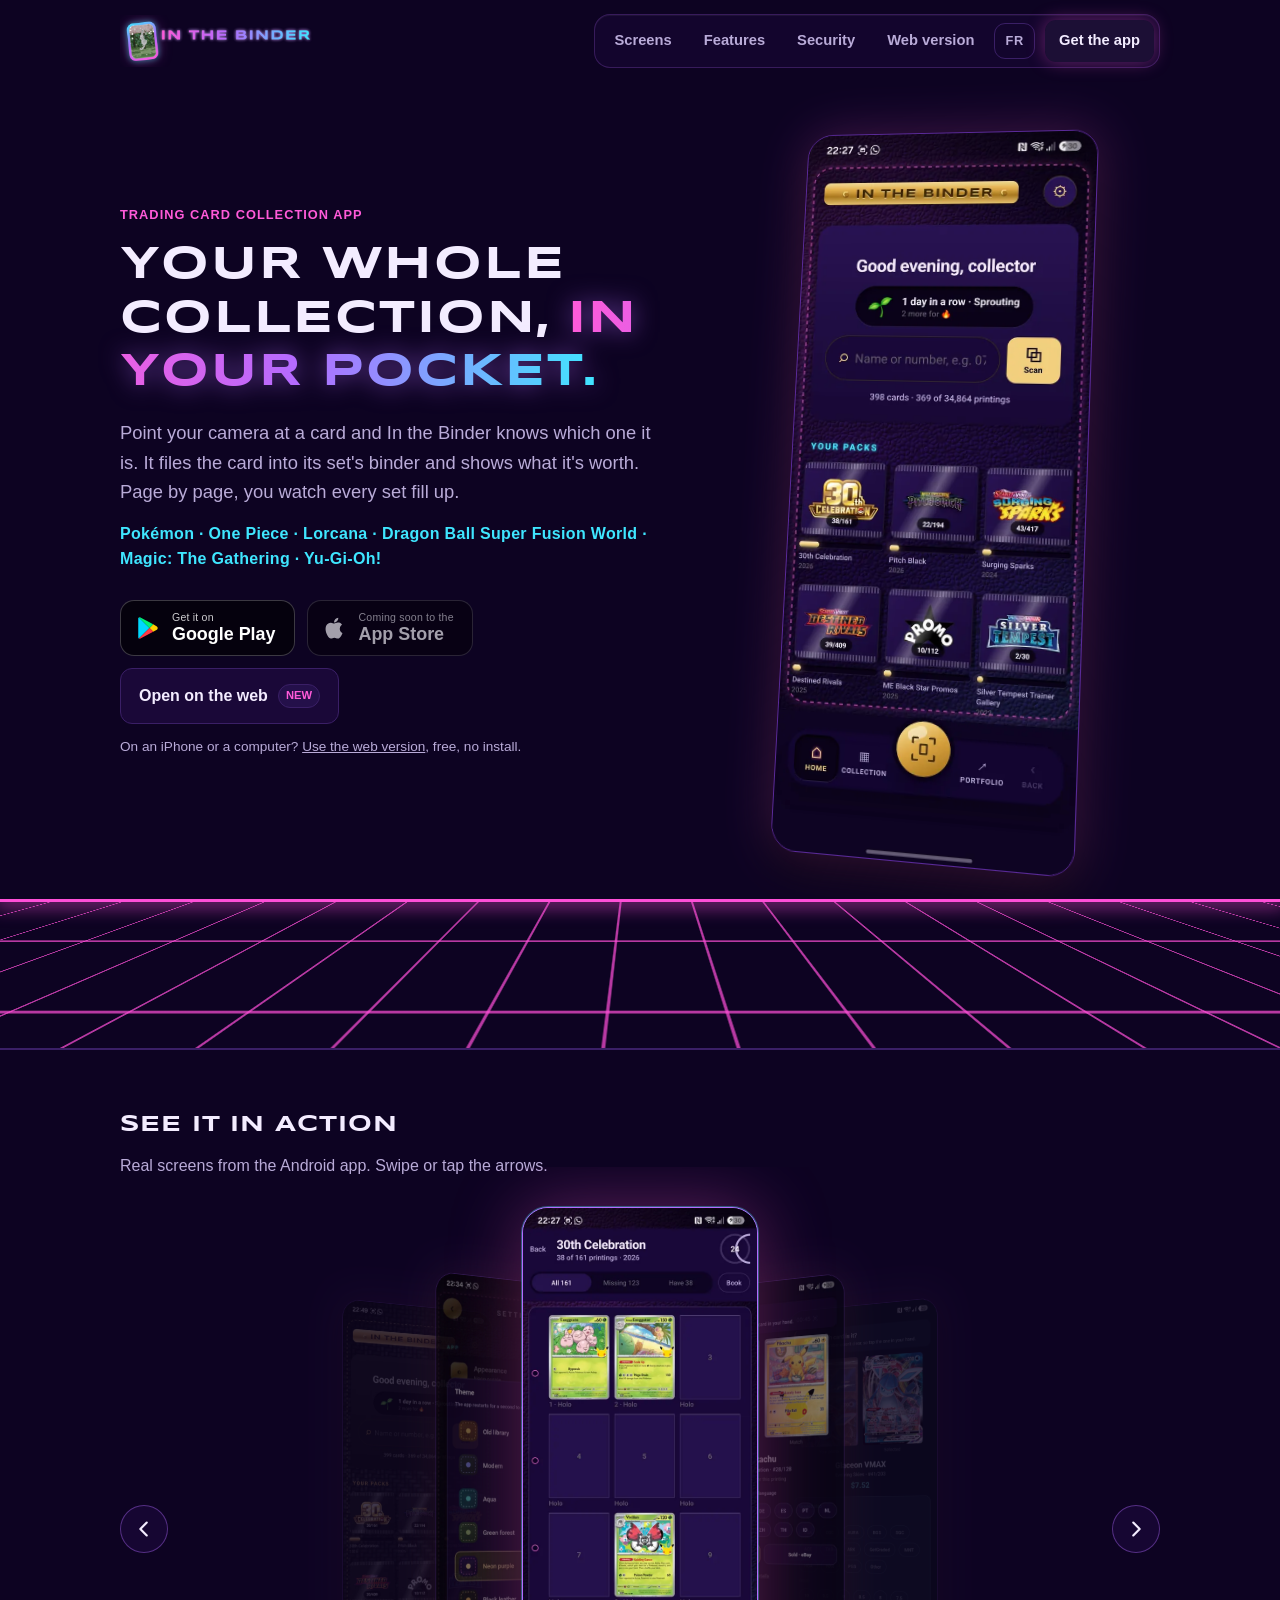
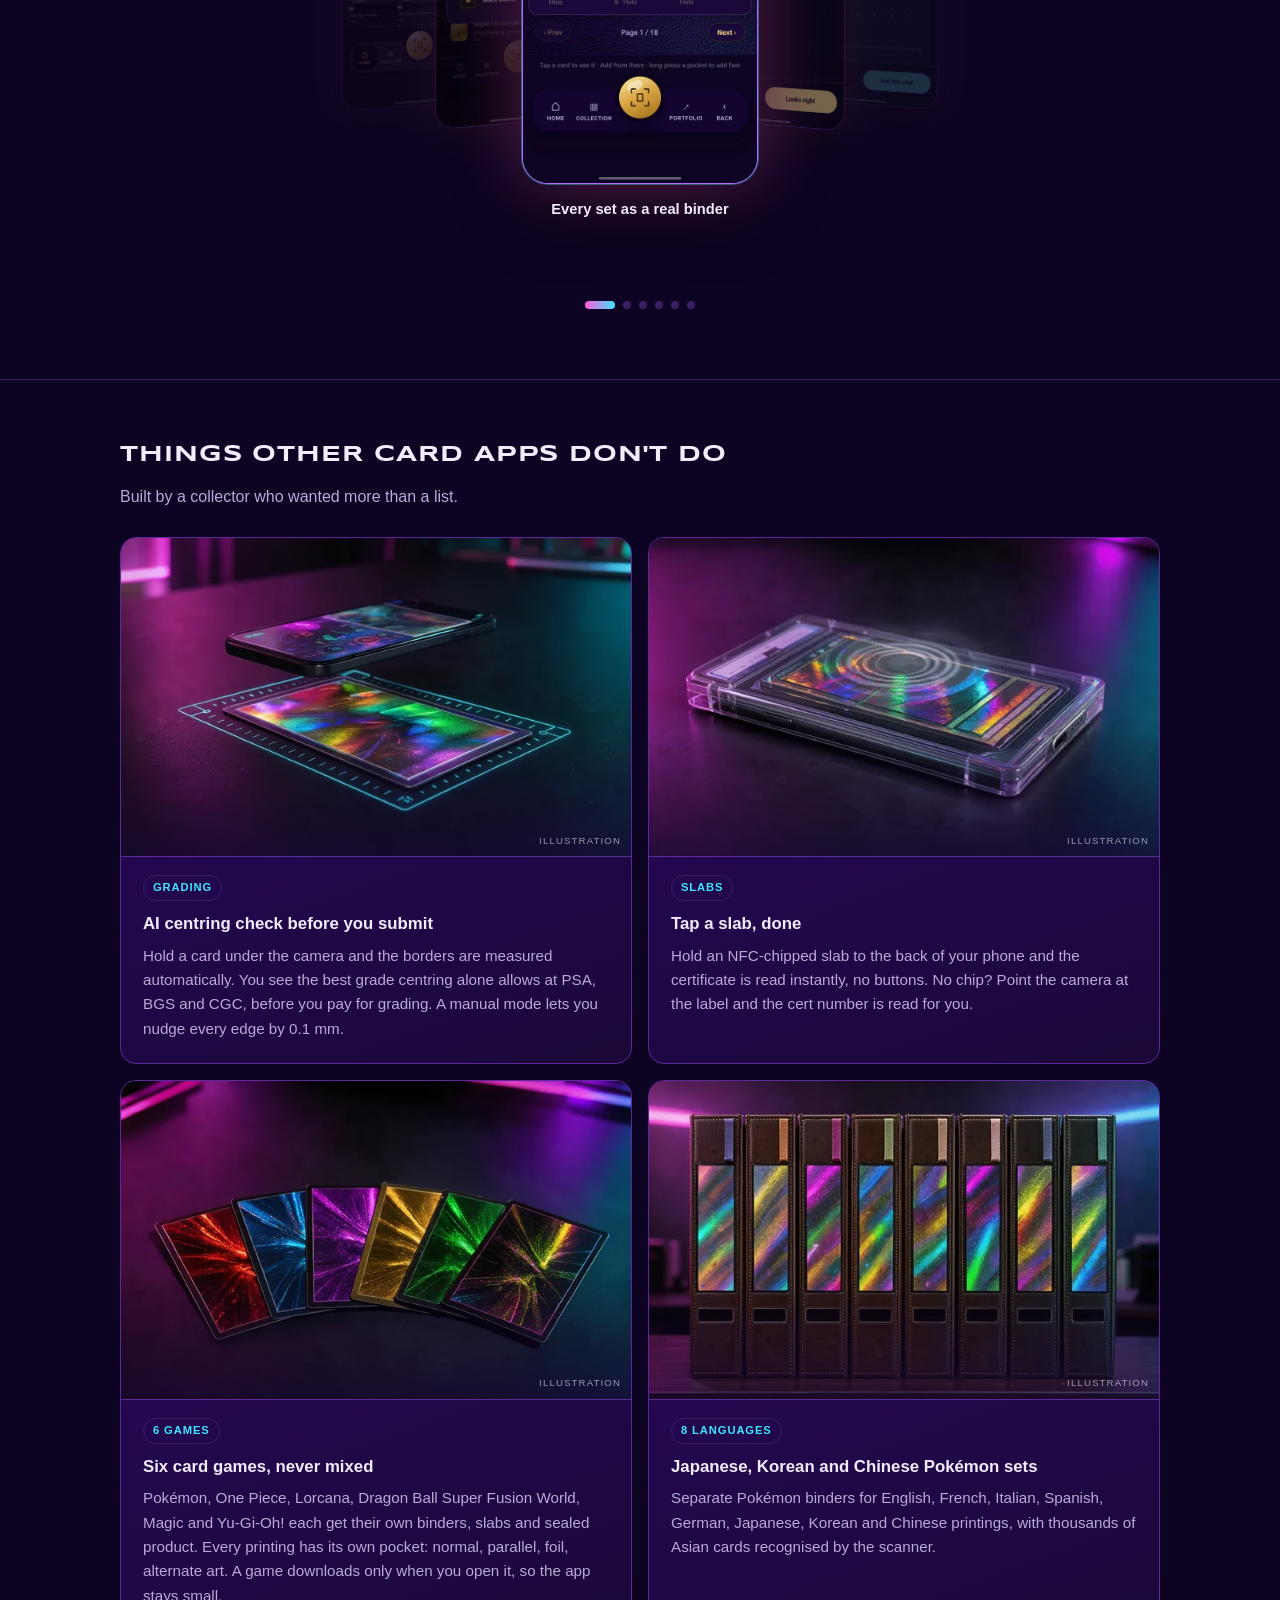
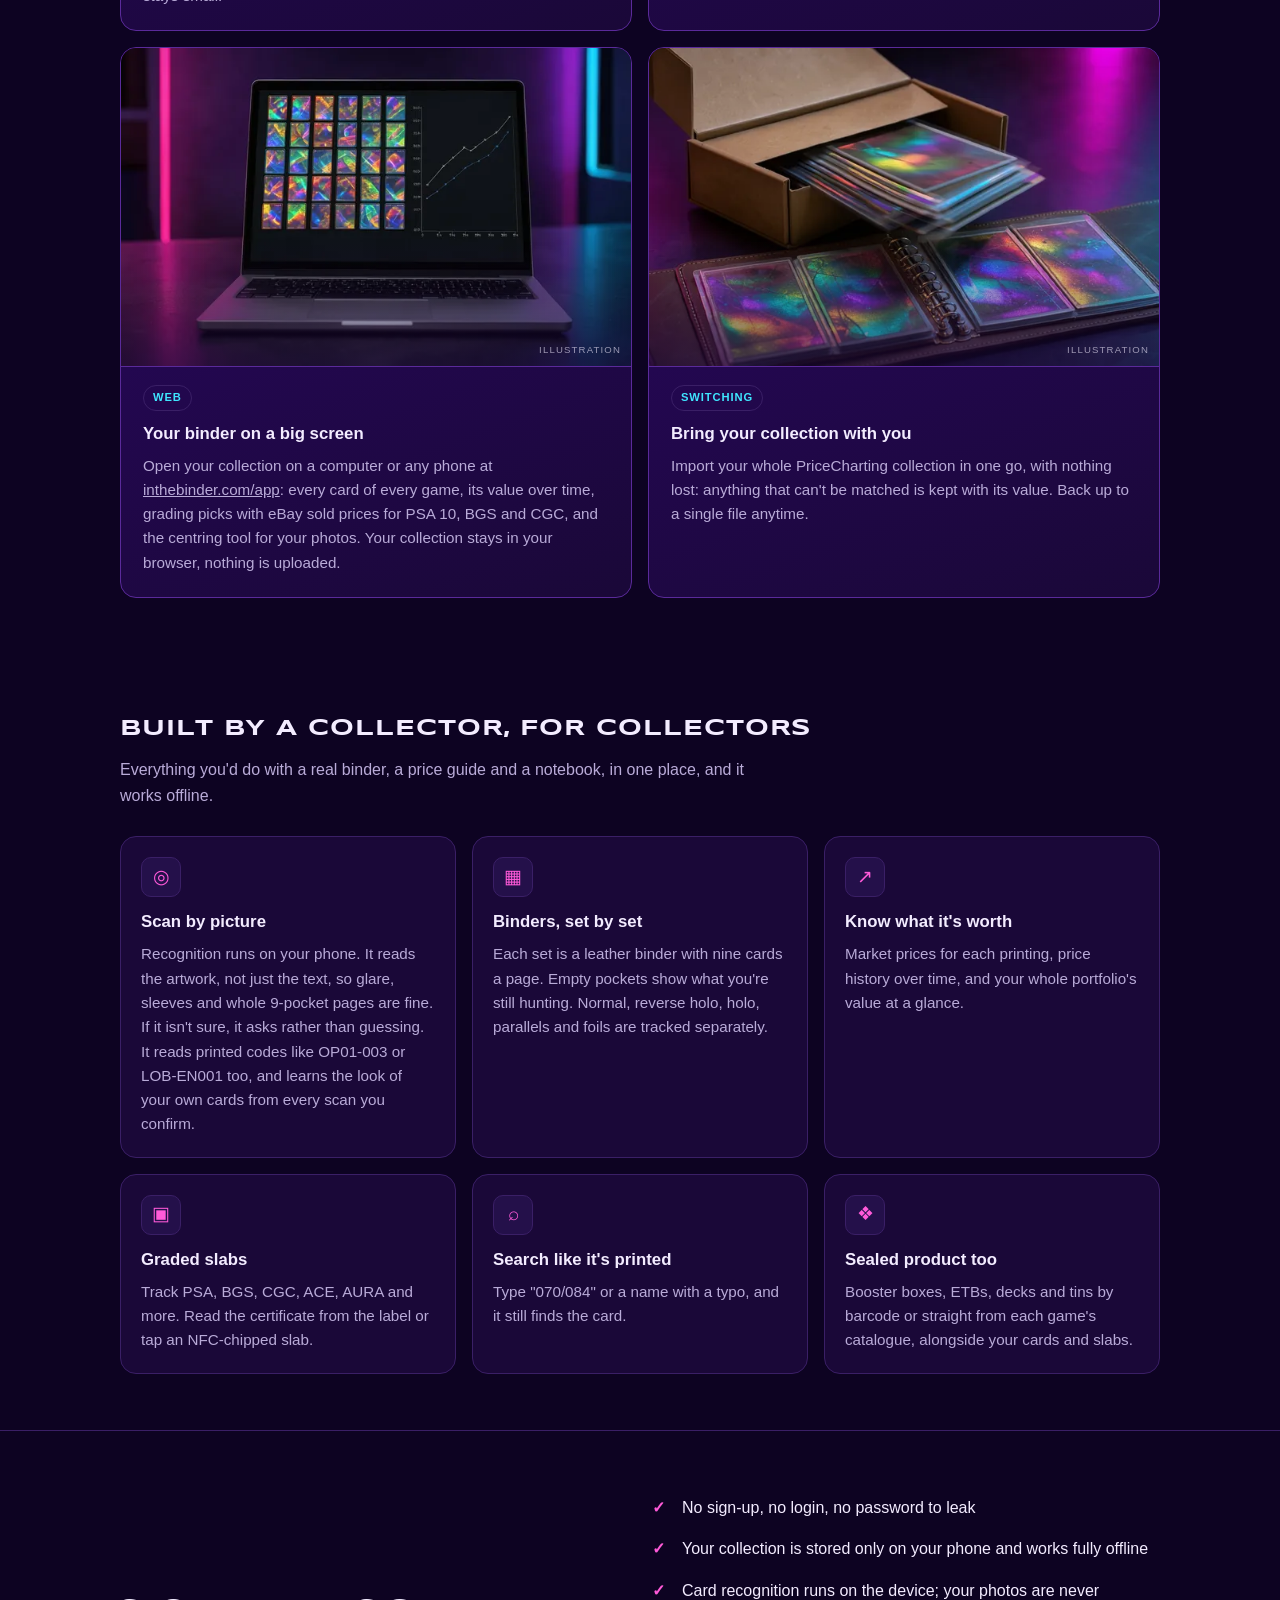
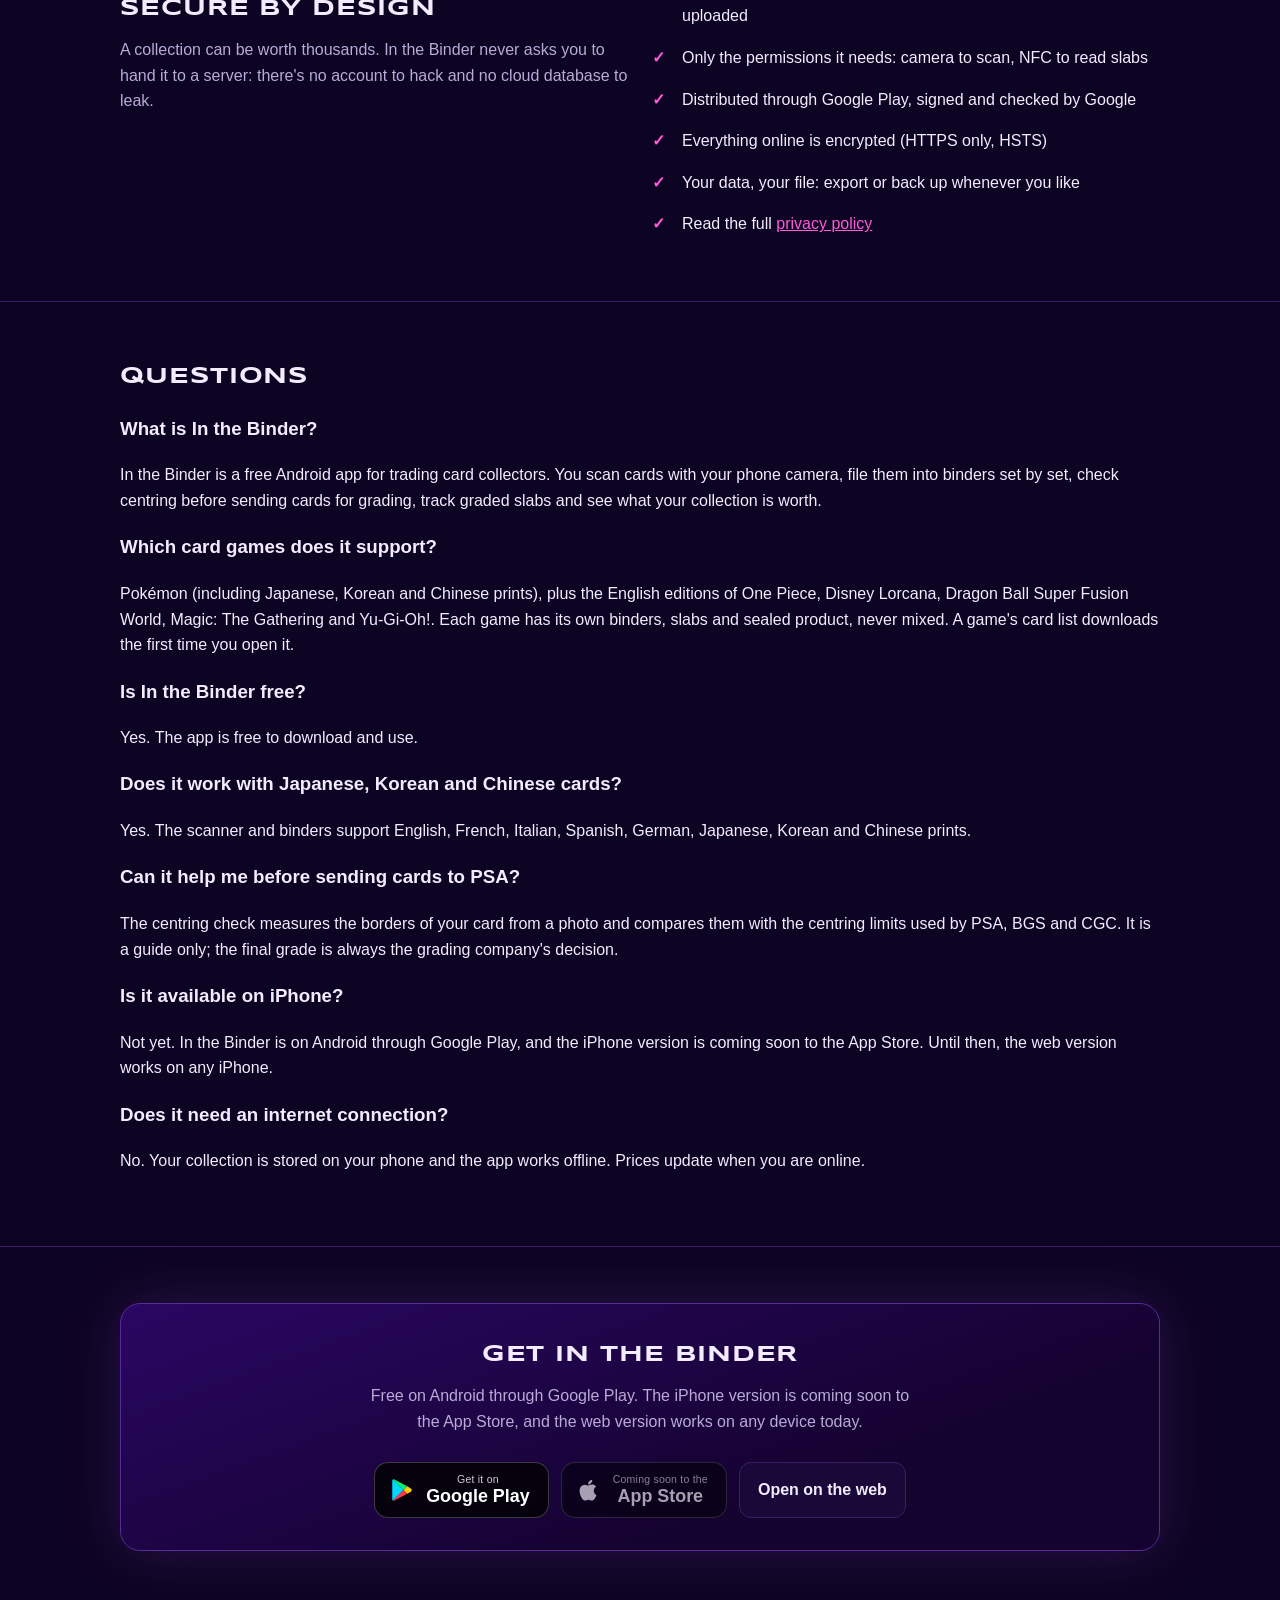
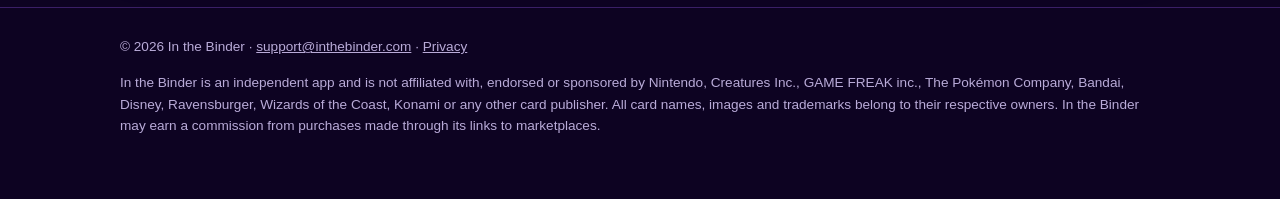
==== index.html @ f721a2a9 "Pictures for each 'things other apps don't do' feature; crisp new tab icon Co-Authored-By: Claude Op" ====
<!doctype html>
<html lang="en">
<head>
<meta charset="utf-8">
<meta name='impact-site-verification' value='985993dc-538a-496c-a4ff-d3935fa00ed9'>
<meta name="viewport" content="width=device-width, initial-scale=1">
<title>In the Binder app: card scanner and collection tracker for Pokémon, One Piece, Lorcana and more</title>
<link rel="alternate" hreflang="en" href="https://inthebinder.com/">
<link rel="alternate" hreflang="fr" href="https://inthebinder.com/fr/">
<link rel="alternate" hreflang="x-default" href="https://inthebinder.com/">
<meta name="description" content="In the Binder is a free trading card collection app for Android: Pokémon, One Piece, Disney Lorcana, Dragon Ball Super Fusion World, Magic: The Gathering and Yu-Gi-Oh!. Scan cards with your camera, including Japanese, Korean and Chinese Pokémon prints, file them into binders by set, check centring for PSA grading, track slabs and see what your collection is worth. Works offline.">
<meta property="og:title" content="In the Binder: your card collection, in your pocket">
<meta property="og:description" content="Scan cards, fill your binders set by set, and see what your collection is worth. Free on Android, App Store coming soon.">
<meta property="og:type" content="website">
<meta property="og:site_name" content="In the Binder">
<meta property="og:locale" content="en_GB">
<meta property="og:url" content="https://inthebinder.com/">
<meta property="og:image" content="https://inthebinder.com/og-image.png">
<meta property="og:image:width" content="1200">
<meta property="og:image:height" content="630">
<meta name="twitter:card" content="summary_large_image">
<meta name="theme-color" content="#14022f">
<link rel="canonical" href="https://inthebinder.com/">
<link rel="apple-touch-icon" href="/apple-touch-icon.png">
<script type="application/ld+json">
{"@context":"https://schema.org","@graph":[{"@type":"Organization","@id":"https://inthebinder.com/#org","name":"In the Binder","url":"https://inthebinder.com/","logo":"https://inthebinder.com/press/icon-512.png","email":"support@inthebinder.com"},{"@type":"WebSite","@id":"https://inthebinder.com/#site","name":"In the Binder","alternateName":["In the Binder app","InTheBinder"],"url":"https://inthebinder.com/","publisher":{"@id":"https://inthebinder.com/#org"},"inLanguage":"en-GB"},{"@type":"FAQPage","mainEntity":[{"@type":"Question","name":"What is In the Binder?","acceptedAnswer":{"@type":"Answer","text":"In the Binder is a free Android app for trading card collectors. You scan cards with your phone camera, file them into binders set by set, check centring before sending cards for grading, track graded slabs and see what your collection is worth."}},{"@type":"Question","name":"Which card games does it support?","acceptedAnswer":{"@type":"Answer","text":"Pokémon (including Japanese, Korean and Chinese prints), plus the English editions of One Piece, Disney Lorcana, Dragon Ball Super Fusion World, Magic: The Gathering and Yu-Gi-Oh!. Each game has its own binders, slabs and sealed product, never mixed. A game's card list downloads the first time you open it."}},{"@type":"Question","name":"Is In the Binder free?","acceptedAnswer":{"@type":"Answer","text":"Yes. The app is free to download and use."}},{"@type":"Question","name":"Does it work with Japanese, Korean and Chinese cards?","acceptedAnswer":{"@type":"Answer","text":"Yes. The scanner and binders support English, French, Italian, Spanish, German, Japanese, Korean and Chinese prints."}},{"@type":"Question","name":"Can it help me before sending cards to PSA?","acceptedAnswer":{"@type":"Answer","text":"The centring check measures the borders of your card from a photo and compares them with the centring limits used by PSA, BGS and CGC. It is a guide only; the final grade is always the grading company's decision."}},{"@type":"Question","name":"Is it available on iPhone?","acceptedAnswer":{"@type":"Answer","text":"Not yet. In the Binder is on Android through Google Play, and the iPhone version is coming soon to the App Store. Until then, the web version works on any iPhone."}},{"@type":"Question","name":"Does it need an internet connection?","acceptedAnswer":{"@type":"Answer","text":"No. Your collection is stored on your phone and the app works offline. Prices update when you are online."}}]},{"@type":"SoftwareApplication","publisher":{"@id":"https://inthebinder.com/#org"},"name":"In the Binder","operatingSystem":"Android","applicationCategory":"UtilitiesApplication","description":"Scan trading cards with your camera (Pokémon, One Piece, Disney Lorcana, Dragon Ball Super Fusion World, Magic: The Gathering and Yu-Gi-Oh!), file them into binders by set, track graded slabs and see what your collection is worth. Works offline.","featureList":["Camera card scanner","Pokémon, One Piece, Disney Lorcana, Dragon Ball Super Fusion World, Magic: The Gathering and Yu-Gi-Oh!","English, French, Italian, Spanish, German, Japanese, Korean and Chinese cards","Binders by set with missing-card tracking","Centring check for PSA, BGS and CGC grading","Graded slab and NFC tag reading","Collection value and price tracking","PriceCharting import and CSV backup"],"keywords":"pokemon card scanner, one piece card scanner, lorcana collection tracker, mtg collection app, yugioh card scanner, TCG collection tracker, PSA grading centering, card binder app, Japanese pokemon cards","inLanguage":"en-GB","offers":{"@type":"Offer","price":"0","priceCurrency":"GBP"},"url":"https://inthebinder.com/","author":{"@id":"https://inthebinder.com/#org"}}]}
</script>
<link rel="icon" type="image/svg+xml" href="/favicon.svg">
<link rel="icon" type="image/png" href="/favicon.png">
<style>
  :root {
    --bg:#0d0322; --panel:#1a0838; --panel2:#24104a; --line:#3a1f66;
    --text:#f3ecff; --dim:#b9abd8; --gold:#ff5ad9; --gold2:#3fe6ff;
    --leather:#3a2417; --leather2:#24160e;
  }
  @font-face{font-family:"Syncopate";font-weight:700;font-display:swap;src:url(/fonts/Syncopate-Bold.woff2) format("woff2")}
  @font-face{font-family:"Syncopate";font-weight:400;font-display:swap;src:url(/fonts/Syncopate-Regular.woff2) format("woff2")}
  h1, h2 { font-family:"Syncopate", "Segoe UI", sans-serif; font-weight:700; text-transform:uppercase; letter-spacing:.04em; }
  * { box-sizing:border-box; }
  html, body { margin:0; background:var(--bg); color:var(--text);
    font:16px/1.6 -apple-system, "Segoe UI", Roboto, Helvetica, Arial, sans-serif; }
  a { color:var(--gold); }
  .wrap { max-width:1080px; margin:0 auto; padding:0 20px; }
  .games { color:var(--gold2); font-weight:700; letter-spacing:.02em; margin:-4px 0 18px; }

  header { display:flex; align-items:center; justify-content:space-between; padding:20px 0; }
  .brand { display:flex; align-items:center; gap:10px; font-weight:800; font-size:1.25rem; letter-spacing:-0.02em; text-decoration:none; color:var(--text); }
  .mark { width:34px; height:34px; border-radius:9px; background:var(--panel); border:1px solid var(--line); display:grid; place-items:center; }

  .hero { display:grid; grid-template-columns:1.1fr .9fr; gap:40px; align-items:center; padding:40px 0 64px; }
  .eyebrow { color:var(--gold); font-weight:700; letter-spacing:.08em; text-transform:uppercase; font-size:.8rem; }
  h1 { font-size:clamp(1.7rem, 4.2vw, 2.9rem); line-height:1.15; margin:.3em 0 .4em; }
  h1 .holo { filter:drop-shadow(0 0 12px rgba(180,107,255,.55)); background:linear-gradient(90deg,#ff5ad9,#b46bff 45%,#3fe6ff); -webkit-background-clip:text; background-clip:text; color:transparent; }
  .lead { color:var(--dim); font-size:1.15rem; max-width:34em; }
  .cta { display:flex; flex-wrap:wrap; gap:12px; margin-top:28px; }
  .btn { display:inline-flex; align-items:center; gap:10px; padding:12px 18px; border-radius:12px; font-weight:700; text-decoration:none; border:1px solid var(--line); background:var(--panel); color:var(--text); }
  .btn.primary { background:linear-gradient(90deg,#ff5ad9,#b46bff 45%,#3fe6ff); color:#10031f; border-color:transparent; box-shadow:0 0 24px rgba(255,90,217,.35); }
  .btn small { display:block; font-weight:500; font-size:.72rem; opacity:.75; line-height:1.1; }
  .btn .soon { font-size:.7rem; font-weight:800; padding:2px 7px; border-radius:99px; background:var(--panel2); color:var(--gold); border:1px solid var(--line); }
  .note { color:var(--dim); font-size:.85rem; margin-top:12px; }

  /* Phone mock: a binder page of abstract holo cards (no real card art) */
  .phone { justify-self:center; width:min(300px, 80vw); aspect-ratio:9/18.5; border-radius:38px; padding:12px; background:#1a1a1c; border:1px solid #333; box-shadow:0 30px 80px rgba(0,0,0,.6), inset 0 0 0 2px #0f0f10; }
  .screen { height:100%; border-radius:28px; overflow:hidden; background:var(--bg); display:flex; flex-direction:column; }
  .bar { padding:14px 14px 8px; display:flex; justify-content:space-between; align-items:center; font-size:.8rem; }
  .bar b { font-size:.95rem; }
  .book { margin:6px 10px; flex:1; display:flex; border-radius:12px; padding:7px 9px 7px 4px; background:linear-gradient(135deg,#3a2417,#24160e); border:1px solid #4a3020; box-shadow:inset 0 0 0 1px rgba(217,164,65,.35), 0 8px 20px rgba(0,0,0,.5); border-right:5px solid #c99a36; }
  .pager { display:flex; justify-content:space-between; padding:6px 22px 2px; color:var(--dim); font-size:.68rem; }
  .pager span:first-child, .pager span:last-child { color:var(--gold); font-weight:700; }
  .page { flex:1; border-radius:14px; background:var(--panel); border:1px solid var(--line); display:grid; grid-template-columns:repeat(3, minmax(0, 1fr)); align-content:center; gap:7px; padding:10px 10px 10px 18px; position:relative; }
  .card { min-width:0; }
  .page::before { content:""; position:absolute; left:6px; top:18%; bottom:18%; width:5px; background:radial-gradient(circle, var(--gold) 2.5px, transparent 3px) 0 0/5px 33%; opacity:.7; }
  .card { aspect-ratio:63/88; border-radius:5px; background:var(--panel2); border:1px solid var(--line); }
  .card.own { background:linear-gradient(135deg, #3b2a55, #1f4b6b 45%, #6b5a1f 80%); position:relative; overflow:hidden; border-color:#4a4a50; }
  .card.own::after { content:""; position:absolute; inset:0; background:linear-gradient(115deg, transparent 30%, rgba(255,255,255,.35) 45%, transparent 60%); animation:shine 3.5s ease-in-out infinite; }
  .card.own:nth-child(3n)::after { animation-delay:1.2s; }
  .card.own:nth-child(4n)::after { animation-delay:2.1s; }
  @keyframes shine { 0%,100% { transform:translateX(-120%); } 50% { transform:translateX(120%); } }
  @media (prefers-reduced-motion: reduce) { .card.own::after { animation:none; } }
  .navbar { display:flex; justify-content:space-around; padding:10px 0 14px; color:var(--dim); font-size:.7rem; }
  .navbar .scan { width:38px; height:38px; margin-top:-16px; border-radius:50%; background:linear-gradient(90deg,#ff5ad9,#b46bff 45%,#3fe6ff); color:#111; display:grid; place-items:center; font-weight:900; font-size:1.2rem; }

  section { padding:56px 0; border-top:1px solid var(--line); }
  #features { border-top:0; }
  h2 { font-size:clamp(1.1rem, 2.2vw, 1.45rem); margin:0 0 10px; }
  .sub { color:var(--dim); max-width:40em; margin:0 0 28px; }
  .grid { display:grid; grid-template-columns:repeat(3, 1fr); gap:16px; }
  .feat { background:var(--panel); border:1px solid var(--line); border-radius:16px; padding:20px; }
  .feat .ico { width:40px; height:40px; border-radius:10px; display:grid; place-items:center; background:var(--panel2); border:1px solid var(--line); color:var(--gold); font-size:1.2rem; margin-bottom:12px; }
  .feat h3 { margin:0 0 6px; font-size:1.05rem; }
  .feat p { margin:0; color:var(--dim); font-size:.95rem; }

  .privacy { display:grid; grid-template-columns:1fr 1fr; gap:24px; align-items:center; }
  .check { list-style:none; padding:0; margin:0; }
  .check li { padding:8px 0 8px 30px; position:relative; }
  .check li::before { content:"✓"; position:absolute; left:0; color:var(--gold); font-weight:900; }

  .beta { background:linear-gradient(160deg,#2a0763,#14022f 70%); border:1px solid #5a2a9a; box-shadow:0 0 60px rgba(180,107,255,.18); border-radius:20px; padding:32px; text-align:center; }
  .beta p { color:var(--dim); max-width:34em; margin:8px auto 20px; }

  .floor { height:150px; margin-top:-20px; position:relative; overflow:hidden; border-bottom:1px solid var(--line); }
  .floor::before { content:""; position:absolute; left:0; right:0; top:0; height:3px; background:#ff4fd8; box-shadow:0 0 18px 5px rgba(255,79,216,.55); }
  .floor::after { content:""; position:absolute; left:-50%; right:-50%; top:0; height:400px; transform-origin:50% 0; transform:perspective(300px) rotateX(62deg);
    background-image:linear-gradient(rgba(255,79,216,.7) 2px,transparent 2px),linear-gradient(90deg,rgba(255,79,216,.7) 2px,transparent 2px); background-size:70px 70px; }
  footer { border-top:1px solid var(--line); padding:28px 0 48px; color:var(--dim); font-size:.85rem; }
  footer .row { display:flex; flex-wrap:wrap; gap:18px; justify-content:space-between; }
  footer a { color:var(--dim); }

  .shot { width:100%; height:auto; max-width:300px; aspect-ratio:540/1320; border-radius:26px; border:1px solid #5a2a9a; box-shadow:0 0 50px rgba(255,90,217,.22),0 20px 40px rgba(0,0,0,.6); display:block; object-fit:cover; background:var(--panel); }
  .hero .shot { margin:0 auto; transform:rotate(2deg); }
  .gallery { display:flex; gap:18px; overflow-x:auto; scroll-snap-type:x mandatory; padding:6px 2px 18px; }
  .gallery figure { margin:0; flex:0 0 220px; scroll-snap-align:start; }
  .gallery figcaption { color:var(--dim); font-size:.85rem; margin-top:10px; text-align:center; }
  .excl { display:grid; grid-template-columns:repeat(2,minmax(0,1fr)); gap:16px; }
  .excl .feat { border-color:#5a2a9a; background:linear-gradient(160deg,#2a0763,#1a0838); }
  .tag { display:inline-block; font-size:.7rem; font-weight:800; letter-spacing:.08em; padding:3px 9px; border-radius:99px; border:1px solid var(--line); color:var(--gold2); margin-bottom:10px; }
  @media (max-width: 820px) {
    .excl { grid-template-columns:1fr; }
    .hero { grid-template-columns:1fr; padding-top:16px; }
    .grid { grid-template-columns:1fr; }
    .privacy { grid-template-columns:1fr; }
  }

  /* ---------- Top menu: a glass pill with a holo underline that follows the section you're on ---------- */
  header { position:sticky; top:0; z-index:40; margin:0 -20px; padding:14px 20px; transition:background .3s, backdrop-filter .3s; }
  header.scrolled { background:rgba(13,3,34,.72); backdrop-filter:blur(14px) saturate(1.3); -webkit-backdrop-filter:blur(14px) saturate(1.3); }
  .brand img { height:52px; width:auto; }
  .topnav { display:flex; align-items:center; gap:4px; padding:5px; border-radius:16px; background:rgba(26,8,56,.55); border:1px solid rgba(180,107,255,.22); box-shadow:inset 0 1px 0 rgba(255,255,255,.05); }
  .topnav a { position:relative; color:var(--dim); text-decoration:none; font-size:.92rem; font-weight:600; padding:9px 14px; border-radius:11px; transition:color .2s, background .2s; }
  .topnav a::after { content:""; position:absolute; left:14px; right:14px; bottom:4px; height:2px; border-radius:2px; background:linear-gradient(90deg,#ff5ad9,#b46bff,#3fe6ff); transform:scaleX(0); transform-origin:left; transition:transform .35s cubic-bezier(.22,1,.36,1); }
  .topnav a:hover, .topnav a.on { color:var(--text); background:rgba(255,255,255,.04); }
  .topnav a:hover::after, .topnav a.on::after { transform:scaleX(1); }
  .topnav .lang-switch { font-size:.8rem; letter-spacing:.06em; color:var(--dim); border:1px solid var(--line); padding:7px 10px; margin:0 2px; }
  .topnav .lang-switch::after { display:none; }
  .topnav .nav-get { color:#10031f; background:linear-gradient(90deg,#ff5ad9,#b46bff 45%,#3fe6ff); background-size:200% 100%; animation:holoShift 6s linear infinite; margin-left:4px; box-shadow:0 0 18px rgba(255,90,217,.35); }
  .topnav .nav-get::after { display:none; }
  .topnav .nav-get:hover { color:#10031f; background:linear-gradient(90deg,#ff5ad9,#b46bff 45%,#3fe6ff); background-size:200% 100%; filter:brightness(1.1); }
  @keyframes holoShift { to { background-position:200% 0; } }

  /* ---------- Store buttons ---------- */
  .store { display:inline-flex; align-items:center; gap:11px; min-height:56px; padding:9px 18px 9px 14px; border-radius:14px; text-decoration:none; color:#fff; background:#05010d; border:1px solid rgba(255,255,255,.22); font-weight:700; font-size:1.12rem; line-height:1.05; transition:transform .2s, box-shadow .2s, border-color .2s; }
  .store small { display:block; font-size:.66rem; font-weight:500; letter-spacing:.02em; opacity:.8; margin-bottom:2px; }
  .store svg { width:26px; height:26px; flex:none; }
  a.store:hover { transform:translateY(-2px); border-color:rgba(63,230,255,.7); box-shadow:0 10px 28px rgba(63,230,255,.18); }
  .store-soon { opacity:.62; cursor:default; position:relative; }
  .store-soon .ico-ap { color:#fff; }
  .cta.center { justify-content:center; }
  .cta .btn { min-height:56px; }

  /* ---------- Hero phone: floats, tilts with the pointer, holo light sweeps the glass ---------- */
  .hero-phone { position:relative; justify-self:center; width:min(300px,78vw); perspective:900px; animation:float 6s ease-in-out infinite; }
  .hero-phone .shot { transform:rotateY(var(--ry,-8deg)) rotateX(var(--rx,4deg)) rotate(2deg); transition:transform .5s cubic-bezier(.22,1,.36,1); max-width:none; }
  .hero-phone .sheen { position:absolute; inset:0; border-radius:26px; overflow:hidden; pointer-events:none; transform:rotateY(var(--ry,-8deg)) rotateX(var(--rx,4deg)) rotate(2deg); transition:transform .5s cubic-bezier(.22,1,.36,1); }
  .hero-phone .sheen::before { content:""; position:absolute; top:-20%; bottom:-20%; width:45%; left:-60%; background:linear-gradient(100deg,transparent,rgba(255,255,255,.16) 40%,rgba(63,230,255,.18) 50%,rgba(255,90,217,.12) 60%,transparent); animation:sweep 5.5s ease-in-out infinite 1.2s; }
  @keyframes float { 0%,100% { transform:translateY(0); } 50% { transform:translateY(-12px); } }
  @keyframes sweep { 0% { left:-60%; } 45%,100% { left:130%; } }

  /* ---------- Screens: a 3D card-flow that turns by itself ---------- */
  html, body { overflow-x:clip; }
  .flow { --fw:clamp(190px, 22vw, 236px); position:relative; overflow:hidden; overflow:clip; overflow-clip-margin:40px; height:calc(var(--fw) * 2.444 + 140px); margin-top:8px; touch-action:pan-y; user-select:none; -webkit-user-select:none; }
  .flow-stage { position:absolute; inset:0 0 70px; perspective:1400px; }
  .flow-item { position:absolute; left:50%; top:0; width:var(--fw); margin:0 0 0 calc(var(--fw) / -2); transition:transform .8s cubic-bezier(.22,1,.36,1), opacity .6s, filter .6s; will-change:transform; cursor:pointer; }
  .flow-item .shot { max-width:none; transition:box-shadow .6s, border-color .6s; }
  .flow-item figcaption { color:var(--text); font-weight:700; font-size:.92rem; margin-top:14px; text-align:center; opacity:0; transform:translateY(6px); transition:opacity .5s .15s, transform .5s .15s; }
  .flow-item.is-on { cursor:default; }
  .flow-item.is-on .shot { border-color:#b46bff; box-shadow:0 0 0 1px rgba(63,230,255,.35), 0 0 70px rgba(255,90,217,.35), 0 30px 60px rgba(0,0,0,.7); }
  .flow-item.is-on figcaption { opacity:1; transform:none; }
  .flow-arrow { position:absolute; top:calc(50% - 60px); z-index:30; width:48px; height:48px; border-radius:50%; display:grid; place-items:center; cursor:pointer; color:var(--text); background:rgba(26,8,56,.75); border:1px solid rgba(180,107,255,.4); backdrop-filter:blur(8px); transition:transform .2s, border-color .2s; }
  .flow-arrow:hover { transform:scale(1.08); border-color:#3fe6ff; }
  .flow-arrow svg { width:22px; height:22px; fill:none; stroke:currentColor; stroke-width:2.4; stroke-linecap:round; stroke-linejoin:round; }
  .flow-arrow.prev { left:0; } .flow-arrow.next { right:0; }
  .flow-dots { position:absolute; left:0; right:0; bottom:14px; display:flex; justify-content:center; gap:8px; }
  .flow-dots i { width:8px; height:8px; border-radius:99px; background:var(--line); transition:width .4s, background .4s; }
  .flow-dots i.on { width:30px; background:linear-gradient(90deg,#ff5ad9,#3fe6ff); }
  .flow-dots i.on::after { content:none; }

  /* ---------- Neon floor now glides towards you ---------- */
  .floor::after { animation:floorRun 3.2s linear infinite; }
  @keyframes floorRun { to { background-position:0 70px, 0 0; } }

  /* ---------- Phone dock (mobile menu), shaped like the app's own tab bar ---------- */
  .dock { display:none; }
  @media (max-width: 820px) {
    header { padding:10px 16px; margin:0 -20px; }
    .brand img { height:44px; }
    .topnav { background:none; border:0; box-shadow:none; padding:0; }
    .topnav a:not(.lang-switch) { display:none; }
    .hero { gap:28px; }
    .hero-phone { width:min(270px,72vw); }
    .cta { gap:10px; }
    .cta > * { flex:1 1 100%; justify-content:center; }
    .store { justify-content:center; }
    .flow-arrow { display:none; }
    .flow { --fw:min(56vw, 236px); }
    .dock { display:flex; position:fixed; z-index:50; left:12px; right:12px; bottom:max(12px, env(safe-area-inset-bottom)); align-items:flex-end; justify-content:space-around; padding:8px 6px 7px; border-radius:22px; background:rgba(20,6,44,.82); border:1px solid rgba(180,107,255,.3); backdrop-filter:blur(16px) saturate(1.4); -webkit-backdrop-filter:blur(16px) saturate(1.4); box-shadow:0 14px 40px rgba(0,0,0,.55); transform:translateY(140%); transition:transform .45s cubic-bezier(.22,1,.36,1); }
    .dock.show { transform:none; }
    .dock a { flex:1; display:flex; flex-direction:column; align-items:center; gap:3px; color:var(--dim); text-decoration:none; font-size:.66rem; font-weight:600; padding:4px 0; border-radius:12px; }
    .dock a svg { width:22px; height:22px; fill:none; stroke:currentColor; stroke-width:1.8; stroke-linecap:round; stroke-linejoin:round; }
    .dock a.on { color:var(--text); }
    .dock a.on svg { stroke:#3fe6ff; filter:drop-shadow(0 0 6px rgba(63,230,255,.6)); }
    .dock .dock-get { flex:0 0 58px; height:58px; margin-top:-26px; border-radius:50%; justify-content:center; color:#10031f; background:linear-gradient(135deg,#ff5ad9,#b46bff 50%,#3fe6ff); box-shadow:0 0 0 5px rgba(13,3,34,.9), 0 8px 26px rgba(255,90,217,.5); }
    .dock .dock-get svg { width:26px; height:26px; stroke-width:2.2; }
    footer { padding-bottom:120px; }
  }
  @media (prefers-reduced-motion: reduce) {
    .hero-phone, .hero-phone .sheen::before, .floor::after, .topnav .nav-get { animation:none; }
    .flow-item, .dock { transition:none; }
  }

  /* feature pictures in "Things other card apps don't do" */
  .excl .feat.has-pic { padding:0 0 22px; overflow:hidden; }
  .excl .feat.has-pic > :not(.feat-pic) { margin-left:22px; margin-right:22px; }
  .feat-pic { position:relative; margin:0 0 16px; aspect-ratio:16/10; overflow:hidden; border-bottom:1px solid #5a2a9a; background:#120430; }
  .feat-pic img { display:block; width:100%; height:100%; object-fit:cover; transition:transform .9s cubic-bezier(.22,1,.36,1); }
  .feat.has-pic:hover .feat-pic img { transform:scale(1.05); }
  .feat-pic::after { content:""; position:absolute; inset:0; background:linear-gradient(to bottom, transparent 60%, rgba(26,8,56,.65)); pointer-events:none; }
  .pic-tag { position:absolute; z-index:1; right:10px; bottom:8px; font-size:.6rem; letter-spacing:.12em; text-transform:uppercase; color:rgba(243,236,255,.6); }
</style>
<script>(function(){try{var K='h7k_lang',p=location.pathname,onFr=/^\/fr(\/|$)/.test(p),s=null;try{s=localStorage.getItem(K)}catch(e){}document.addEventListener('click',function(e){var a=e.target.closest&&e.target.closest('[data-lang]');if(a){try{localStorage.setItem(K,a.getAttribute('data-lang'))}catch(e){}}});if(onFr||s)return;var L=(navigator.languages||[navigator.language||'']).join(',').toLowerCase();if(/(^|,)fr(-[a-z]+)?(,|$)/.test(L)){location.replace((p==='/'?'/fr/':'/fr'+p)+location.search+location.hash)}}catch(e){}})();</script>
</head>
<body>
<div class="wrap">
  <header>
    <a class="brand" href="/"><img src="/logo.png" alt="In the Binder" height="64" style="display:block"></a>
    <nav class="topnav" aria-label="Main">
      <a href="#screens">Screens</a>
      <a href="#features">Features</a>
      <a href="#security">Security</a>
      <a href="/app/">Web version</a><a href="/fr/" class="lang-switch" data-lang="fr" aria-label="Version française">FR</a>
      <a class="nav-get" href="#get">Get the app</a>
    </nav>
  </header>

  <div class="hero">
    <div>
      <div class="eyebrow">Trading card collection app</div>
      <h1>Your whole collection, <span class="holo">in your pocket.</span></h1>
      <p class="lead">Point your camera at a card and In the Binder knows which one it is. It files the card into its set's binder and shows what it's worth. Page by page, you watch every set fill up.</p>
      <p class="games">Pokémon · One Piece · Lorcana · Dragon Ball Super Fusion World · Magic: The Gathering · Yu-Gi-Oh!</p>
      <div class="cta">
        <a class="store" href="https://play.google.com/store/apps/details?id=com.inthebinder.app" rel="noopener"><svg class="ico-gp" viewBox="0 0 24 24" aria-hidden="true"><path fill="#00d7fe" d="M3.6 2.2 13.4 12l-9.8 9.8c-.4-.2-.6-.6-.6-1.1V3.3c0-.5.2-.9.6-1.1z"/><path fill="#ffce00" d="m16.8 8.6 3.4 1.9c1 .6 1 2.4 0 3l-3.4 1.9L13.4 12z"/><path fill="#ff3a44" d="M16.8 15.4 13.4 12l-9.8 9.8c.4.2.9.2 1.4-.1z"/><path fill="#00f076" d="M5 2.3c-.5-.3-1-.3-1.4-.1L13.4 12l3.4-3.4z"/></svg><span><small>Get it on</small>Google Play</span></a>
        <span class="store store-soon" aria-disabled="true"><svg class="ico-ap" viewBox="0 0 24 24" aria-hidden="true"><path fill="currentColor" d="M16.4 12.6c0-2.4 2-3.6 2.1-3.7-1.1-1.7-2.9-1.9-3.5-1.9-1.5-.2-2.9.9-3.7.9-.8 0-1.9-.9-3.2-.8-1.6 0-3.1 1-4 2.4-1.7 3-.4 7.4 1.2 9.8.8 1.2 1.8 2.5 3 2.4 1.2 0 1.7-.8 3.1-.8 1.5 0 1.9.8 3.2.8 1.3 0 2.2-1.2 3-2.4.9-1.4 1.3-2.7 1.3-2.8-.1 0-2.5-1-2.5-3.9zM14 5.5c.7-.8 1.1-1.9 1-3-1 0-2.1.7-2.8 1.5-.6.7-1.2 1.8-1 2.9 1 .1 2.1-.6 2.8-1.4z"/></svg><span><small>Coming soon to the</small>App Store</span></span>
        <a class="btn" href="/app/">Open on the web <span class="soon">NEW</span></a>
      </div>
      <p class="note">On an iPhone or a computer? <a href="/app/" style="color:inherit;text-decoration:underline">Use the web version</a>, free, no install.</p>
    </div>

    <div class="hero-phone" id="heroPhone"><img class="shot" src="/shots/home.webp" width="540" height="1320" alt="In the Binder home screen showing the collector's sets with progress" fetchpriority="high"><i class="sheen" aria-hidden="true"></i></div>
  </div>
</div>
<div class="floor" aria-hidden="true"></div>

<section id="screens">
  <div class="wrap">
    <h2>See it in action</h2>
    <p class="sub">Real screens from the Android app. Swipe or tap the arrows.</p>
    <div class="flow" id="flow" aria-roledescription="carousel" aria-label="App screens">
     <div class="flow-stage">
      <figure class="flow-item"><img class="shot" src="/shots/binder.webp" width="540" height="1320" loading="lazy" alt="A set shown as binder pages, nine pockets a page"><figcaption>Every set as a real binder</figcaption></figure>
      <figure class="flow-item"><img class="shot" src="/shots/scan-match.webp" width="540" height="1320" loading="lazy" alt="Scanner matching a photographed card to its printing"><figcaption>Scan: your photo next to the match</figcaption></figure>
      <figure class="flow-item"><img class="shot" src="/shots/scan-slab.webp" width="540" height="1320" loading="lazy" alt="A PSA graded slab recognised with grader and grade"><figcaption>Graded slabs, PSA to CGC</figcaption></figure>
      <figure class="flow-item"><img class="shot" src="/shots/collection.webp" width="540" height="1320" loading="lazy" alt="Collection shelf of binders with language tabs"><figcaption>Binders per language</figcaption></figure>
      <figure class="flow-item"><img class="shot" src="/shots/carbon.webp" width="540" height="1320" loading="lazy" alt="Home screen in the carbon fibre theme"><figcaption>Themes: carbon, underwater, forest…</figcaption></figure>
      <figure class="flow-item"><img class="shot" src="/shots/settings.webp" width="540" height="1320" loading="lazy" alt="Theme picker in settings"><figcaption>Make it yours</figcaption></figure>
     </div>
     <button class="flow-arrow prev" type="button" aria-label="Previous screen"><svg viewBox="0 0 24 24" aria-hidden="true"><path d="M15 5l-7 7 7 7"/></svg></button>
     <button class="flow-arrow next" type="button" aria-label="Next screen"><svg viewBox="0 0 24 24" aria-hidden="true"><path d="M9 5l7 7-7 7"/></svg></button>
     <div class="flow-dots" aria-hidden="true"></div>
    </div>
  </div>
</section>

<section id="exclusive">
  <div class="wrap">
    <h2>Things other card apps don't do</h2>
    <p class="sub">Built by a collector who wanted more than a list.</p>
    <div class="excl">
      <div class="feat has-pic"><figure class="feat-pic"><img src="/shots/feat/itb-grading-640.webp" srcset="/shots/feat/itb-grading-640.webp 640w, /shots/feat/itb-grading-1024.webp 1024w" sizes="(max-width: 820px) 92vw, 520px" width="1280" height="800" loading="lazy" decoding="async" alt="A card framed by measurement guides along its four borders"><span class="pic-tag">Illustration</span></figure><span class="tag">GRADING</span><h3>AI centring check before you submit</h3><p>Hold a card under the camera and the borders are measured automatically. You see the best grade centring alone allows at PSA, BGS and CGC, before you pay for grading. A manual mode lets you nudge every edge by 0.1 mm.</p></div>
      <div class="feat has-pic"><figure class="feat-pic"><img src="/shots/feat/itb-slabs-640.webp" srcset="/shots/feat/itb-slabs-640.webp 640w, /shots/feat/itb-slabs-1024.webp 1024w" sizes="(max-width: 820px) 92vw, 520px" width="1280" height="800" loading="lazy" decoding="async" alt="A graded slab tapped against the back of a phone"><span class="pic-tag">Illustration</span></figure><span class="tag">SLABS</span><h3>Tap a slab, done</h3><p>Hold an NFC-chipped slab to the back of your phone and the certificate is read instantly, no buttons. No chip? Point the camera at the label and the cert number is read for you.</p></div>
      <div class="feat has-pic"><figure class="feat-pic"><img src="/shots/feat/itb-games-640.webp" srcset="/shots/feat/itb-games-640.webp 640w, /shots/feat/itb-games-1024.webp 1024w" sizes="(max-width: 820px) 92vw, 520px" width="1280" height="800" loading="lazy" decoding="async" alt="Six trading cards fanned out, one per game"><span class="pic-tag">Illustration</span></figure><span class="tag">6 GAMES</span><h3>Six card games, never mixed</h3><p>Pokémon, One Piece, Lorcana, Dragon Ball Super Fusion World, Magic and Yu-Gi-Oh! each get their own binders, slabs and sealed product. Every printing has its own pocket: normal, parallel, foil, alternate art. A game downloads only when you open it, so the app stays small.</p></div>
      <div class="feat has-pic"><figure class="feat-pic"><img src="/shots/feat/itb-languages-640.webp" srcset="/shots/feat/itb-languages-640.webp 640w, /shots/feat/itb-languages-1024.webp 1024w" sizes="(max-width: 820px) 92vw, 520px" width="1280" height="800" loading="lazy" decoding="async" alt="A shelf of binders with a coloured tab for each language"><span class="pic-tag">Illustration</span></figure><span class="tag">8 LANGUAGES</span><h3>Japanese, Korean and Chinese Pokémon sets</h3><p>Separate Pokémon binders for English, French, Italian, Spanish, German, Japanese, Korean and Chinese printings, with thousands of Asian cards recognised by the scanner.</p></div>
      <div class="feat has-pic"><figure class="feat-pic"><img src="/shots/feat/itb-web-640.webp" srcset="/shots/feat/itb-web-640.webp 640w, /shots/feat/itb-web-1024.webp 1024w" sizes="(max-width: 820px) 92vw, 520px" width="1280" height="800" loading="lazy" decoding="async" alt="A laptop showing a grid of cards and a price chart"><span class="pic-tag">Illustration</span></figure><span class="tag">WEB</span><h3>Your binder on a big screen</h3><p>Open your collection on a computer or any phone at <a href="/app/" style="color:inherit;text-decoration:underline">inthebinder.com/app</a>: every card of every game, its value over time, grading picks with eBay sold prices for PSA 10, BGS and CGC, and the centring tool for your photos. Your collection stays in your browser, nothing is uploaded.</p></div>
      <div class="feat has-pic"><figure class="feat-pic"><img src="/shots/feat/itb-switching-640.webp" srcset="/shots/feat/itb-switching-640.webp 640w, /shots/feat/itb-switching-1024.webp 1024w" sizes="(max-width: 820px) 92vw, 520px" width="1280" height="800" loading="lazy" decoding="async" alt="Cards moving from a storage box into a binder"><span class="pic-tag">Illustration</span></figure><span class="tag">SWITCHING</span><h3>Bring your collection with you</h3><p>Import your whole PriceCharting collection in one go, with nothing lost: anything that can't be matched is kept with its value. Back up to a single file anytime.</p></div>
    </div>
  </div>
</section>

<section id="features">
  <div class="wrap">
    <h2>Built by a collector, for collectors</h2>
    <p class="sub">Everything you'd do with a real binder, a price guide and a notebook, in one place, and it works offline.</p>
    <div class="grid">
      <div class="feat"><div class="ico">◎</div><h3>Scan by picture</h3><p>Recognition runs on your phone. It reads the artwork, not just the text, so glare, sleeves and whole 9-pocket pages are fine. If it isn't sure, it asks rather than guessing. It reads printed codes like OP01-003 or LOB-EN001 too, and learns the look of your own cards from every scan you confirm.</p></div>
      <div class="feat"><div class="ico">▦</div><h3>Binders, set by set</h3><p>Each set is a leather binder with nine cards a page. Empty pockets show what you're still hunting. Normal, reverse holo, holo, parallels and foils are tracked separately.</p></div>
      <div class="feat"><div class="ico">↗</div><h3>Know what it's worth</h3><p>Market prices for each printing, price history over time, and your whole portfolio's value at a glance.</p></div>
      <div class="feat"><div class="ico">▣</div><h3>Graded slabs</h3><p>Track PSA, BGS, CGC, ACE, AURA and more. Read the certificate from the label or tap an NFC-chipped slab.</p></div>
      <div class="feat"><div class="ico">⌕</div><h3>Search like it's printed</h3><p>Type "070/084" or a name with a typo, and it still finds the card.</p></div>
      <div class="feat"><div class="ico">❖</div><h3>Sealed product too</h3><p>Booster boxes, ETBs, decks and tins by barcode or straight from each game's catalogue, alongside your cards and slabs.</p></div>
    </div>
  </div>
</section>

<section id="security">
  <div class="wrap privacy">
    <div>
      <h2>Secure by design</h2>
      <p class="sub">A collection can be worth thousands. In the Binder never asks you to hand it to a server: there's no account to hack and no cloud database to leak.</p>
    </div>
    <ul class="check">
      <li>No sign-up, no login, no password to leak</li>
      <li>Your collection is stored only on your phone and works fully offline</li>
      <li>Card recognition runs on the device; your photos are never uploaded</li>
      <li>Only the permissions it needs: camera to scan, NFC to read slabs</li>
      <li>Distributed through Google Play, signed and checked by Google</li>
      <li>Everything online is encrypted (HTTPS only, HSTS)</li>
      <li>Your data, your file: export or back up whenever you like</li>
      <li>Read the full <a href="/privacy.html">privacy policy</a></li>
    </ul>
  </div>
</section>

<section id="faq">
  <div class="wrap">
    <h2>Questions</h2>
    <h3>What is In the Binder?</h3>
    <p>In the Binder is a free Android app for trading card collectors. You scan cards with your phone camera, file them into binders set by set, check centring before sending cards for grading, track graded slabs and see what your collection is worth.</p>
    <h3>Which card games does it support?</h3>
    <p>Pokémon (including Japanese, Korean and Chinese prints), plus the English editions of One Piece, Disney Lorcana, Dragon Ball Super Fusion World, Magic: The Gathering and Yu-Gi-Oh!. Each game has its own binders, slabs and sealed product, never mixed. A game's card list downloads the first time you open it.</p>
    <h3>Is In the Binder free?</h3>
    <p>Yes. The app is free to download and use.</p>
    <h3>Does it work with Japanese, Korean and Chinese cards?</h3>
    <p>Yes. The scanner and binders support English, French, Italian, Spanish, German, Japanese, Korean and Chinese prints.</p>
    <h3>Can it help me before sending cards to PSA?</h3>
    <p>The centring check measures the borders of your card from a photo and compares them with the centring limits used by PSA, BGS and CGC. It is a guide only; the final grade is always the grading company's decision.</p>
    <h3>Is it available on iPhone?</h3>
    <p>Not yet. In the Binder is on Android through Google Play, and the iPhone version is coming soon to the App Store. Until then, the web version works on any iPhone.</p>
    <h3>Does it need an internet connection?</h3>
    <p>No. Your collection is stored on your phone and the app works offline. Prices update when you are online.</p>
  </div>
</section>

<section id="get">
  <div class="wrap">
    <div class="beta getband">
      <h2>Get In the Binder</h2>
      <p>Free on Android through Google Play. The iPhone version is coming soon to the App Store, and the web version works on any device today.</p>
      <div class="cta center">
        <a class="store" href="https://play.google.com/store/apps/details?id=com.inthebinder.app" rel="noopener"><svg class="ico-gp" viewBox="0 0 24 24" aria-hidden="true"><path fill="#00d7fe" d="M3.6 2.2 13.4 12l-9.8 9.8c-.4-.2-.6-.6-.6-1.1V3.3c0-.5.2-.9.6-1.1z"/><path fill="#ffce00" d="m16.8 8.6 3.4 1.9c1 .6 1 2.4 0 3l-3.4 1.9L13.4 12z"/><path fill="#ff3a44" d="M16.8 15.4 13.4 12l-9.8 9.8c.4.2.9.2 1.4-.1z"/><path fill="#00f076" d="M5 2.3c-.5-.3-1-.3-1.4-.1L13.4 12l3.4-3.4z"/></svg><span><small>Get it on</small>Google Play</span></a>
        <span class="store store-soon" aria-disabled="true"><svg class="ico-ap" viewBox="0 0 24 24" aria-hidden="true"><path fill="currentColor" d="M16.4 12.6c0-2.4 2-3.6 2.1-3.7-1.1-1.7-2.9-1.9-3.5-1.9-1.5-.2-2.9.9-3.7.9-.8 0-1.9-.9-3.2-.8-1.6 0-3.1 1-4 2.4-1.7 3-.4 7.4 1.2 9.8.8 1.2 1.8 2.5 3 2.4 1.2 0 1.7-.8 3.1-.8 1.5 0 1.9.8 3.2.8 1.3 0 2.2-1.2 3-2.4.9-1.4 1.3-2.7 1.3-2.8-.1 0-2.5-1-2.5-3.9zM14 5.5c.7-.8 1.1-1.9 1-3-1 0-2.1.7-2.8 1.5-.6.7-1.2 1.8-1 2.9 1 .1 2.1-.6 2.8-1.4z"/></svg><span><small>Coming soon to the</small>App Store</span></span>
        <a class="btn" href="/app/">Open on the web</a>
      </div>
    </div>
  </div>
</section>

<nav class="dock" aria-label="Quick links">
  <a href="#screens"><svg viewBox="0 0 24 24" aria-hidden="true"><rect x="7" y="2.5" width="10" height="19" rx="2.5"/><path d="M11 18.5h2"/></svg><span>Screens</span></a>
  <a href="#features"><svg viewBox="0 0 24 24" aria-hidden="true"><rect x="3" y="3" width="7.5" height="7.5" rx="1.5"/><rect x="13.5" y="3" width="7.5" height="7.5" rx="1.5"/><rect x="3" y="13.5" width="7.5" height="7.5" rx="1.5"/><rect x="13.5" y="13.5" width="7.5" height="7.5" rx="1.5"/></svg><span>Features</span></a>
  <a class="dock-get" href="#get" aria-label="Get the app"><svg viewBox="0 0 24 24" aria-hidden="true"><path d="M4 8V5.5A1.5 1.5 0 0 1 5.5 4H8M16 4h2.5A1.5 1.5 0 0 1 20 5.5V8M20 16v2.5a1.5 1.5 0 0 1-1.5 1.5H16M8 20H5.5A1.5 1.5 0 0 1 4 18.5V16"/><rect x="9" y="8" width="6" height="8" rx="1"/></svg></a>
  <a href="#security"><svg viewBox="0 0 24 24" aria-hidden="true"><path d="M12 3l7.5 3v5.5c0 4.6-3.2 8.3-7.5 9.5-4.3-1.2-7.5-4.9-7.5-9.5V6z"/><path d="M8.8 12l2.2 2.2 4.2-4.4"/></svg><span>Security</span></a>
  <a href="/app/"><svg viewBox="0 0 24 24" aria-hidden="true"><circle cx="12" cy="12" r="9"/><path d="M3 12h18M12 3c2.6 2.6 3.8 5.6 3.8 9s-1.2 6.4-3.8 9c-2.6-2.6-3.8-5.6-3.8-9S9.4 5.6 12 3z"/></svg><span>Web app</span></a>
</nav>
<footer>
  <div class="wrap">
    <div class="row">
      <span>© 2026 In the Binder · <a href="mailto:support@inthebinder.com">support@inthebinder.com</a> · <a href="/privacy.html">Privacy</a></span>
    </div>
    <p style="margin-top:14px">In the Binder is an independent app and is not affiliated with, endorsed or sponsored by Nintendo, Creatures Inc., GAME FREAK inc., The Pokémon Company, Bandai, Disney, Ravensburger, Wizards of the Coast, Konami or any other card publisher. All card names, images and trademarks belong to their respective owners. In the Binder may earn a commission from purchases made through its links to marketplaces.</p>
  </div>
</footer>
<script>
(function(){
  var reduce = window.matchMedia && matchMedia('(prefers-reduced-motion: reduce)').matches;
  /* sticky header shade + mobile dock appears once you scroll */
  var head=document.querySelector('header'), dock=document.querySelector('.dock');
  function onScroll(){ var y=window.scrollY; if(head) head.classList.toggle('scrolled', y>10); if(dock) dock.classList.toggle('show', y>240); }
  addEventListener('scroll', onScroll, {passive:true}); onScroll();
  /* highlight the menu item for the section on screen */
  var links=[].slice.call(document.querySelectorAll('.topnav a[href^="#"], .dock a[href^="#"]'));
  if('IntersectionObserver' in window){
    var io=new IntersectionObserver(function(es){ es.forEach(function(e){ if(e.isIntersecting){ links.forEach(function(a){ a.classList.toggle('on', a.getAttribute('href')==='#'+e.target.id); }); } }); }, {rootMargin:'-45% 0px -50% 0px'});
    ['screens','exclusive','features','security','faq','get'].forEach(function(id){ var s=document.getElementById(id); if(s) io.observe(s); });
  }
  /* hero phone follows the pointer a little */
  var hp=document.getElementById('heroPhone');
  if(hp && !reduce && matchMedia('(pointer:fine)').matches){
    addEventListener('pointermove', function(e){ var x=e.clientX/innerWidth-.5, y=e.clientY/innerHeight-.5; hp.style.setProperty('--ry', (-8+x*16)+'deg'); hp.style.setProperty('--rx', (4-y*10)+'deg'); }, {passive:true});
  }
  /* screens card-flow */
  var flow=document.getElementById('flow'); if(!flow) return;
  var items=[].slice.call(flow.querySelectorAll('.flow-item')), n=items.length, cur=0, timer=null;
  var dots=flow.querySelector('.flow-dots'); items.forEach(function(){ dots.appendChild(document.createElement('i')); });
  var dl=[].slice.call(dots.children);
  function layout(){
    var narrow = innerWidth < 820, gap = narrow ? 46 : 58;
    items.forEach(function(it,i){
      var d=i-cur; if(d>n/2) d-=n; if(d<-n/2) d+=n;
      var a=Math.abs(d);
      it.style.transform='translateX('+(d*gap)+'%) translateZ('+(-a*170)+'px) rotateY('+(d===0?0:(d>0?-34:34))+'deg) scale('+(a===0?1:.86)+')';
      it.style.opacity = a>2 ? 0 : (a===2 ? .35 : (a===1 ? .8 : 1));
      it.style.filter = a===0 ? 'none' : 'brightness(.6) saturate(.85)';
      it.style.zIndex = 20-a; it.style.pointerEvents = a>1 ? 'none' : 'auto';
      it.classList.toggle('is-on', a===0); it.setAttribute('aria-hidden', a===0 ? 'false' : 'true');
    });
    dl.forEach(function(d,i){ d.classList.toggle('on', i===cur); });
  }
  function go(i){ cur=(i+n)%n; layout(); }
  function play(){ if(reduce) return; stop(); timer=setInterval(function(){ if(!document.hidden) go(cur+1); }, 3800); }
  function stop(){ if(timer) clearInterval(timer); timer=null; }
  items.forEach(function(it,i){ it.addEventListener('click', function(){ if(i!==cur){ go(i); play(); } }); });
  flow.querySelector('.prev').addEventListener('click', function(){ go(cur-1); play(); });
  flow.querySelector('.next').addEventListener('click', function(){ go(cur+1); play(); });
  var sx=null, sy=null;
  flow.addEventListener('pointerdown', function(e){ sx=e.clientX; sy=e.clientY; }, {passive:true});
  flow.addEventListener('pointerup', function(e){ if(sx===null) return; var dx=e.clientX-sx, dy=e.clientY-sy; sx=null; if(Math.abs(dx)>40 && Math.abs(dx)>Math.abs(dy)){ go(cur+(dx<0?1:-1)); play(); } }, {passive:true});
  flow.addEventListener('mouseenter', stop); flow.addEventListener('mouseleave', play);
  flow.addEventListener('focusin', stop);
  addEventListener('resize', layout);
  if('IntersectionObserver' in window){ new IntersectionObserver(function(es){ es[0].isIntersecting ? play() : stop(); }).observe(flow); } else play();
  layout();
})();
</script>
</body>
</html>
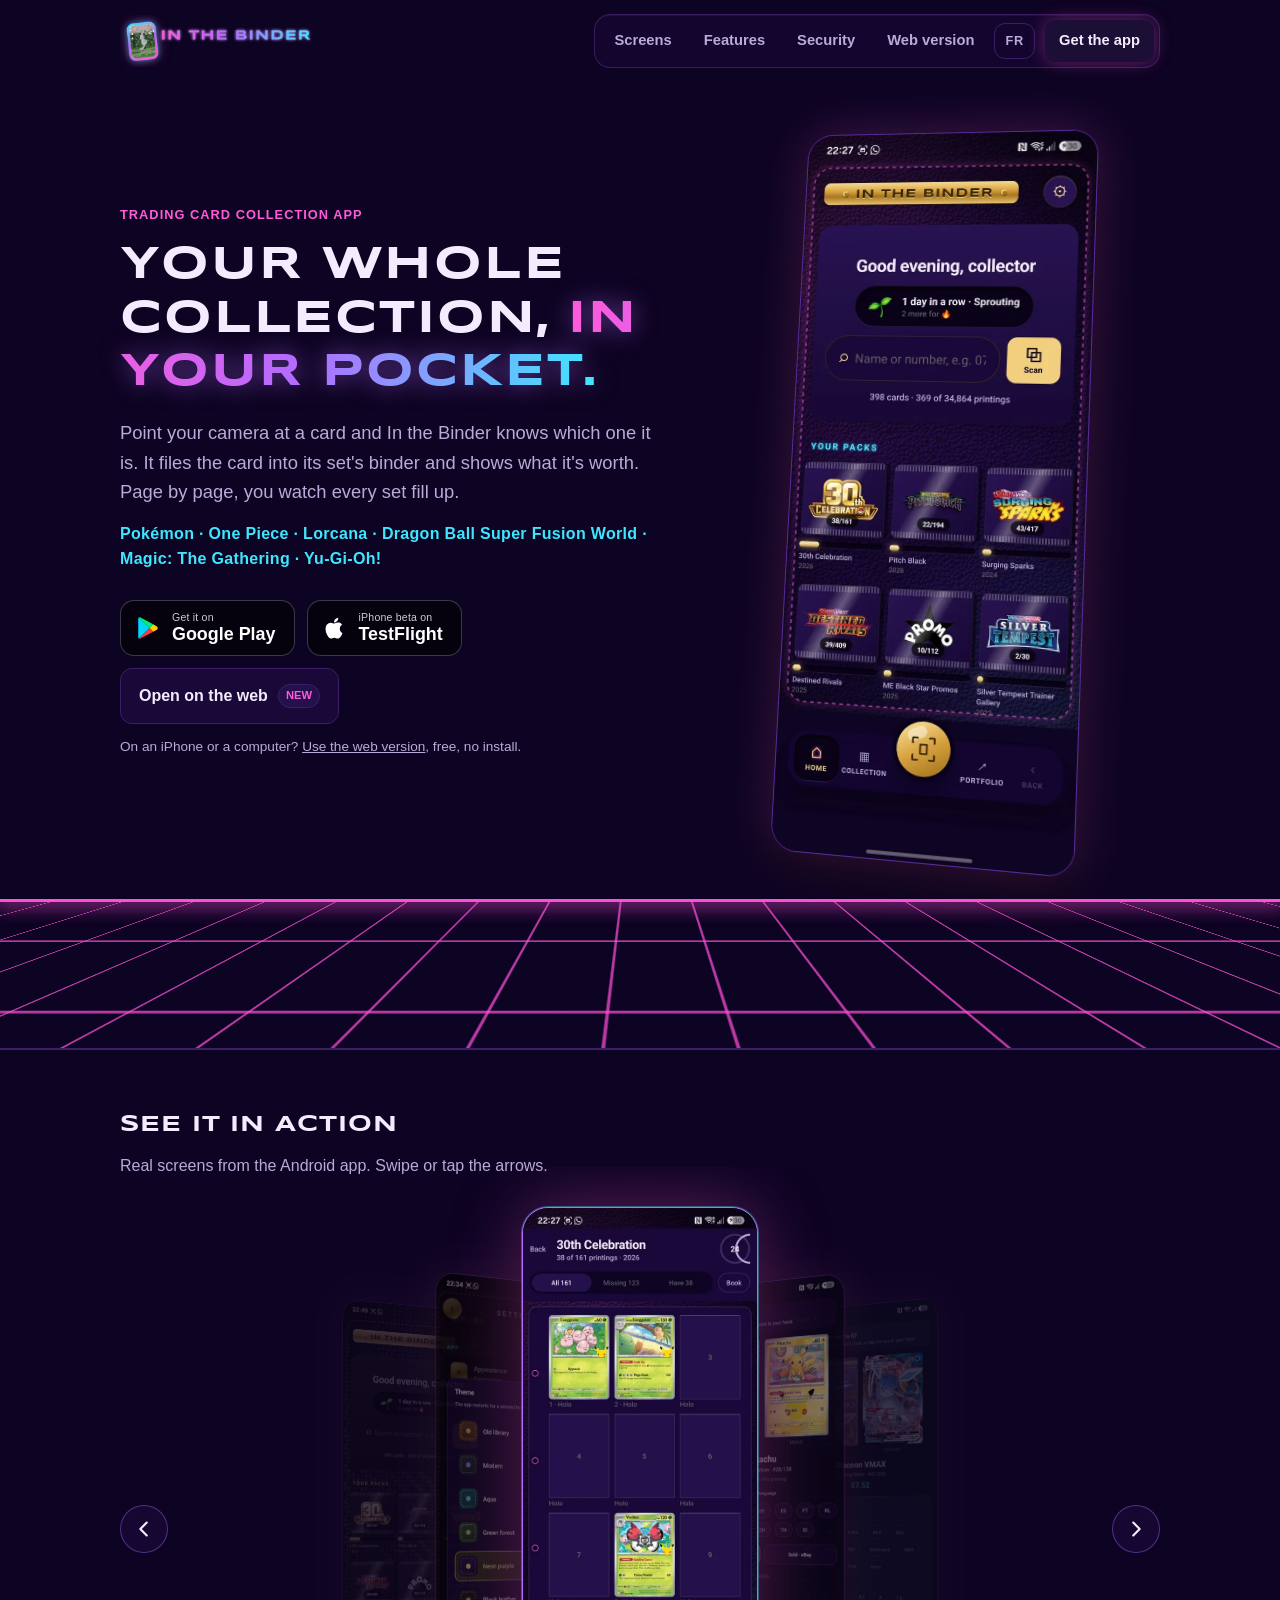
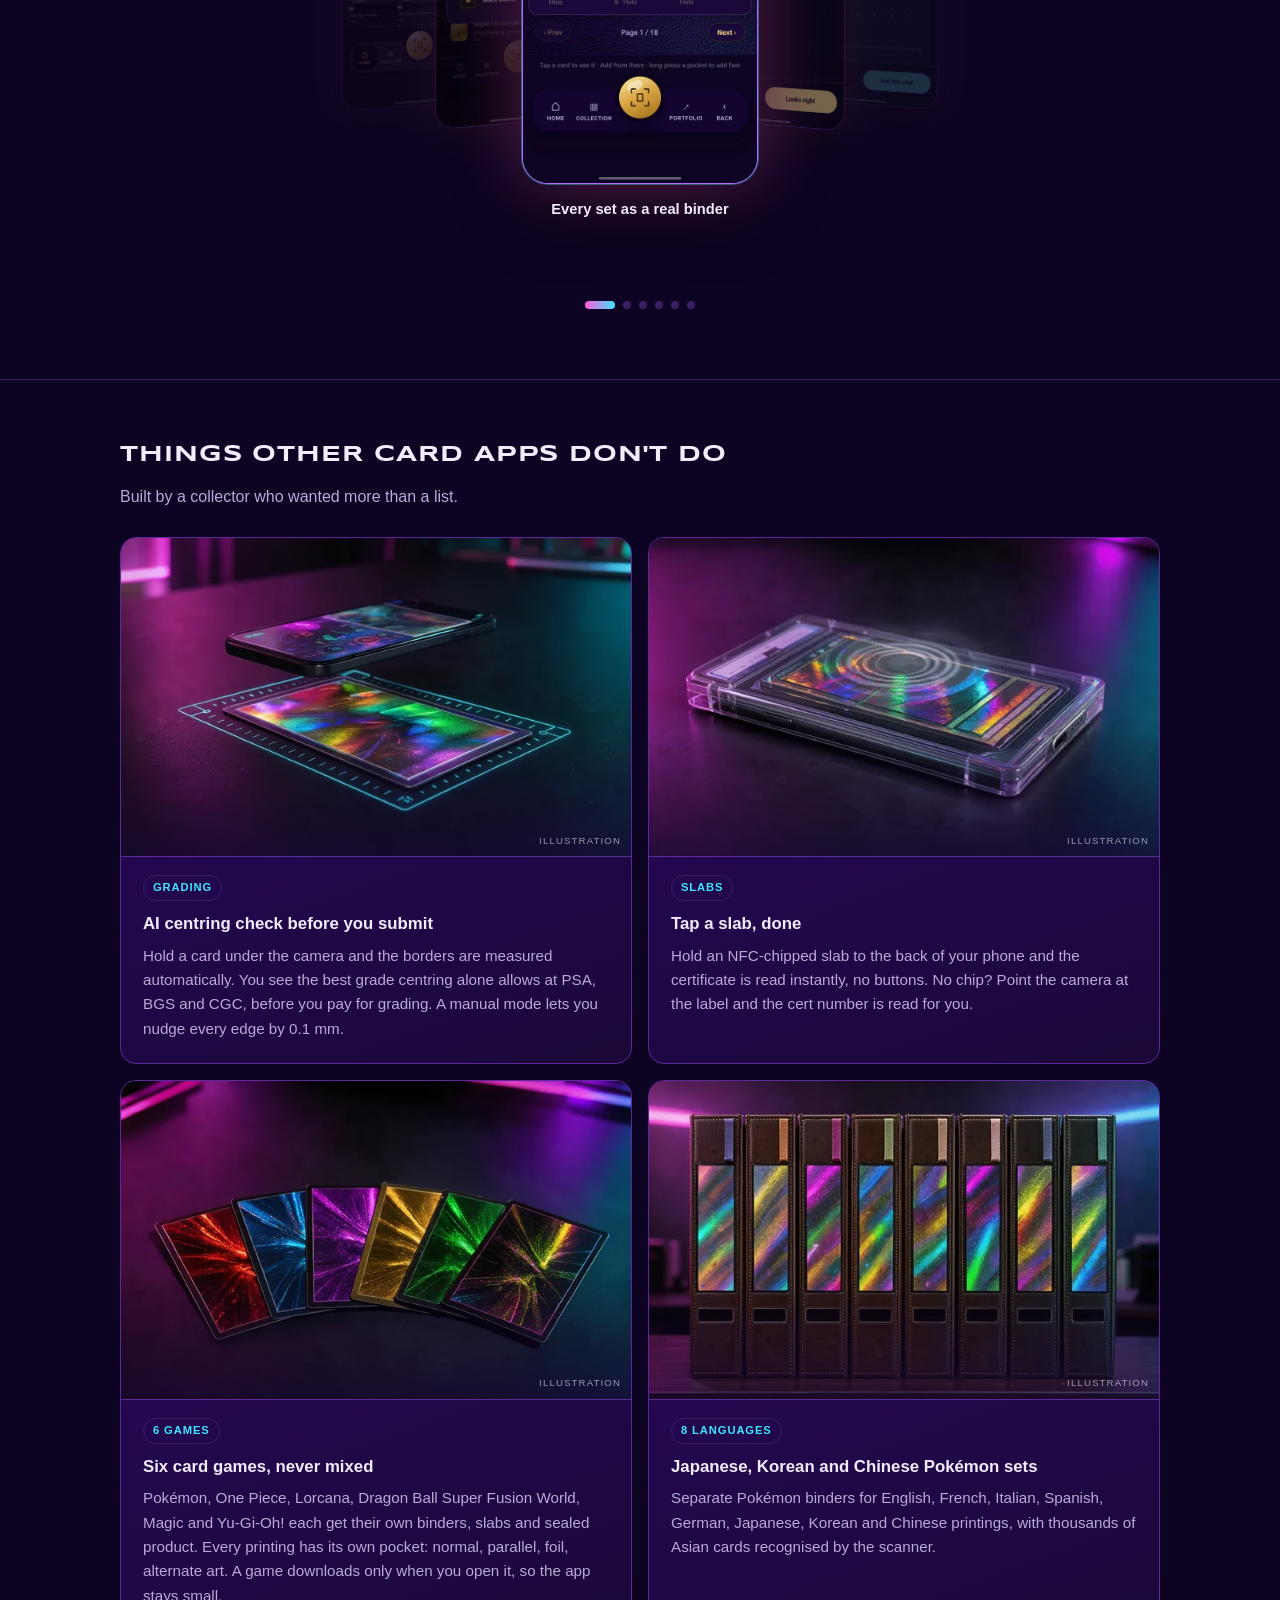
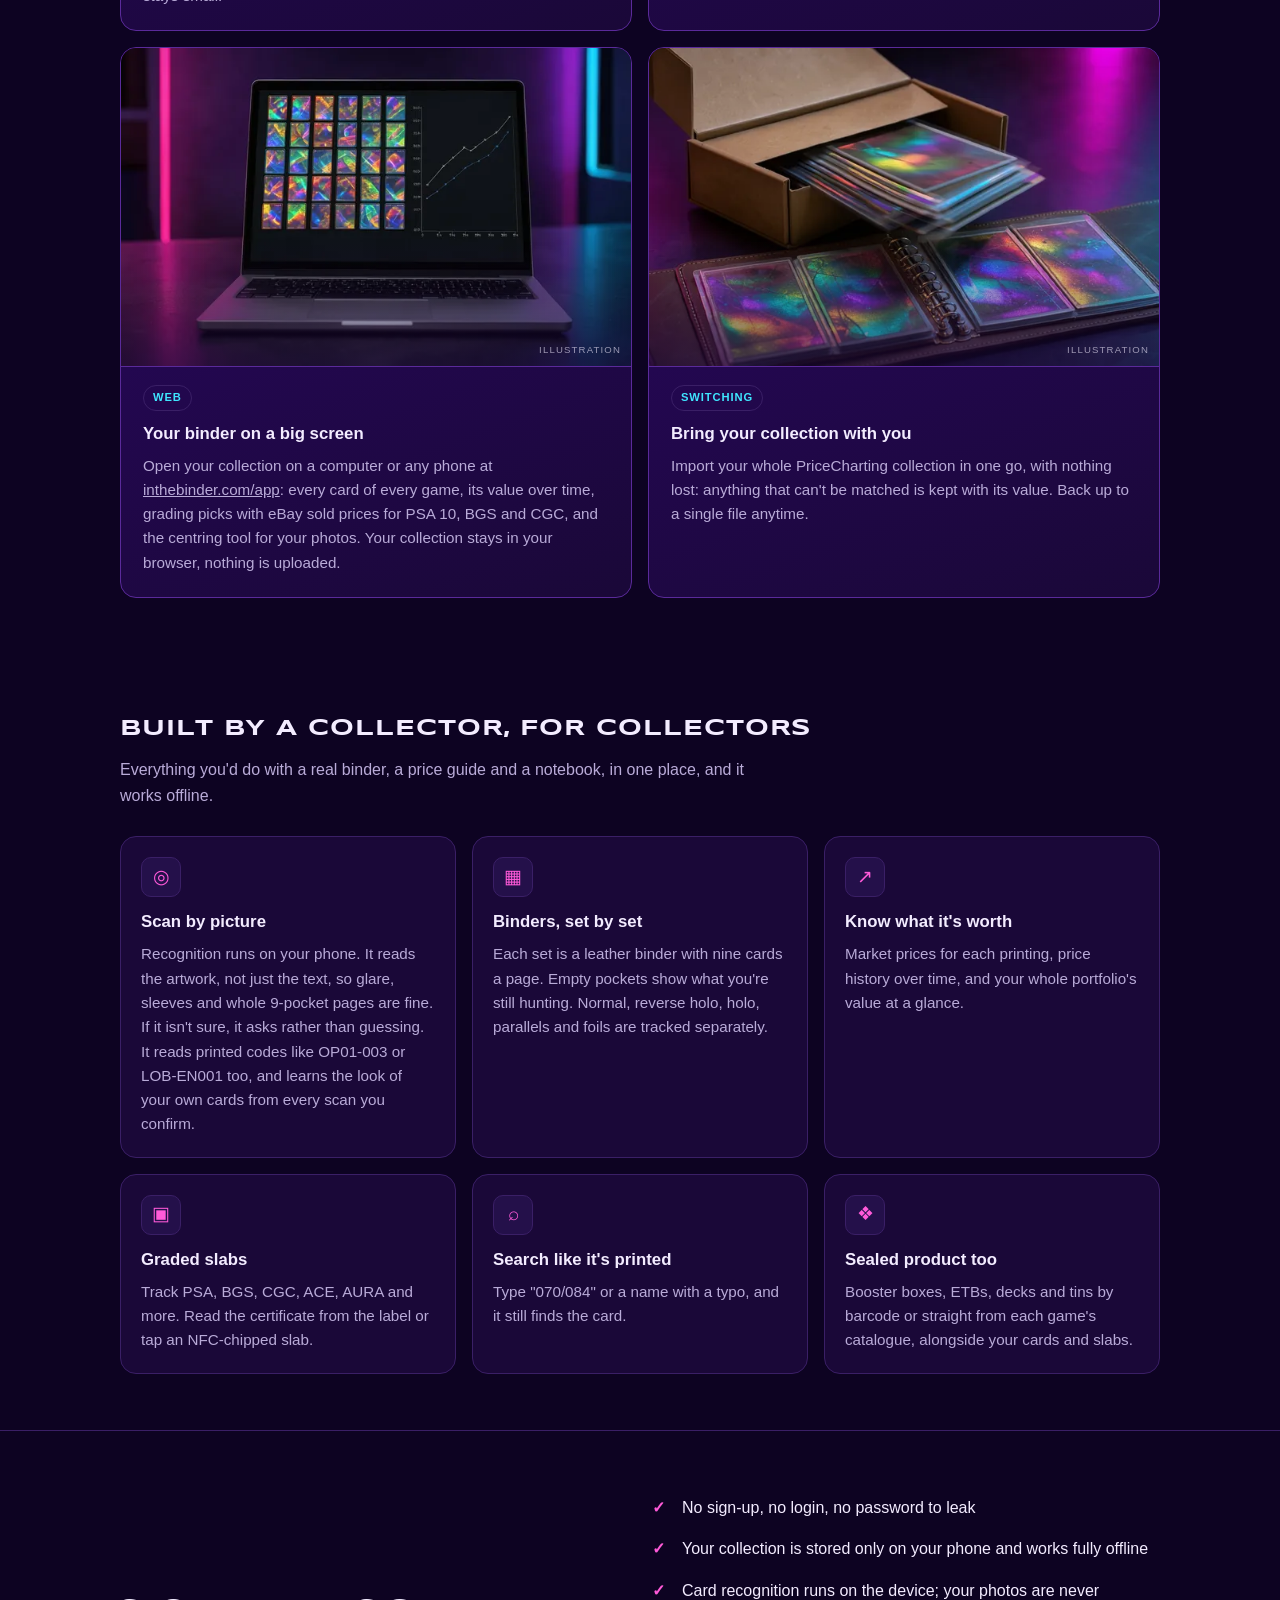
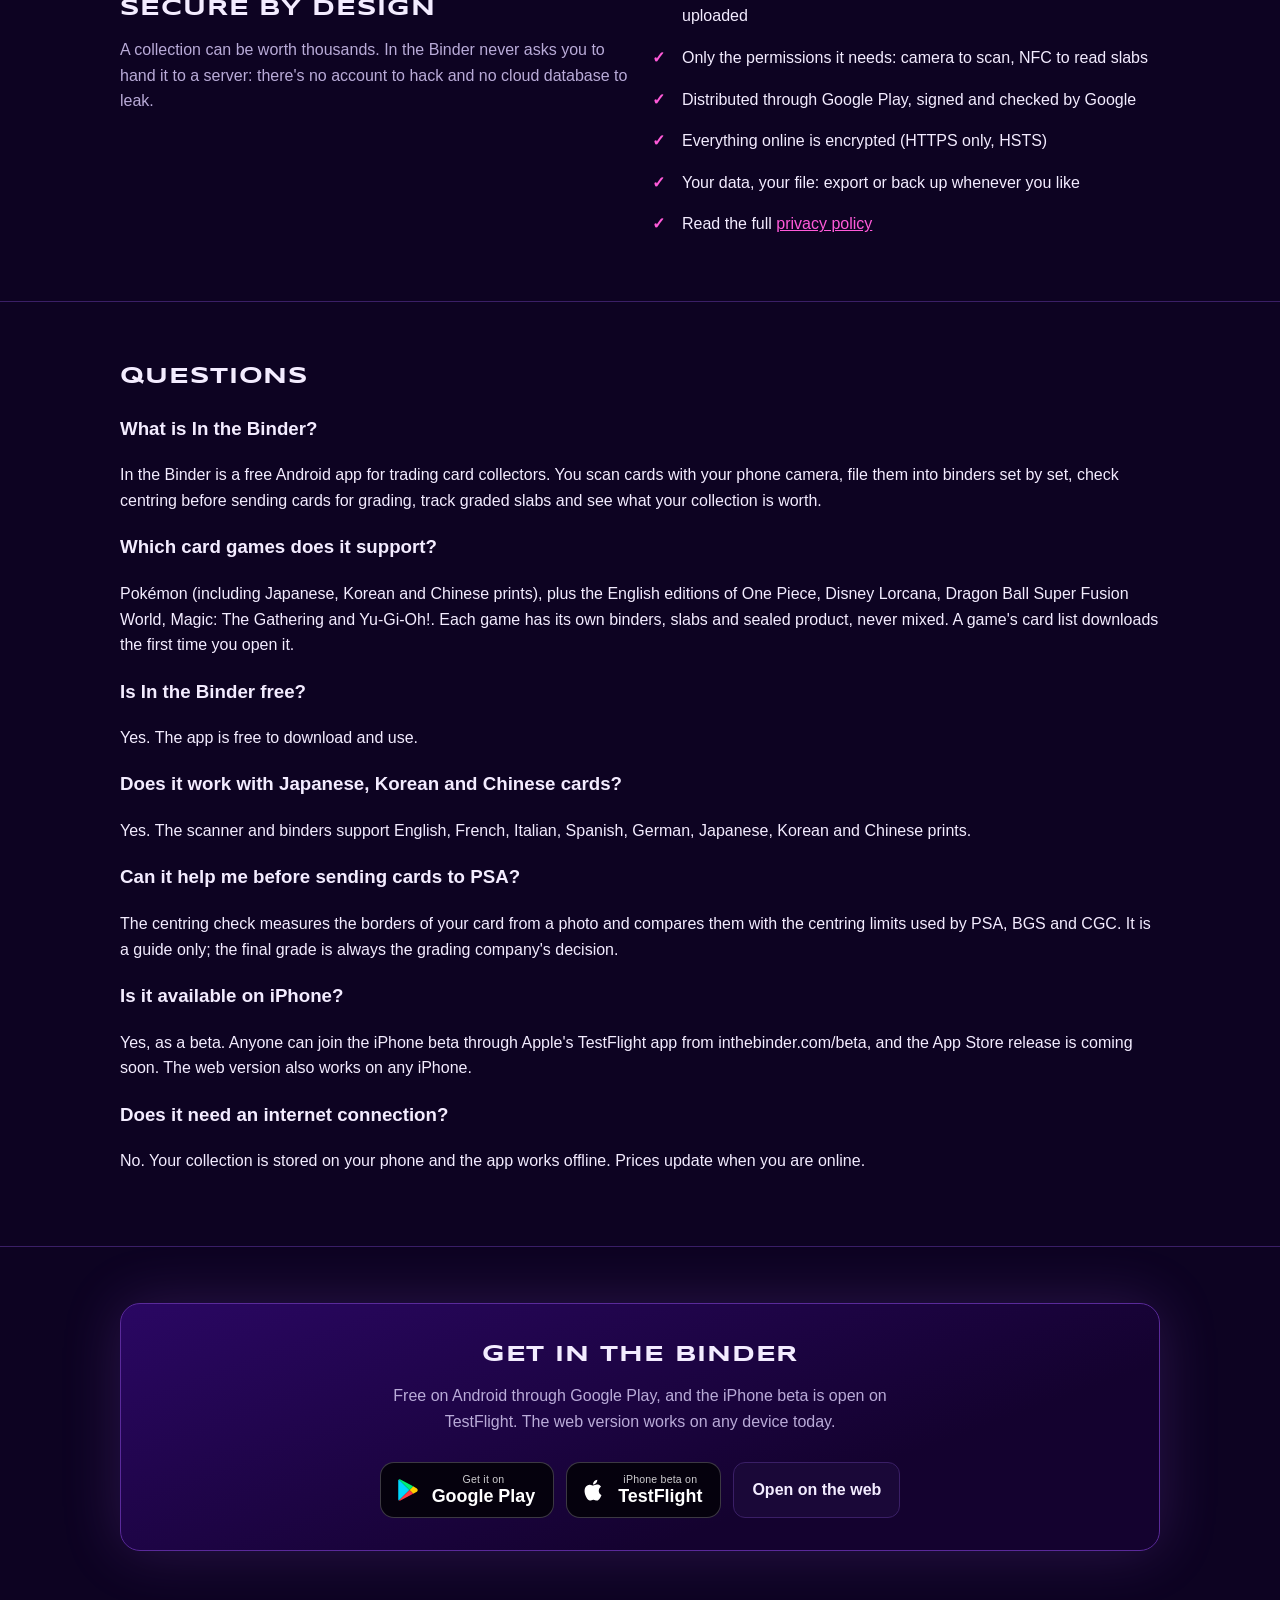
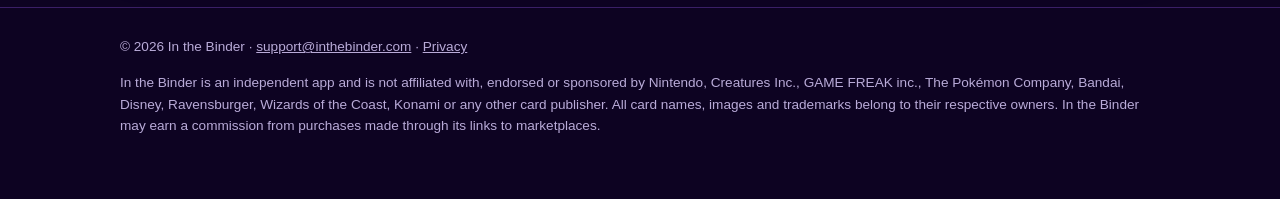
==== commit c7334f7d: "iPhone beta on TestFlight: home buttons, FAQ and /beta iPhone section (EN+FR) Public link placeholde" ====
--- a/index.html
+++ b/index.html
@@ -10,7 +10,7 @@
 <link rel="alternate" hreflang="x-default" href="https://inthebinder.com/">
 <meta name="description" content="In the Binder is a free trading card collection app for Android: Pokémon, One Piece, Disney Lorcana, Dragon Ball Super Fusion World, Magic: The Gathering and Yu-Gi-Oh!. Scan cards with your camera, including Japanese, Korean and Chinese Pokémon prints, file them into binders by set, check centring for PSA grading, track slabs and see what your collection is worth. Works offline.">
 <meta property="og:title" content="In the Binder: your card collection, in your pocket">
-<meta property="og:description" content="Scan cards, fill your binders set by set, and see what your collection is worth. Free on Android, App Store coming soon.">
+<meta property="og:description" content="Scan cards, fill your binders set by set, and see what your collection is worth. Free on Android, iPhone beta on TestFlight.">
 <meta property="og:type" content="website">
 <meta property="og:site_name" content="In the Binder">
 <meta property="og:locale" content="en_GB">
@@ -23,7 +23,7 @@
 <link rel="canonical" href="https://inthebinder.com/">
 <link rel="apple-touch-icon" href="/apple-touch-icon.png">
 <script type="application/ld+json">
-{"@context":"https://schema.org","@graph":[{"@type":"Organization","@id":"https://inthebinder.com/#org","name":"In the Binder","url":"https://inthebinder.com/","logo":"https://inthebinder.com/press/icon-512.png","email":"support@inthebinder.com"},{"@type":"WebSite","@id":"https://inthebinder.com/#site","name":"In the Binder","alternateName":["In the Binder app","InTheBinder"],"url":"https://inthebinder.com/","publisher":{"@id":"https://inthebinder.com/#org"},"inLanguage":"en-GB"},{"@type":"FAQPage","mainEntity":[{"@type":"Question","name":"What is In the Binder?","acceptedAnswer":{"@type":"Answer","text":"In the Binder is a free Android app for trading card collectors. You scan cards with your phone camera, file them into binders set by set, check centring before sending cards for grading, track graded slabs and see what your collection is worth."}},{"@type":"Question","name":"Which card games does it support?","acceptedAnswer":{"@type":"Answer","text":"Pokémon (including Japanese, Korean and Chinese prints), plus the English editions of One Piece, Disney Lorcana, Dragon Ball Super Fusion World, Magic: The Gathering and Yu-Gi-Oh!. Each game has its own binders, slabs and sealed product, never mixed. A game's card list downloads the first time you open it."}},{"@type":"Question","name":"Is In the Binder free?","acceptedAnswer":{"@type":"Answer","text":"Yes. The app is free to download and use."}},{"@type":"Question","name":"Does it work with Japanese, Korean and Chinese cards?","acceptedAnswer":{"@type":"Answer","text":"Yes. The scanner and binders support English, French, Italian, Spanish, German, Japanese, Korean and Chinese prints."}},{"@type":"Question","name":"Can it help me before sending cards to PSA?","acceptedAnswer":{"@type":"Answer","text":"The centring check measures the borders of your card from a photo and compares them with the centring limits used by PSA, BGS and CGC. It is a guide only; the final grade is always the grading company's decision."}},{"@type":"Question","name":"Is it available on iPhone?","acceptedAnswer":{"@type":"Answer","text":"Not yet. In the Binder is on Android through Google Play, and the iPhone version is coming soon to the App Store. Until then, the web version works on any iPhone."}},{"@type":"Question","name":"Does it need an internet connection?","acceptedAnswer":{"@type":"Answer","text":"No. Your collection is stored on your phone and the app works offline. Prices update when you are online."}}]},{"@type":"SoftwareApplication","publisher":{"@id":"https://inthebinder.com/#org"},"name":"In the Binder","operatingSystem":"Android","applicationCategory":"UtilitiesApplication","description":"Scan trading cards with your camera (Pokémon, One Piece, Disney Lorcana, Dragon Ball Super Fusion World, Magic: The Gathering and Yu-Gi-Oh!), file them into binders by set, track graded slabs and see what your collection is worth. Works offline.","featureList":["Camera card scanner","Pokémon, One Piece, Disney Lorcana, Dragon Ball Super Fusion World, Magic: The Gathering and Yu-Gi-Oh!","English, French, Italian, Spanish, German, Japanese, Korean and Chinese cards","Binders by set with missing-card tracking","Centring check for PSA, BGS and CGC grading","Graded slab and NFC tag reading","Collection value and price tracking","PriceCharting import and CSV backup"],"keywords":"pokemon card scanner, one piece card scanner, lorcana collection tracker, mtg collection app, yugioh card scanner, TCG collection tracker, PSA grading centering, card binder app, Japanese pokemon cards","inLanguage":"en-GB","offers":{"@type":"Offer","price":"0","priceCurrency":"GBP"},"url":"https://inthebinder.com/","author":{"@id":"https://inthebinder.com/#org"}}]}
+{"@context":"https://schema.org","@graph":[{"@type":"Organization","@id":"https://inthebinder.com/#org","name":"In the Binder","url":"https://inthebinder.com/","logo":"https://inthebinder.com/press/icon-512.png","email":"support@inthebinder.com"},{"@type":"WebSite","@id":"https://inthebinder.com/#site","name":"In the Binder","alternateName":["In the Binder app","InTheBinder"],"url":"https://inthebinder.com/","publisher":{"@id":"https://inthebinder.com/#org"},"inLanguage":"en-GB"},{"@type":"FAQPage","mainEntity":[{"@type":"Question","name":"What is In the Binder?","acceptedAnswer":{"@type":"Answer","text":"In the Binder is a free Android app for trading card collectors. You scan cards with your phone camera, file them into binders set by set, check centring before sending cards for grading, track graded slabs and see what your collection is worth."}},{"@type":"Question","name":"Which card games does it support?","acceptedAnswer":{"@type":"Answer","text":"Pokémon (including Japanese, Korean and Chinese prints), plus the English editions of One Piece, Disney Lorcana, Dragon Ball Super Fusion World, Magic: The Gathering and Yu-Gi-Oh!. Each game has its own binders, slabs and sealed product, never mixed. A game's card list downloads the first time you open it."}},{"@type":"Question","name":"Is In the Binder free?","acceptedAnswer":{"@type":"Answer","text":"Yes. The app is free to download and use."}},{"@type":"Question","name":"Does it work with Japanese, Korean and Chinese cards?","acceptedAnswer":{"@type":"Answer","text":"Yes. The scanner and binders support English, French, Italian, Spanish, German, Japanese, Korean and Chinese prints."}},{"@type":"Question","name":"Can it help me before sending cards to PSA?","acceptedAnswer":{"@type":"Answer","text":"The centring check measures the borders of your card from a photo and compares them with the centring limits used by PSA, BGS and CGC. It is a guide only; the final grade is always the grading company's decision."}},{"@type":"Question","name":"Is it available on iPhone?","acceptedAnswer":{"@type":"Answer","text":"Yes, as a beta. Anyone can join the iPhone beta through Apple's TestFlight app from inthebinder.com/beta, and the App Store release is coming soon. The web version also works on any iPhone."}},{"@type":"Question","name":"Does it need an internet connection?","acceptedAnswer":{"@type":"Answer","text":"No. Your collection is stored on your phone and the app works offline. Prices update when you are online."}}]},{"@type":"SoftwareApplication","publisher":{"@id":"https://inthebinder.com/#org"},"name":"In the Binder","operatingSystem":"Android","applicationCategory":"UtilitiesApplication","description":"Scan trading cards with your camera (Pokémon, One Piece, Disney Lorcana, Dragon Ball Super Fusion World, Magic: The Gathering and Yu-Gi-Oh!), file them into binders by set, track graded slabs and see what your collection is worth. Works offline.","featureList":["Camera card scanner","Pokémon, One Piece, Disney Lorcana, Dragon Ball Super Fusion World, Magic: The Gathering and Yu-Gi-Oh!","English, French, Italian, Spanish, German, Japanese, Korean and Chinese cards","Binders by set with missing-card tracking","Centring check for PSA, BGS and CGC grading","Graded slab and NFC tag reading","Collection value and price tracking","PriceCharting import and CSV backup"],"keywords":"pokemon card scanner, one piece card scanner, lorcana collection tracker, mtg collection app, yugioh card scanner, TCG collection tracker, PSA grading centering, card binder app, Japanese pokemon cards","inLanguage":"en-GB","offers":{"@type":"Offer","price":"0","priceCurrency":"GBP"},"url":"https://inthebinder.com/","author":{"@id":"https://inthebinder.com/#org"}}]}
 </script>
 <link rel="icon" type="image/svg+xml" href="/favicon.svg">
 <link rel="icon" type="image/png" href="/favicon.png">
@@ -143,7 +143,7 @@
   .store svg { width:26px; height:26px; flex:none; }
   a.store:hover { transform:translateY(-2px); border-color:rgba(63,230,255,.7); box-shadow:0 10px 28px rgba(63,230,255,.18); }
   .store-soon { opacity:.62; cursor:default; position:relative; }
-  .store-soon .ico-ap { color:#fff; }
+  .store-soon .ico-ap, .store-ios .ico-ap { color:#fff; }
   .cta.center { justify-content:center; }
   .cta .btn { min-height:56px; }
 
@@ -239,7 +239,7 @@
       <p class="games">Pokémon · One Piece · Lorcana · Dragon Ball Super Fusion World · Magic: The Gathering · Yu-Gi-Oh!</p>
       <div class="cta">
         <a class="store" href="https://play.google.com/store/apps/details?id=com.inthebinder.app" rel="noopener"><svg class="ico-gp" viewBox="0 0 24 24" aria-hidden="true"><path fill="#00d7fe" d="M3.6 2.2 13.4 12l-9.8 9.8c-.4-.2-.6-.6-.6-1.1V3.3c0-.5.2-.9.6-1.1z"/><path fill="#ffce00" d="m16.8 8.6 3.4 1.9c1 .6 1 2.4 0 3l-3.4 1.9L13.4 12z"/><path fill="#ff3a44" d="M16.8 15.4 13.4 12l-9.8 9.8c.4.2.9.2 1.4-.1z"/><path fill="#00f076" d="M5 2.3c-.5-.3-1-.3-1.4-.1L13.4 12l3.4-3.4z"/></svg><span><small>Get it on</small>Google Play</span></a>
-        <span class="store store-soon" aria-disabled="true"><svg class="ico-ap" viewBox="0 0 24 24" aria-hidden="true"><path fill="currentColor" d="M16.4 12.6c0-2.4 2-3.6 2.1-3.7-1.1-1.7-2.9-1.9-3.5-1.9-1.5-.2-2.9.9-3.7.9-.8 0-1.9-.9-3.2-.8-1.6 0-3.1 1-4 2.4-1.7 3-.4 7.4 1.2 9.8.8 1.2 1.8 2.5 3 2.4 1.2 0 1.7-.8 3.1-.8 1.5 0 1.9.8 3.2.8 1.3 0 2.2-1.2 3-2.4.9-1.4 1.3-2.7 1.3-2.8-.1 0-2.5-1-2.5-3.9zM14 5.5c.7-.8 1.1-1.9 1-3-1 0-2.1.7-2.8 1.5-.6.7-1.2 1.8-1 2.9 1 .1 2.1-.6 2.8-1.4z"/></svg><span><small>Coming soon to the</small>App Store</span></span>
+        <a class="store store-ios" href="/beta/#iphone"><svg class="ico-ap" viewBox="0 0 24 24" aria-hidden="true"><path fill="currentColor" d="M16.4 12.6c0-2.4 2-3.6 2.1-3.7-1.1-1.7-2.9-1.9-3.5-1.9-1.5-.2-2.9.9-3.7.9-.8 0-1.9-.9-3.2-.8-1.6 0-3.1 1-4 2.4-1.7 3-.4 7.4 1.2 9.8.8 1.2 1.8 2.5 3 2.4 1.2 0 1.7-.8 3.1-.8 1.5 0 1.9.8 3.2.8 1.3 0 2.2-1.2 3-2.4.9-1.4 1.3-2.7 1.3-2.8-.1 0-2.5-1-2.5-3.9zM14 5.5c.7-.8 1.1-1.9 1-3-1 0-2.1.7-2.8 1.5-.6.7-1.2 1.8-1 2.9 1 .1 2.1-.6 2.8-1.4z"/></svg><span><small>iPhone beta on</small>TestFlight</span></a>
         <a class="btn" href="/app/">Open on the web <span class="soon">NEW</span></a>
       </div>
       <p class="note">On an iPhone or a computer? <a href="/app/" style="color:inherit;text-decoration:underline">Use the web version</a>, free, no install.</p>
@@ -333,7 +333,7 @@
     <h3>Can it help me before sending cards to PSA?</h3>
     <p>The centring check measures the borders of your card from a photo and compares them with the centring limits used by PSA, BGS and CGC. It is a guide only; the final grade is always the grading company's decision.</p>
     <h3>Is it available on iPhone?</h3>
-    <p>Not yet. In the Binder is on Android through Google Play, and the iPhone version is coming soon to the App Store. Until then, the web version works on any iPhone.</p>
+    <p>Yes, as a beta. Anyone can join the iPhone beta through Apple's TestFlight app from inthebinder.com/beta, and the App Store release is coming soon. The web version also works on any iPhone.</p>
     <h3>Does it need an internet connection?</h3>
     <p>No. Your collection is stored on your phone and the app works offline. Prices update when you are online.</p>
   </div>
@@ -343,10 +343,10 @@
   <div class="wrap">
     <div class="beta getband">
       <h2>Get In the Binder</h2>
-      <p>Free on Android through Google Play. The iPhone version is coming soon to the App Store, and the web version works on any device today.</p>
+      <p>Free on Android through Google Play, and the iPhone beta is open on TestFlight. The web version works on any device today.</p>
       <div class="cta center">
         <a class="store" href="https://play.google.com/store/apps/details?id=com.inthebinder.app" rel="noopener"><svg class="ico-gp" viewBox="0 0 24 24" aria-hidden="true"><path fill="#00d7fe" d="M3.6 2.2 13.4 12l-9.8 9.8c-.4-.2-.6-.6-.6-1.1V3.3c0-.5.2-.9.6-1.1z"/><path fill="#ffce00" d="m16.8 8.6 3.4 1.9c1 .6 1 2.4 0 3l-3.4 1.9L13.4 12z"/><path fill="#ff3a44" d="M16.8 15.4 13.4 12l-9.8 9.8c.4.2.9.2 1.4-.1z"/><path fill="#00f076" d="M5 2.3c-.5-.3-1-.3-1.4-.1L13.4 12l3.4-3.4z"/></svg><span><small>Get it on</small>Google Play</span></a>
-        <span class="store store-soon" aria-disabled="true"><svg class="ico-ap" viewBox="0 0 24 24" aria-hidden="true"><path fill="currentColor" d="M16.4 12.6c0-2.4 2-3.6 2.1-3.7-1.1-1.7-2.9-1.9-3.5-1.9-1.5-.2-2.9.9-3.7.9-.8 0-1.9-.9-3.2-.8-1.6 0-3.1 1-4 2.4-1.7 3-.4 7.4 1.2 9.8.8 1.2 1.8 2.5 3 2.4 1.2 0 1.7-.8 3.1-.8 1.5 0 1.9.8 3.2.8 1.3 0 2.2-1.2 3-2.4.9-1.4 1.3-2.7 1.3-2.8-.1 0-2.5-1-2.5-3.9zM14 5.5c.7-.8 1.1-1.9 1-3-1 0-2.1.7-2.8 1.5-.6.7-1.2 1.8-1 2.9 1 .1 2.1-.6 2.8-1.4z"/></svg><span><small>Coming soon to the</small>App Store</span></span>
+        <a class="store store-ios" href="/beta/#iphone"><svg class="ico-ap" viewBox="0 0 24 24" aria-hidden="true"><path fill="currentColor" d="M16.4 12.6c0-2.4 2-3.6 2.1-3.7-1.1-1.7-2.9-1.9-3.5-1.9-1.5-.2-2.9.9-3.7.9-.8 0-1.9-.9-3.2-.8-1.6 0-3.1 1-4 2.4-1.7 3-.4 7.4 1.2 9.8.8 1.2 1.8 2.5 3 2.4 1.2 0 1.7-.8 3.1-.8 1.5 0 1.9.8 3.2.8 1.3 0 2.2-1.2 3-2.4.9-1.4 1.3-2.7 1.3-2.8-.1 0-2.5-1-2.5-3.9zM14 5.5c.7-.8 1.1-1.9 1-3-1 0-2.1.7-2.8 1.5-.6.7-1.2 1.8-1 2.9 1 .1 2.1-.6 2.8-1.4z"/></svg><span><small>iPhone beta on</small>TestFlight</span></a>
         <a class="btn" href="/app/">Open on the web</a>
       </div>
     </div>
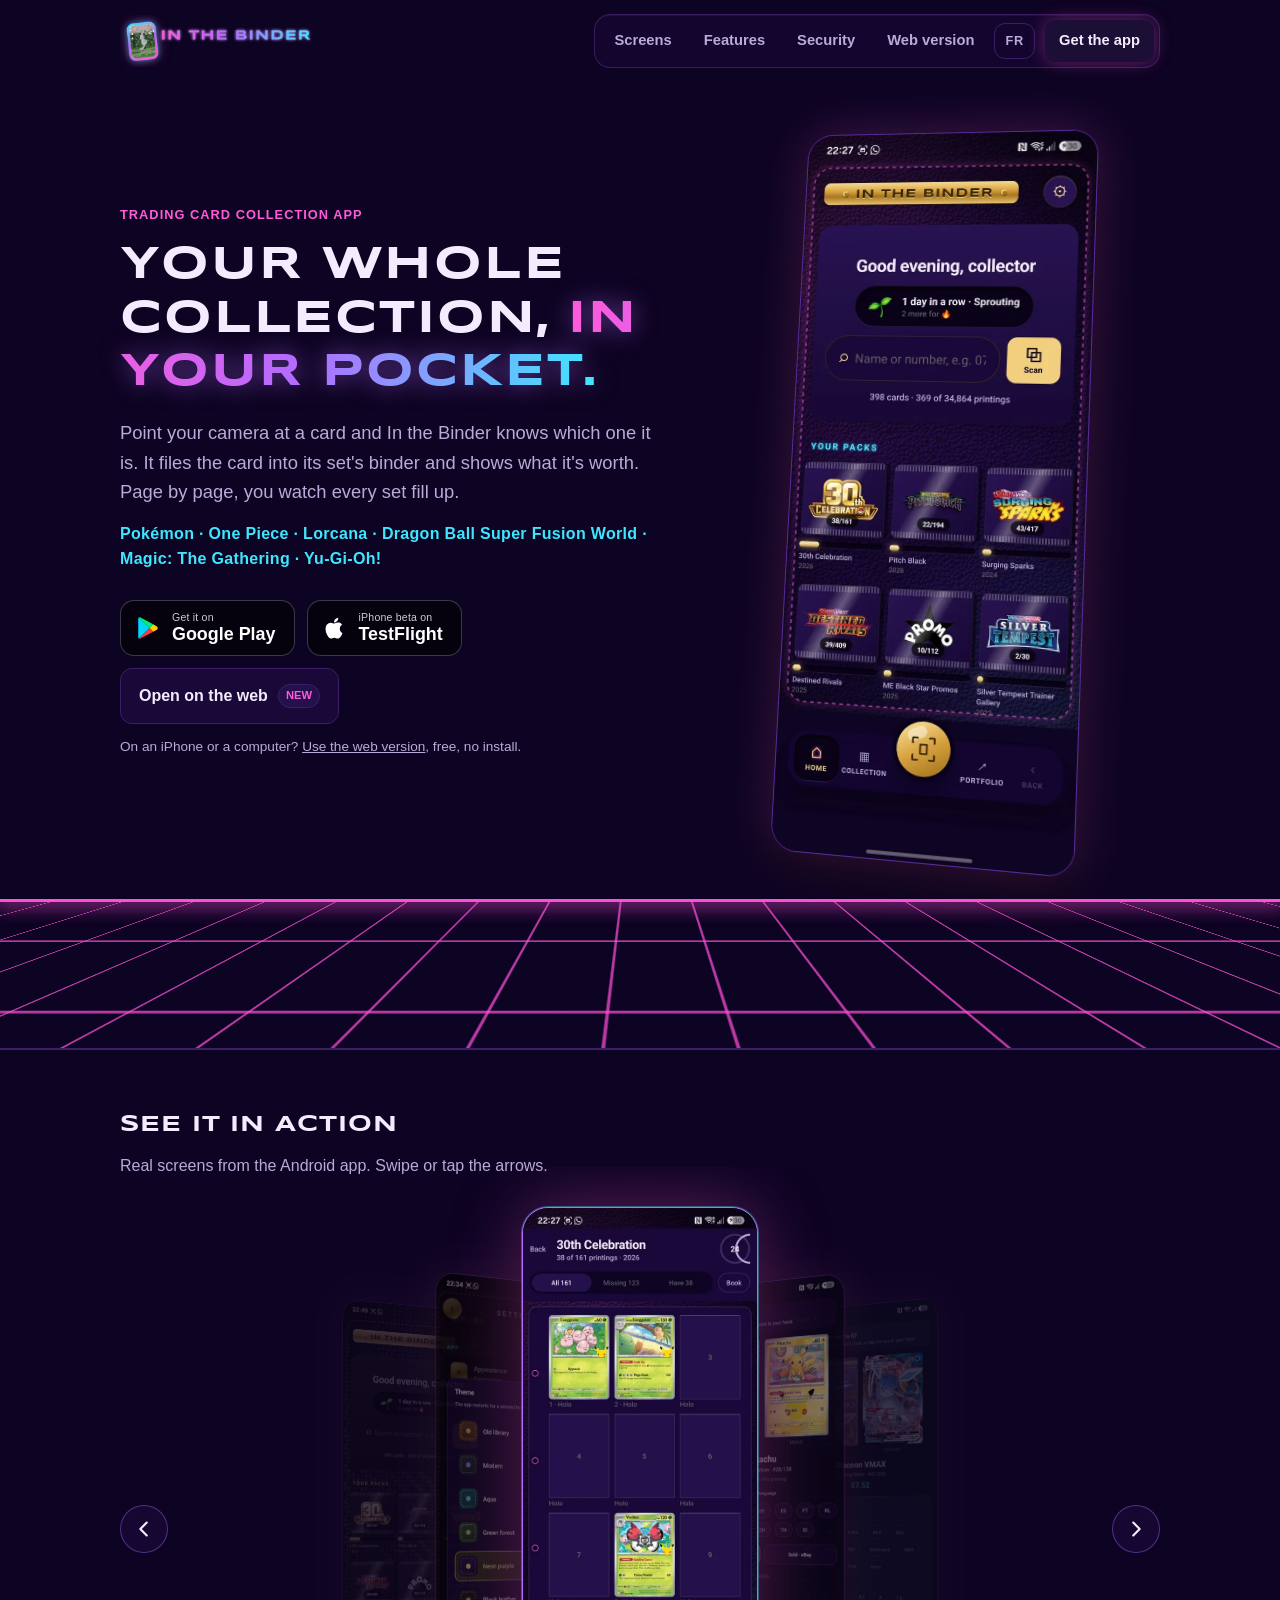
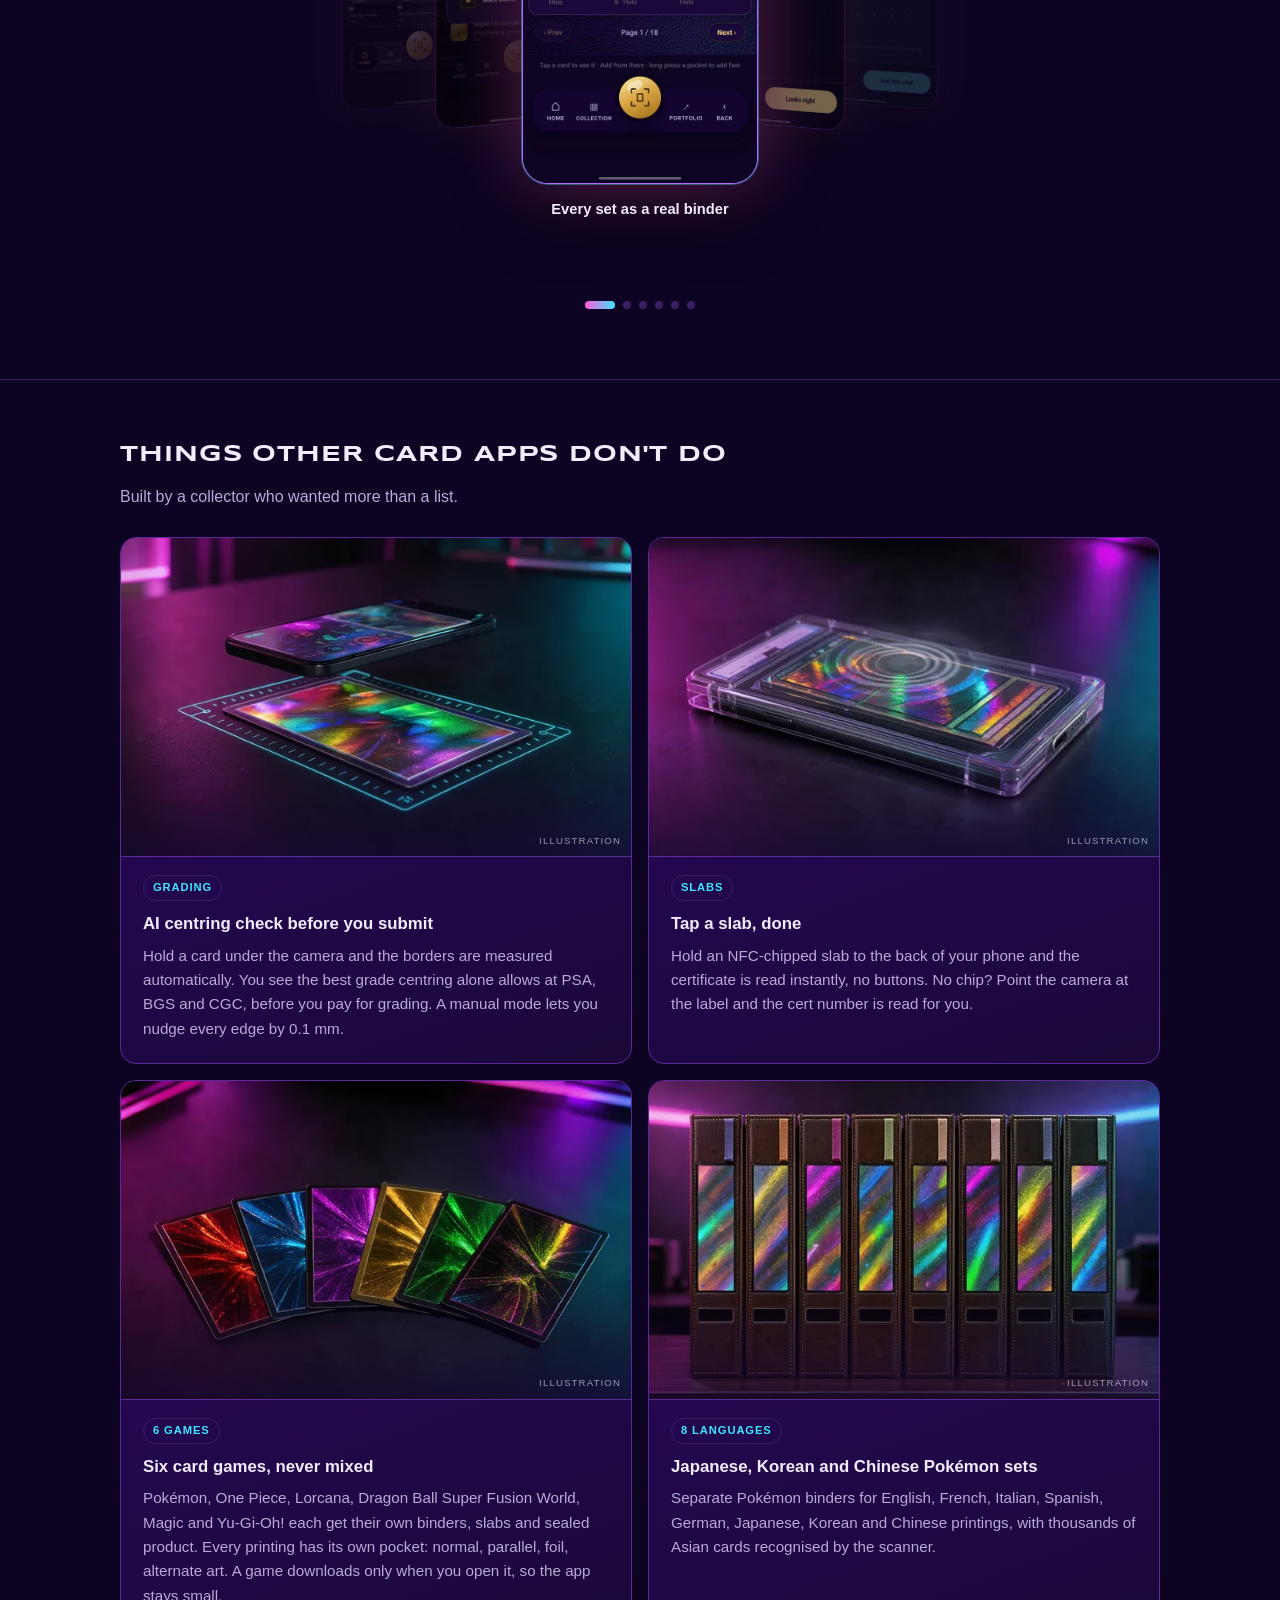
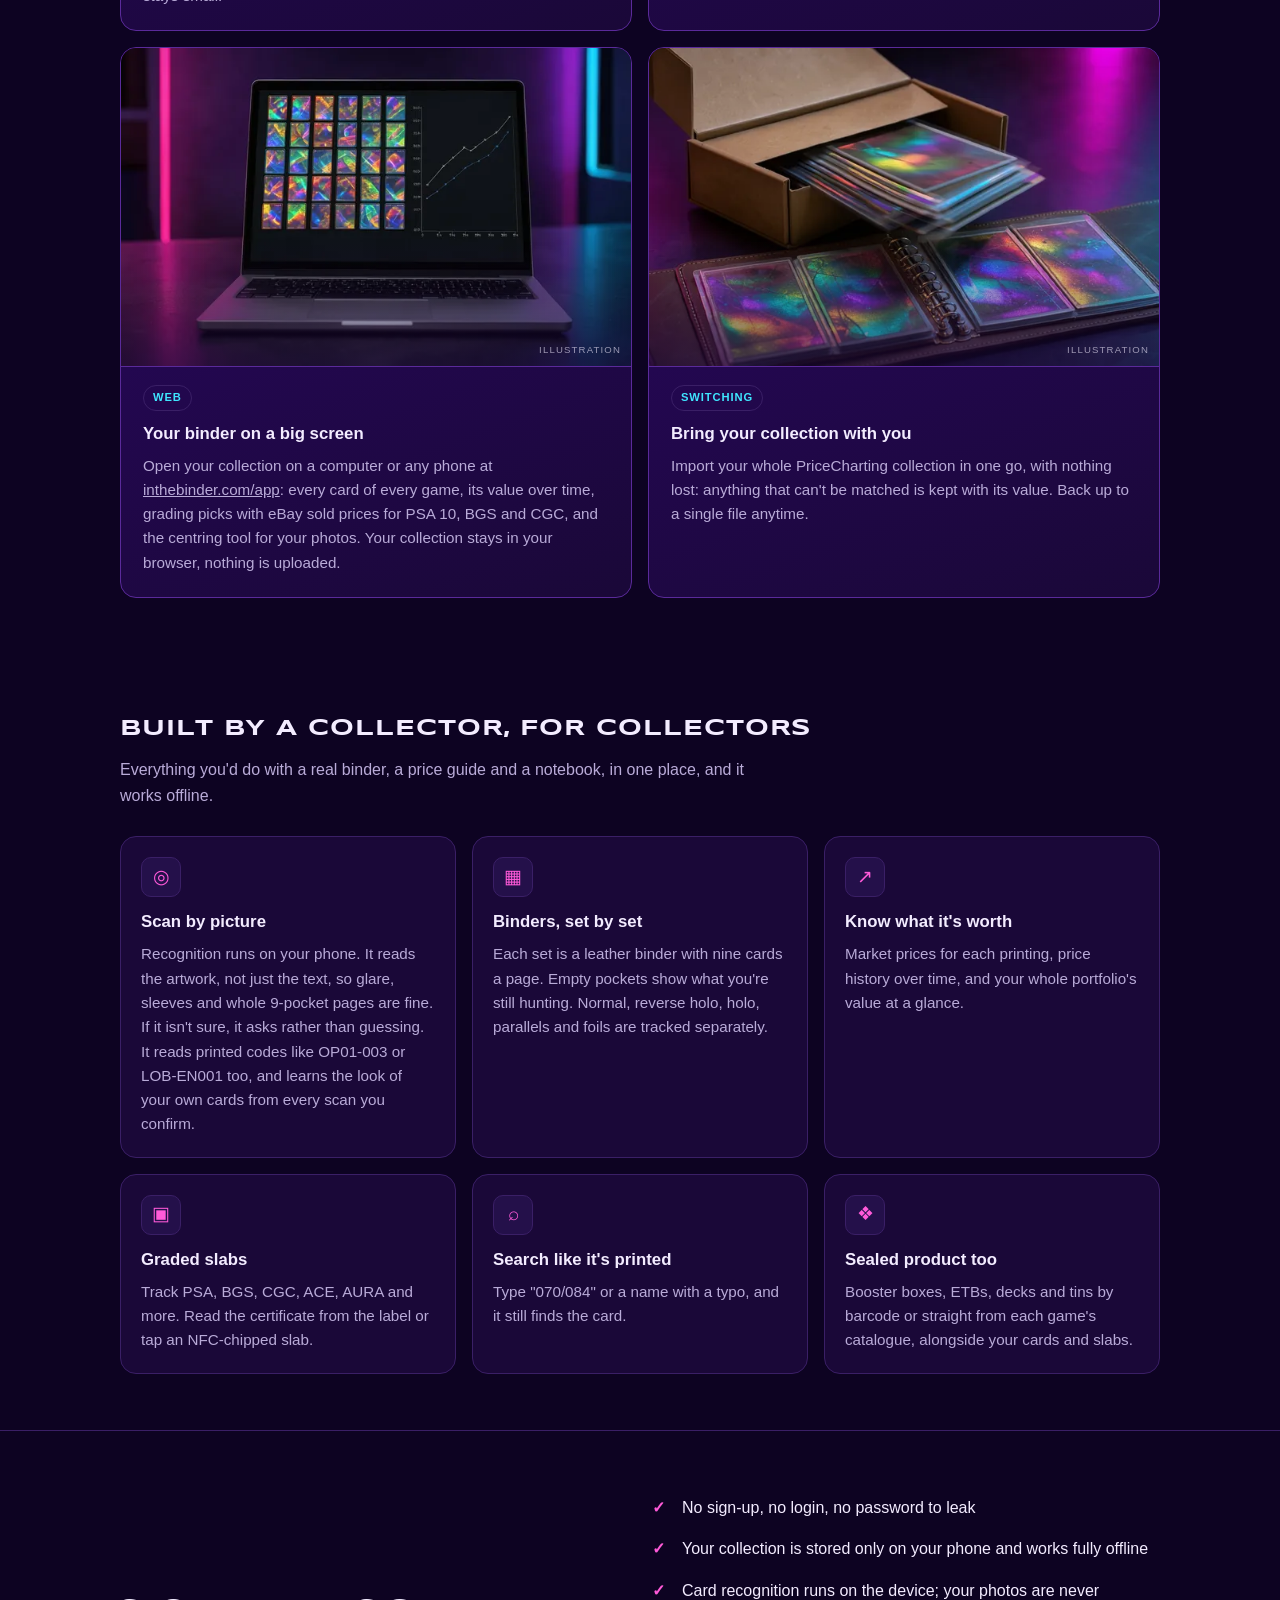
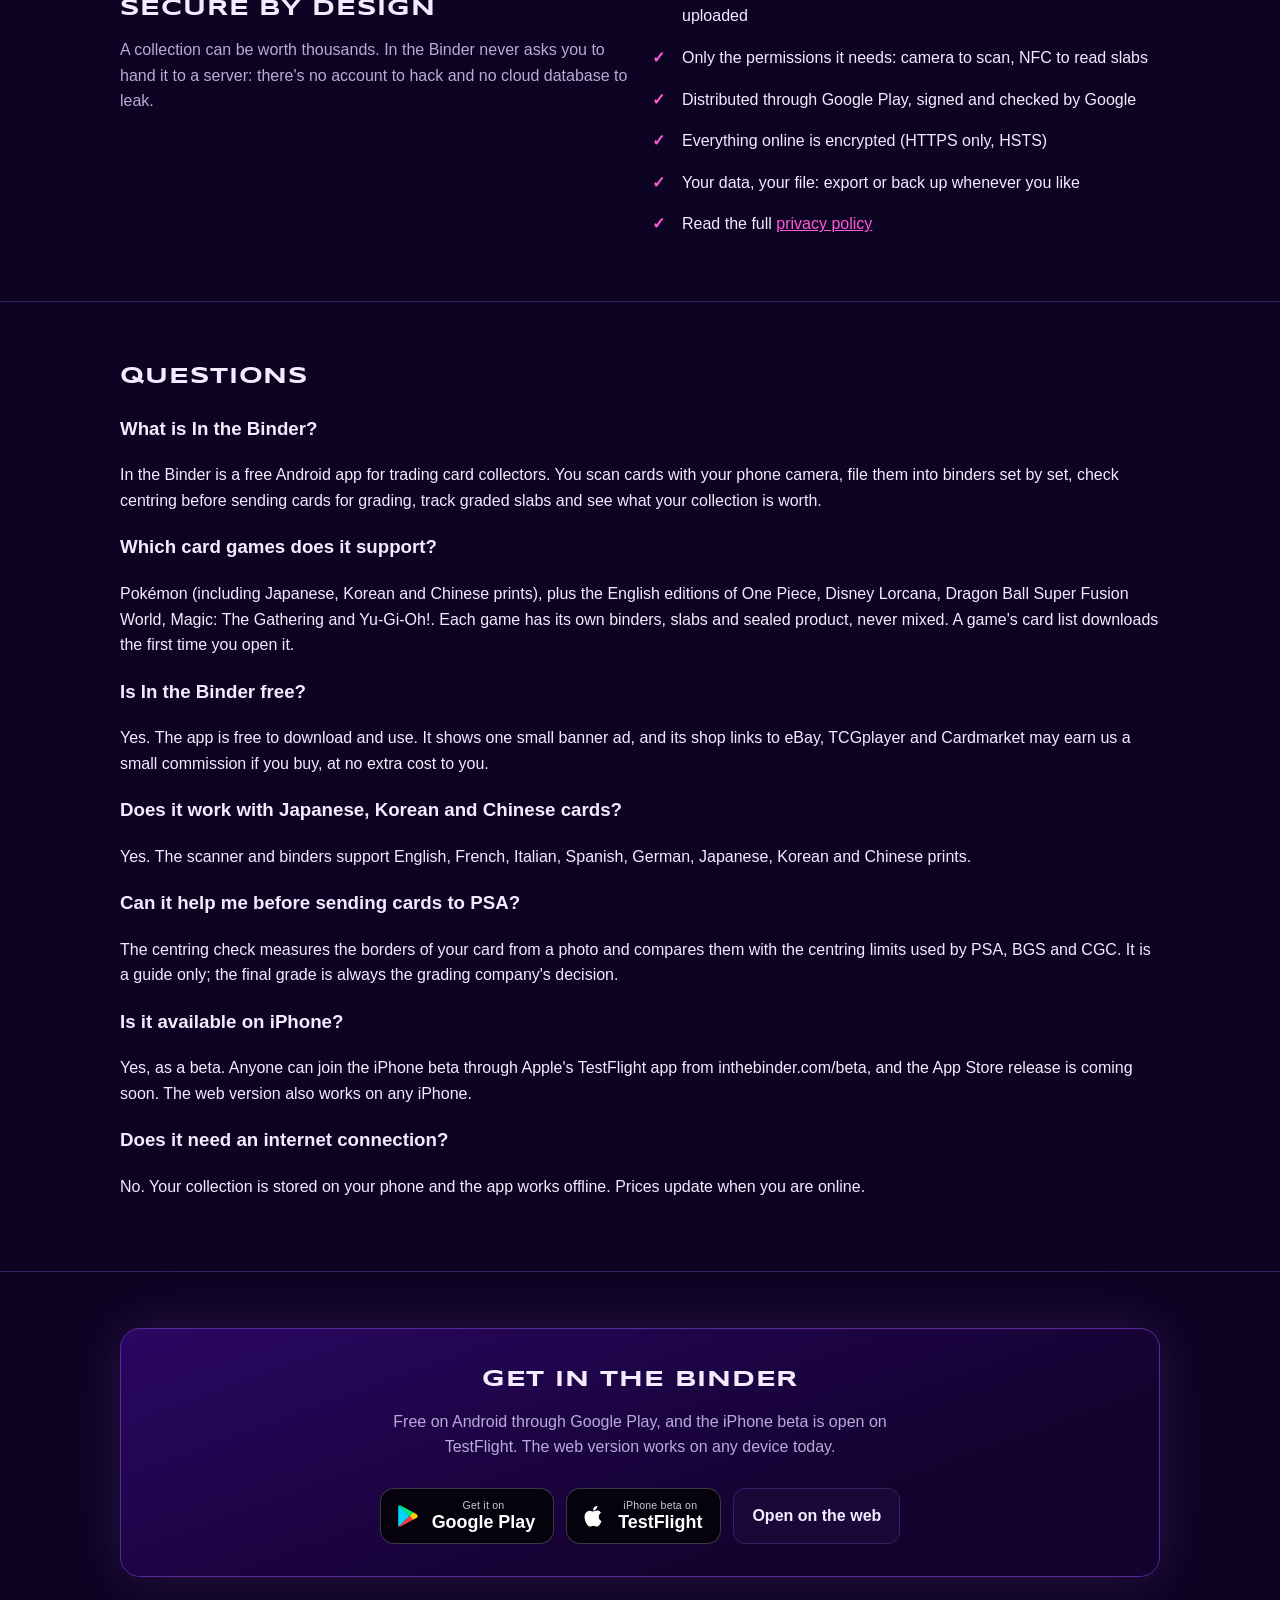
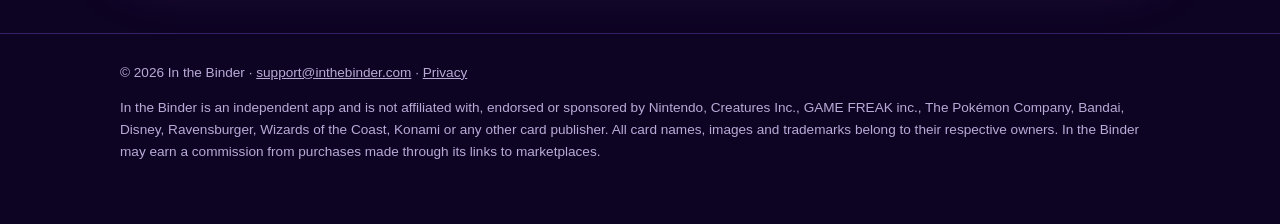
==== commit 7916a38b: "French share link, honest "Is it free?" answer, Play download link in schema - fr/: og:url now point" ====
--- a/index.html
+++ b/index.html
@@ -23,7 +23,7 @@
 <link rel="canonical" href="https://inthebinder.com/">
 <link rel="apple-touch-icon" href="/apple-touch-icon.png">
 <script type="application/ld+json">
-{"@context":"https://schema.org","@graph":[{"@type":"Organization","@id":"https://inthebinder.com/#org","name":"In the Binder","url":"https://inthebinder.com/","logo":"https://inthebinder.com/press/icon-512.png","email":"support@inthebinder.com"},{"@type":"WebSite","@id":"https://inthebinder.com/#site","name":"In the Binder","alternateName":["In the Binder app","InTheBinder"],"url":"https://inthebinder.com/","publisher":{"@id":"https://inthebinder.com/#org"},"inLanguage":"en-GB"},{"@type":"FAQPage","mainEntity":[{"@type":"Question","name":"What is In the Binder?","acceptedAnswer":{"@type":"Answer","text":"In the Binder is a free Android app for trading card collectors. You scan cards with your phone camera, file them into binders set by set, check centring before sending cards for grading, track graded slabs and see what your collection is worth."}},{"@type":"Question","name":"Which card games does it support?","acceptedAnswer":{"@type":"Answer","text":"Pokémon (including Japanese, Korean and Chinese prints), plus the English editions of One Piece, Disney Lorcana, Dragon Ball Super Fusion World, Magic: The Gathering and Yu-Gi-Oh!. Each game has its own binders, slabs and sealed product, never mixed. A game's card list downloads the first time you open it."}},{"@type":"Question","name":"Is In the Binder free?","acceptedAnswer":{"@type":"Answer","text":"Yes. The app is free to download and use."}},{"@type":"Question","name":"Does it work with Japanese, Korean and Chinese cards?","acceptedAnswer":{"@type":"Answer","text":"Yes. The scanner and binders support English, French, Italian, Spanish, German, Japanese, Korean and Chinese prints."}},{"@type":"Question","name":"Can it help me before sending cards to PSA?","acceptedAnswer":{"@type":"Answer","text":"The centring check measures the borders of your card from a photo and compares them with the centring limits used by PSA, BGS and CGC. It is a guide only; the final grade is always the grading company's decision."}},{"@type":"Question","name":"Is it available on iPhone?","acceptedAnswer":{"@type":"Answer","text":"Yes, as a beta. Anyone can join the iPhone beta through Apple's TestFlight app from inthebinder.com/beta, and the App Store release is coming soon. The web version also works on any iPhone."}},{"@type":"Question","name":"Does it need an internet connection?","acceptedAnswer":{"@type":"Answer","text":"No. Your collection is stored on your phone and the app works offline. Prices update when you are online."}}]},{"@type":"SoftwareApplication","publisher":{"@id":"https://inthebinder.com/#org"},"name":"In the Binder","operatingSystem":"Android","applicationCategory":"UtilitiesApplication","description":"Scan trading cards with your camera (Pokémon, One Piece, Disney Lorcana, Dragon Ball Super Fusion World, Magic: The Gathering and Yu-Gi-Oh!), file them into binders by set, track graded slabs and see what your collection is worth. Works offline.","featureList":["Camera card scanner","Pokémon, One Piece, Disney Lorcana, Dragon Ball Super Fusion World, Magic: The Gathering and Yu-Gi-Oh!","English, French, Italian, Spanish, German, Japanese, Korean and Chinese cards","Binders by set with missing-card tracking","Centring check for PSA, BGS and CGC grading","Graded slab and NFC tag reading","Collection value and price tracking","PriceCharting import and CSV backup"],"keywords":"pokemon card scanner, one piece card scanner, lorcana collection tracker, mtg collection app, yugioh card scanner, TCG collection tracker, PSA grading centering, card binder app, Japanese pokemon cards","inLanguage":"en-GB","offers":{"@type":"Offer","price":"0","priceCurrency":"GBP"},"url":"https://inthebinder.com/","author":{"@id":"https://inthebinder.com/#org"}}]}
+{"@context":"https://schema.org","@graph":[{"@type":"Organization","@id":"https://inthebinder.com/#org","name":"In the Binder","url":"https://inthebinder.com/","logo":"https://inthebinder.com/press/icon-512.png","email":"support@inthebinder.com"},{"@type":"WebSite","@id":"https://inthebinder.com/#site","name":"In the Binder","alternateName":["In the Binder app","InTheBinder"],"url":"https://inthebinder.com/","publisher":{"@id":"https://inthebinder.com/#org"},"inLanguage":"en-GB"},{"@type":"FAQPage","mainEntity":[{"@type":"Question","name":"What is In the Binder?","acceptedAnswer":{"@type":"Answer","text":"In the Binder is a free Android app for trading card collectors. You scan cards with your phone camera, file them into binders set by set, check centring before sending cards for grading, track graded slabs and see what your collection is worth."}},{"@type":"Question","name":"Which card games does it support?","acceptedAnswer":{"@type":"Answer","text":"Pokémon (including Japanese, Korean and Chinese prints), plus the English editions of One Piece, Disney Lorcana, Dragon Ball Super Fusion World, Magic: The Gathering and Yu-Gi-Oh!. Each game has its own binders, slabs and sealed product, never mixed. A game's card list downloads the first time you open it."}},{"@type":"Question","name":"Is In the Binder free?","acceptedAnswer":{"@type":"Answer","text":"Yes. The app is free to download and use. It shows one small banner ad, and its shop links to eBay, TCGplayer and Cardmarket may earn us a small commission if you buy, at no extra cost to you."}},{"@type":"Question","name":"Does it work with Japanese, Korean and Chinese cards?","acceptedAnswer":{"@type":"Answer","text":"Yes. The scanner and binders support English, French, Italian, Spanish, German, Japanese, Korean and Chinese prints."}},{"@type":"Question","name":"Can it help me before sending cards to PSA?","acceptedAnswer":{"@type":"Answer","text":"The centring check measures the borders of your card from a photo and compares them with the centring limits used by PSA, BGS and CGC. It is a guide only; the final grade is always the grading company's decision."}},{"@type":"Question","name":"Is it available on iPhone?","acceptedAnswer":{"@type":"Answer","text":"Yes, as a beta. Anyone can join the iPhone beta through Apple's TestFlight app from inthebinder.com/beta, and the App Store release is coming soon. The web version also works on any iPhone."}},{"@type":"Question","name":"Does it need an internet connection?","acceptedAnswer":{"@type":"Answer","text":"No. Your collection is stored on your phone and the app works offline. Prices update when you are online."}}]},{"@type":"SoftwareApplication","publisher":{"@id":"https://inthebinder.com/#org"},"name":"In the Binder","operatingSystem":"Android","applicationCategory":"UtilitiesApplication","description":"Scan trading cards with your camera (Pokémon, One Piece, Disney Lorcana, Dragon Ball Super Fusion World, Magic: The Gathering and Yu-Gi-Oh!), file them into binders by set, track graded slabs and see what your collection is worth. Works offline.","featureList":["Camera card scanner","Pokémon, One Piece, Disney Lorcana, Dragon Ball Super Fusion World, Magic: The Gathering and Yu-Gi-Oh!","English, French, Italian, Spanish, German, Japanese, Korean and Chinese cards","Binders by set with missing-card tracking","Centring check for PSA, BGS and CGC grading","Graded slab and NFC tag reading","Collection value and price tracking","PriceCharting import and CSV backup"],"keywords":"pokemon card scanner, one piece card scanner, lorcana collection tracker, mtg collection app, yugioh card scanner, TCG collection tracker, PSA grading centering, card binder app, Japanese pokemon cards","inLanguage":"en-GB","offers":{"@type":"Offer","price":"0","priceCurrency":"GBP"},"url":"https://inthebinder.com/","downloadUrl":"https://play.google.com/store/apps/details?id=com.inthebinder.app","author":{"@id":"https://inthebinder.com/#org"}}]}
 </script>
 <link rel="icon" type="image/svg+xml" href="/favicon.svg">
 <link rel="icon" type="image/png" href="/favicon.png">
@@ -327,7 +327,7 @@
     <h3>Which card games does it support?</h3>
     <p>Pokémon (including Japanese, Korean and Chinese prints), plus the English editions of One Piece, Disney Lorcana, Dragon Ball Super Fusion World, Magic: The Gathering and Yu-Gi-Oh!. Each game has its own binders, slabs and sealed product, never mixed. A game's card list downloads the first time you open it.</p>
     <h3>Is In the Binder free?</h3>
-    <p>Yes. The app is free to download and use.</p>
+    <p>Yes. The app is free to download and use. It shows one small banner ad, and its shop links to eBay, TCGplayer and Cardmarket may earn us a small commission if you buy, at no extra cost to you.</p>
     <h3>Does it work with Japanese, Korean and Chinese cards?</h3>
     <p>Yes. The scanner and binders support English, French, Italian, Spanish, German, Japanese, Korean and Chinese prints.</p>
     <h3>Can it help me before sending cards to PSA?</h3>
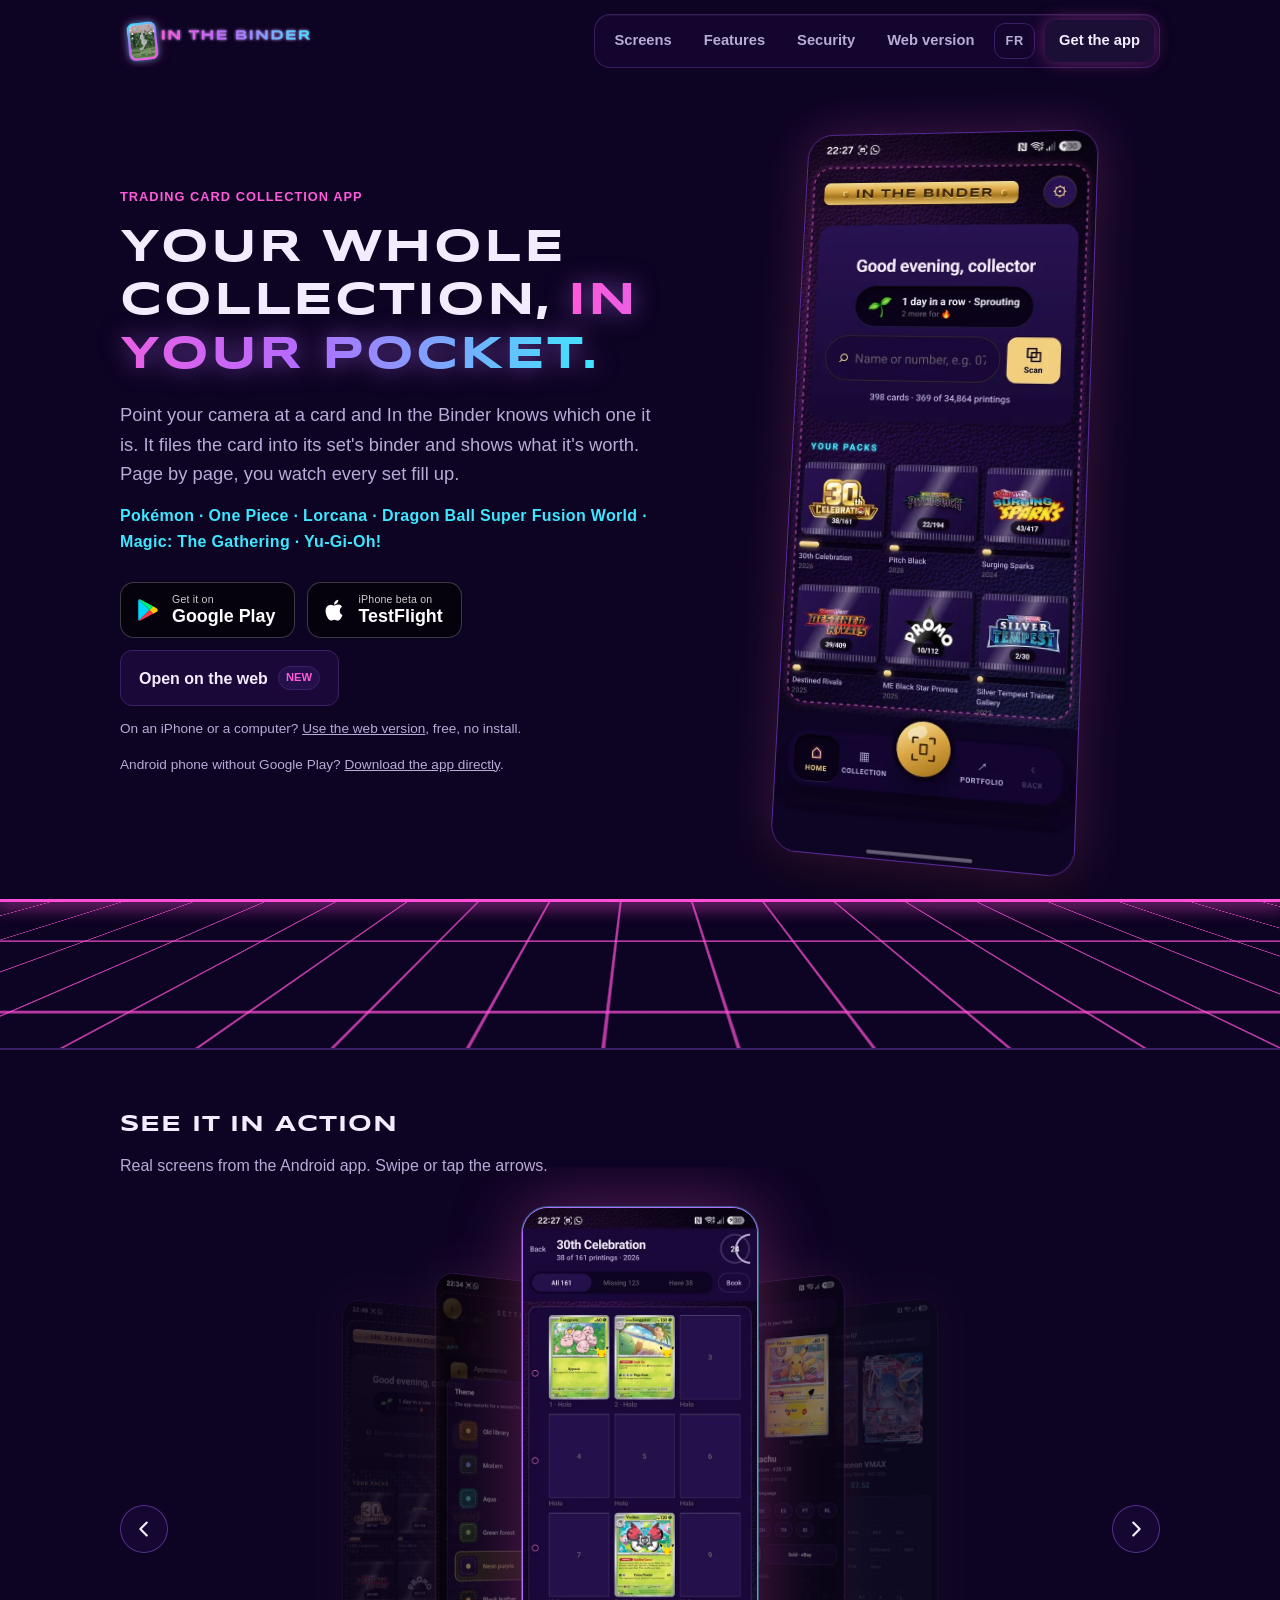
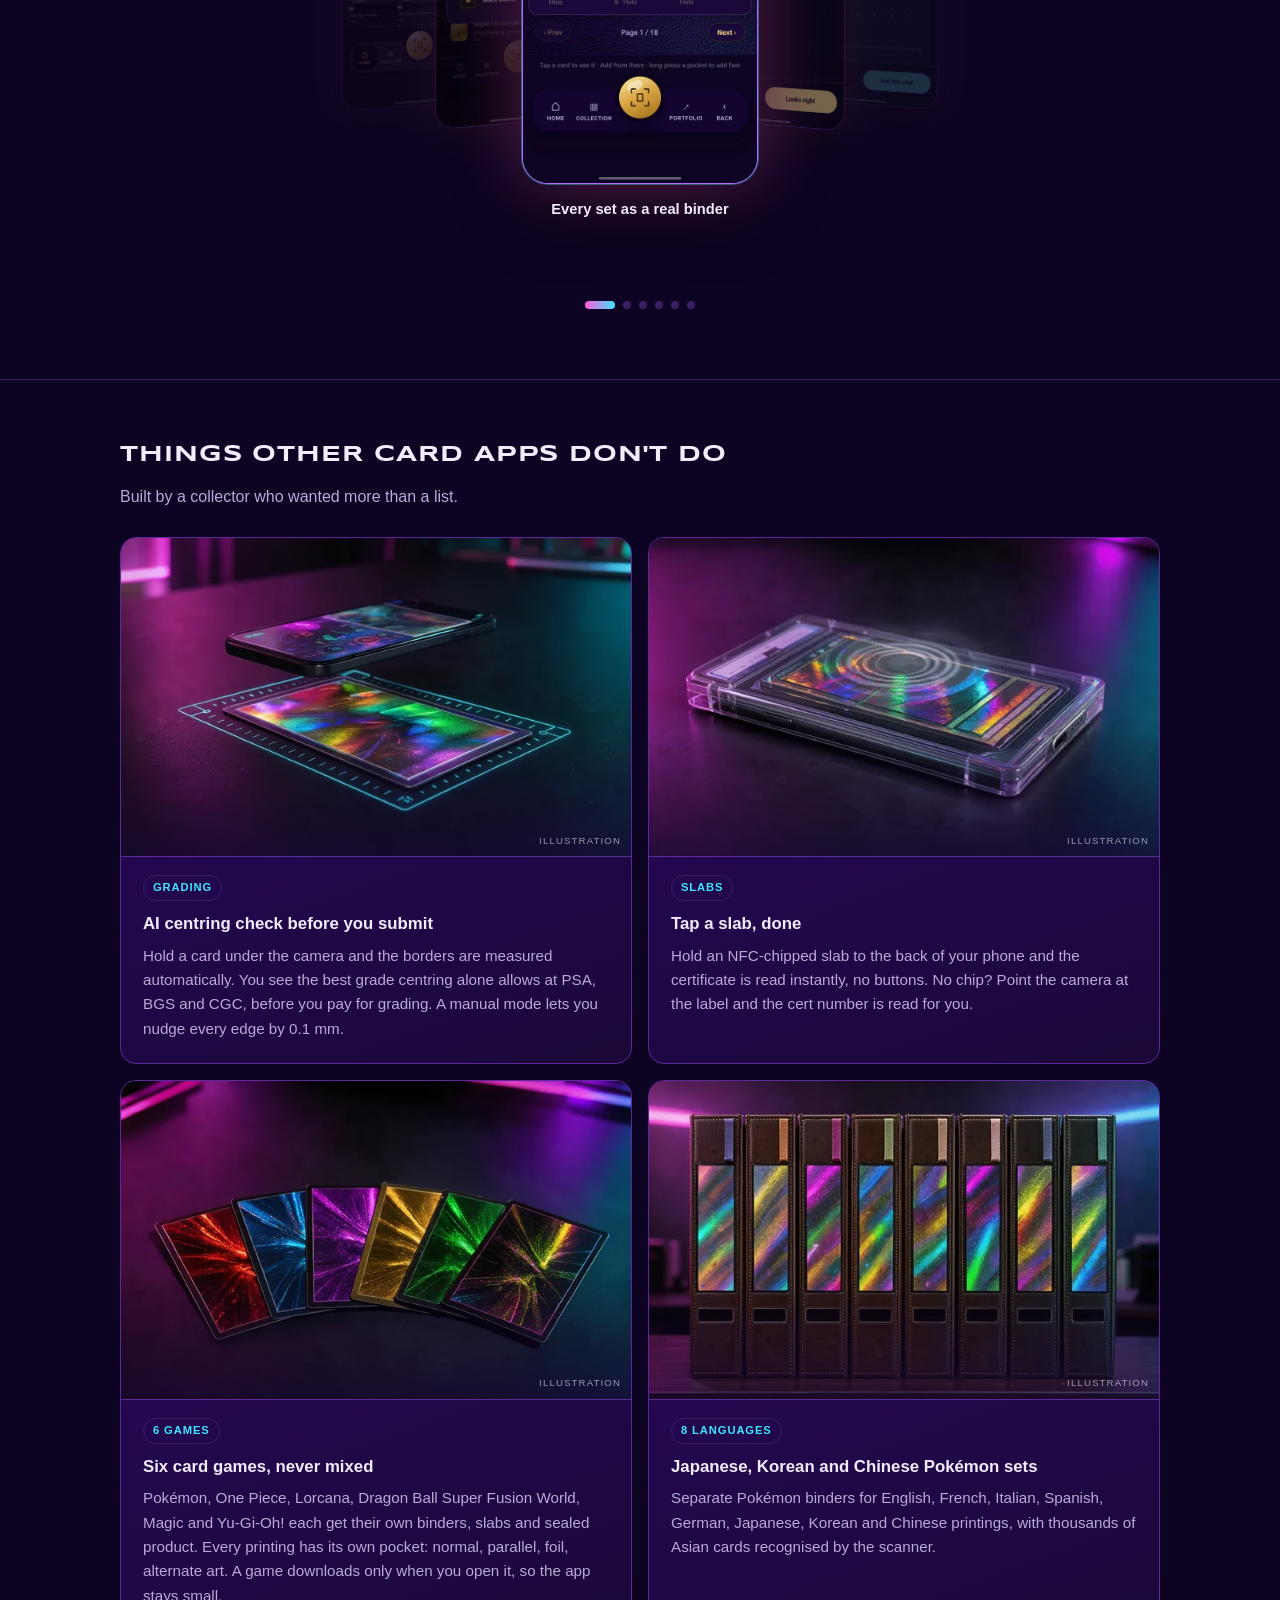
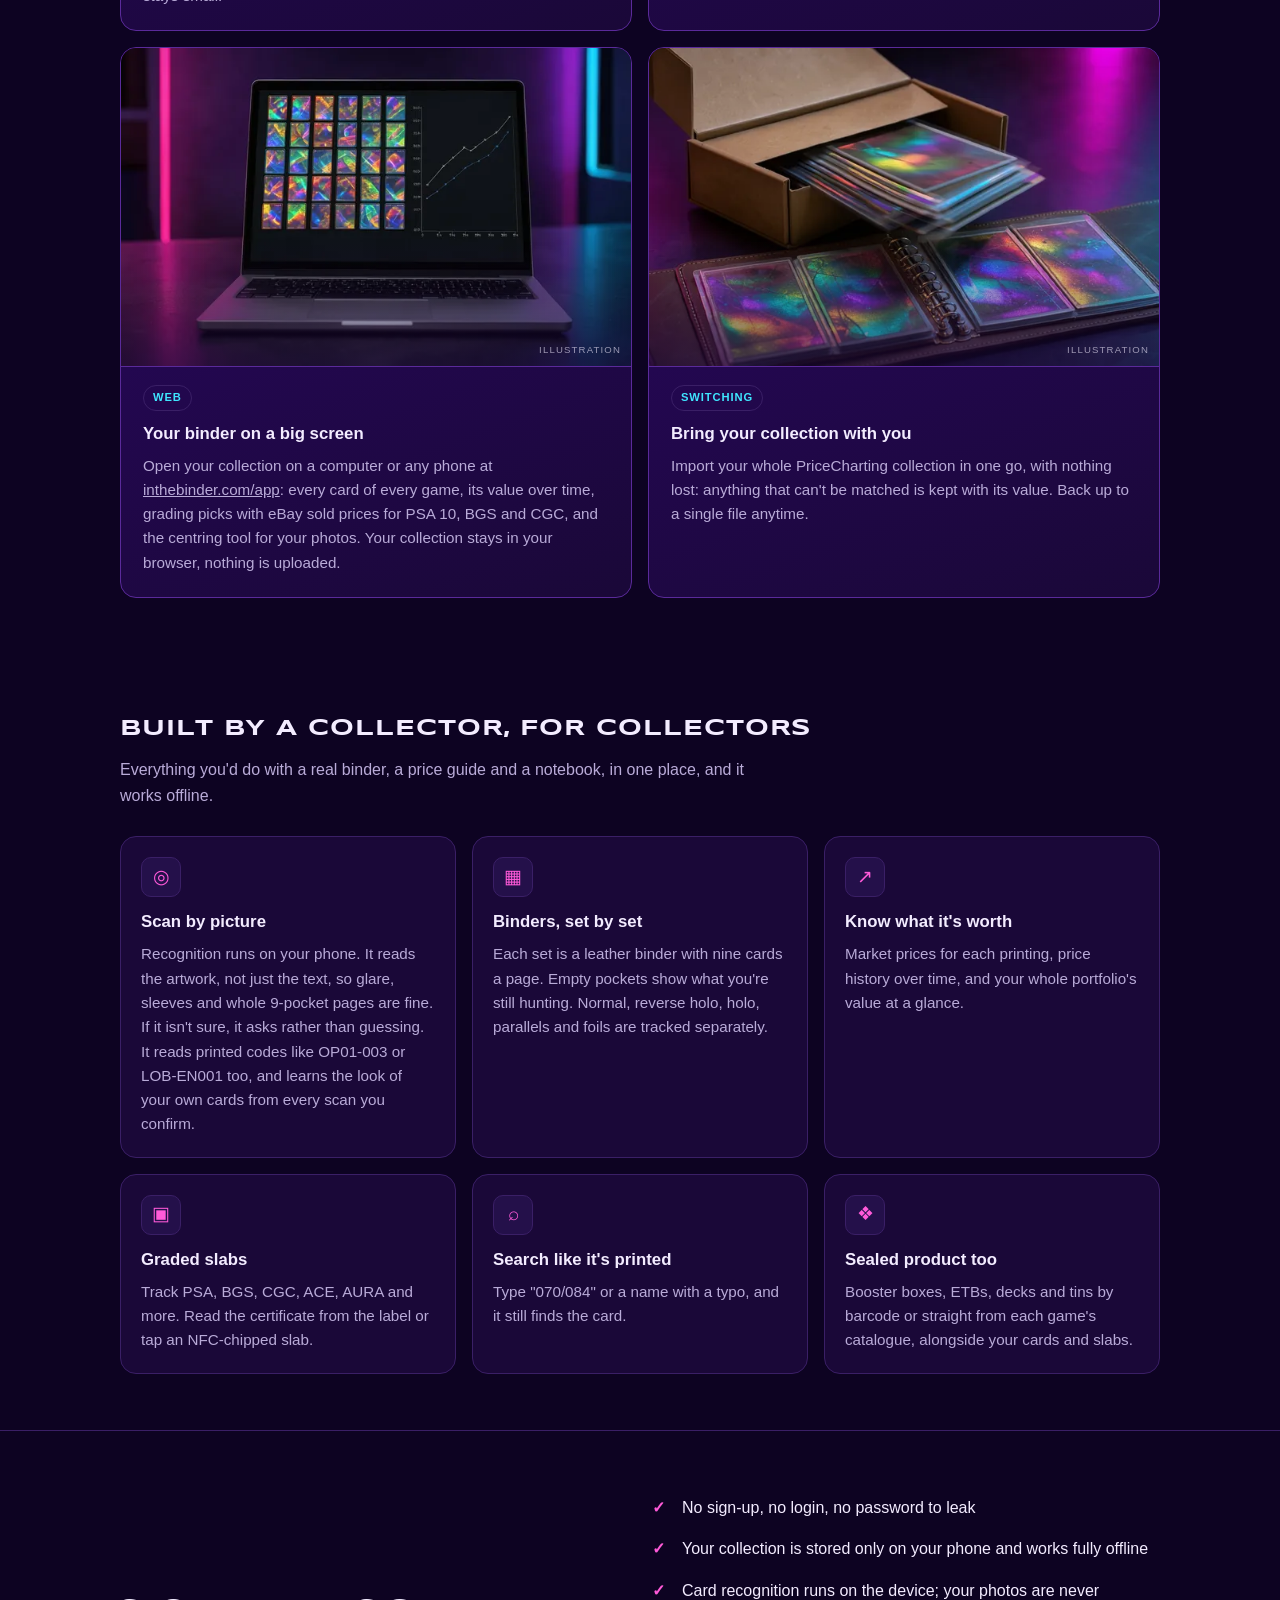
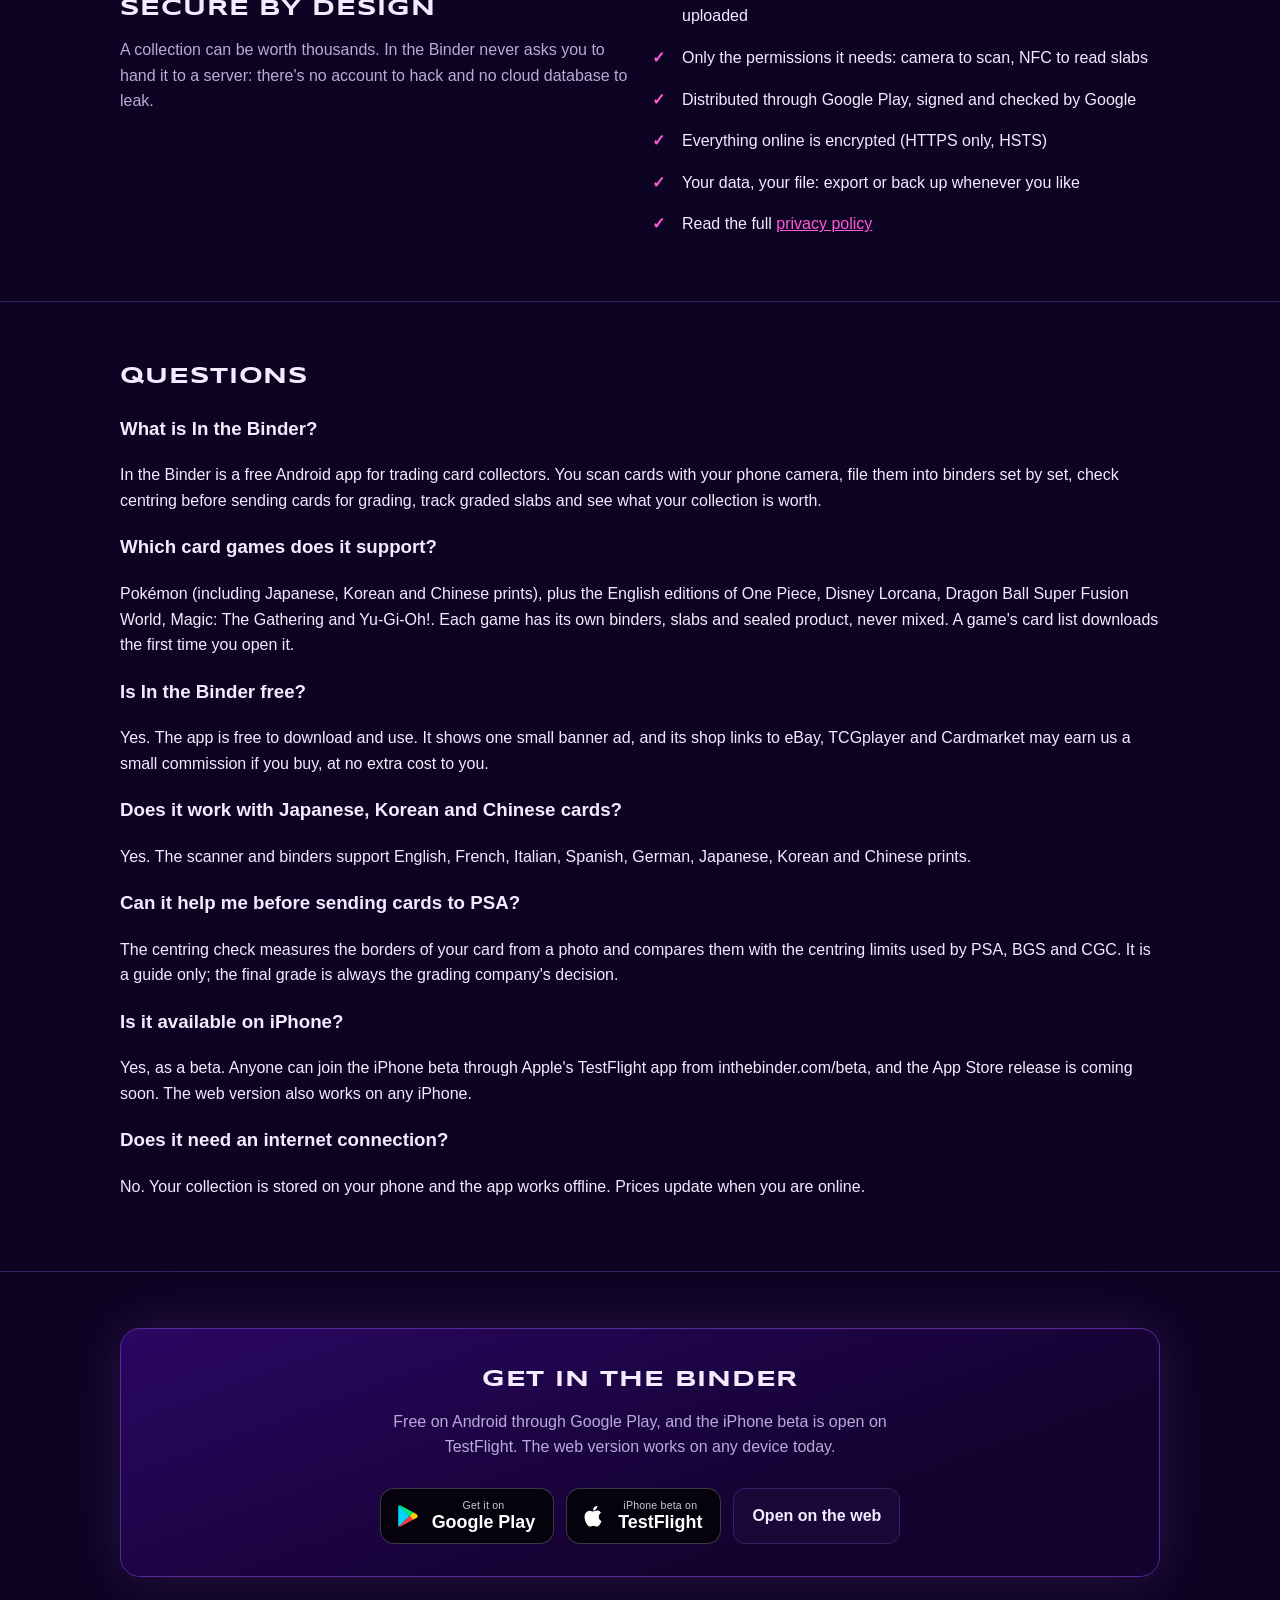
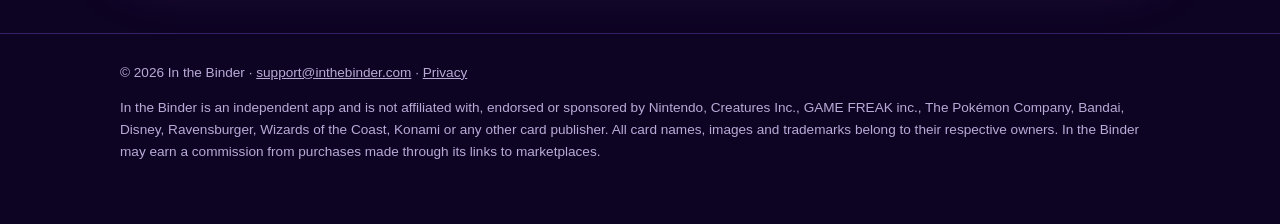
==== commit eb5bb826: "APK download page (EN+FR) for Android phones without Google Play 1.15.0 build 34, hosted as a GitHub" ====
--- a/index.html
+++ b/index.html
@@ -243,6 +243,7 @@
         <a class="btn" href="/app/">Open on the web <span class="soon">NEW</span></a>
       </div>
       <p class="note">On an iPhone or a computer? <a href="/app/" style="color:inherit;text-decoration:underline">Use the web version</a>, free, no install.</p>
+      <p class="note">Android phone without Google Play? <a href="/download/" style="color:inherit;text-decoration:underline">Download the app directly</a>.</p>
     </div>
 
     <div class="hero-phone" id="heroPhone"><img class="shot" src="/shots/home.webp" width="540" height="1320" alt="In the Binder home screen showing the collector's sets with progress" fetchpriority="high"><i class="sheen" aria-hidden="true"></i></div>
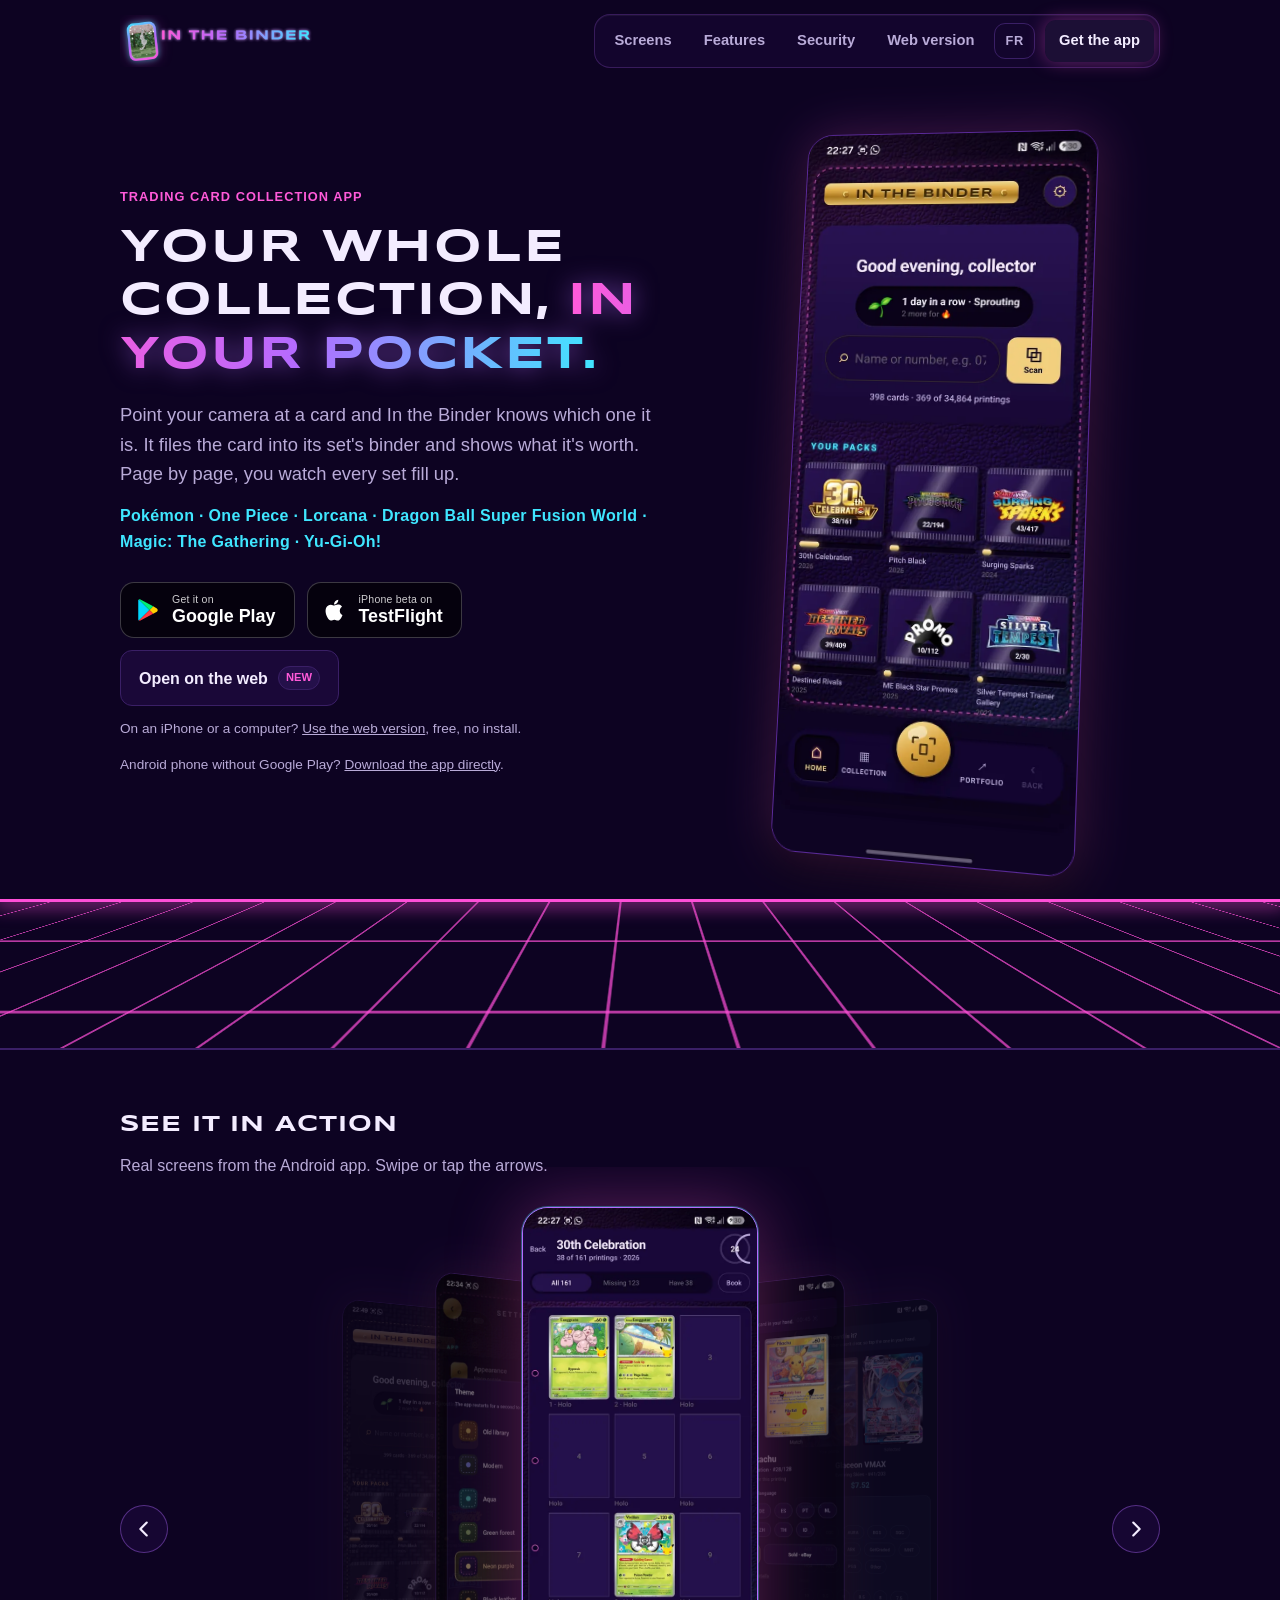
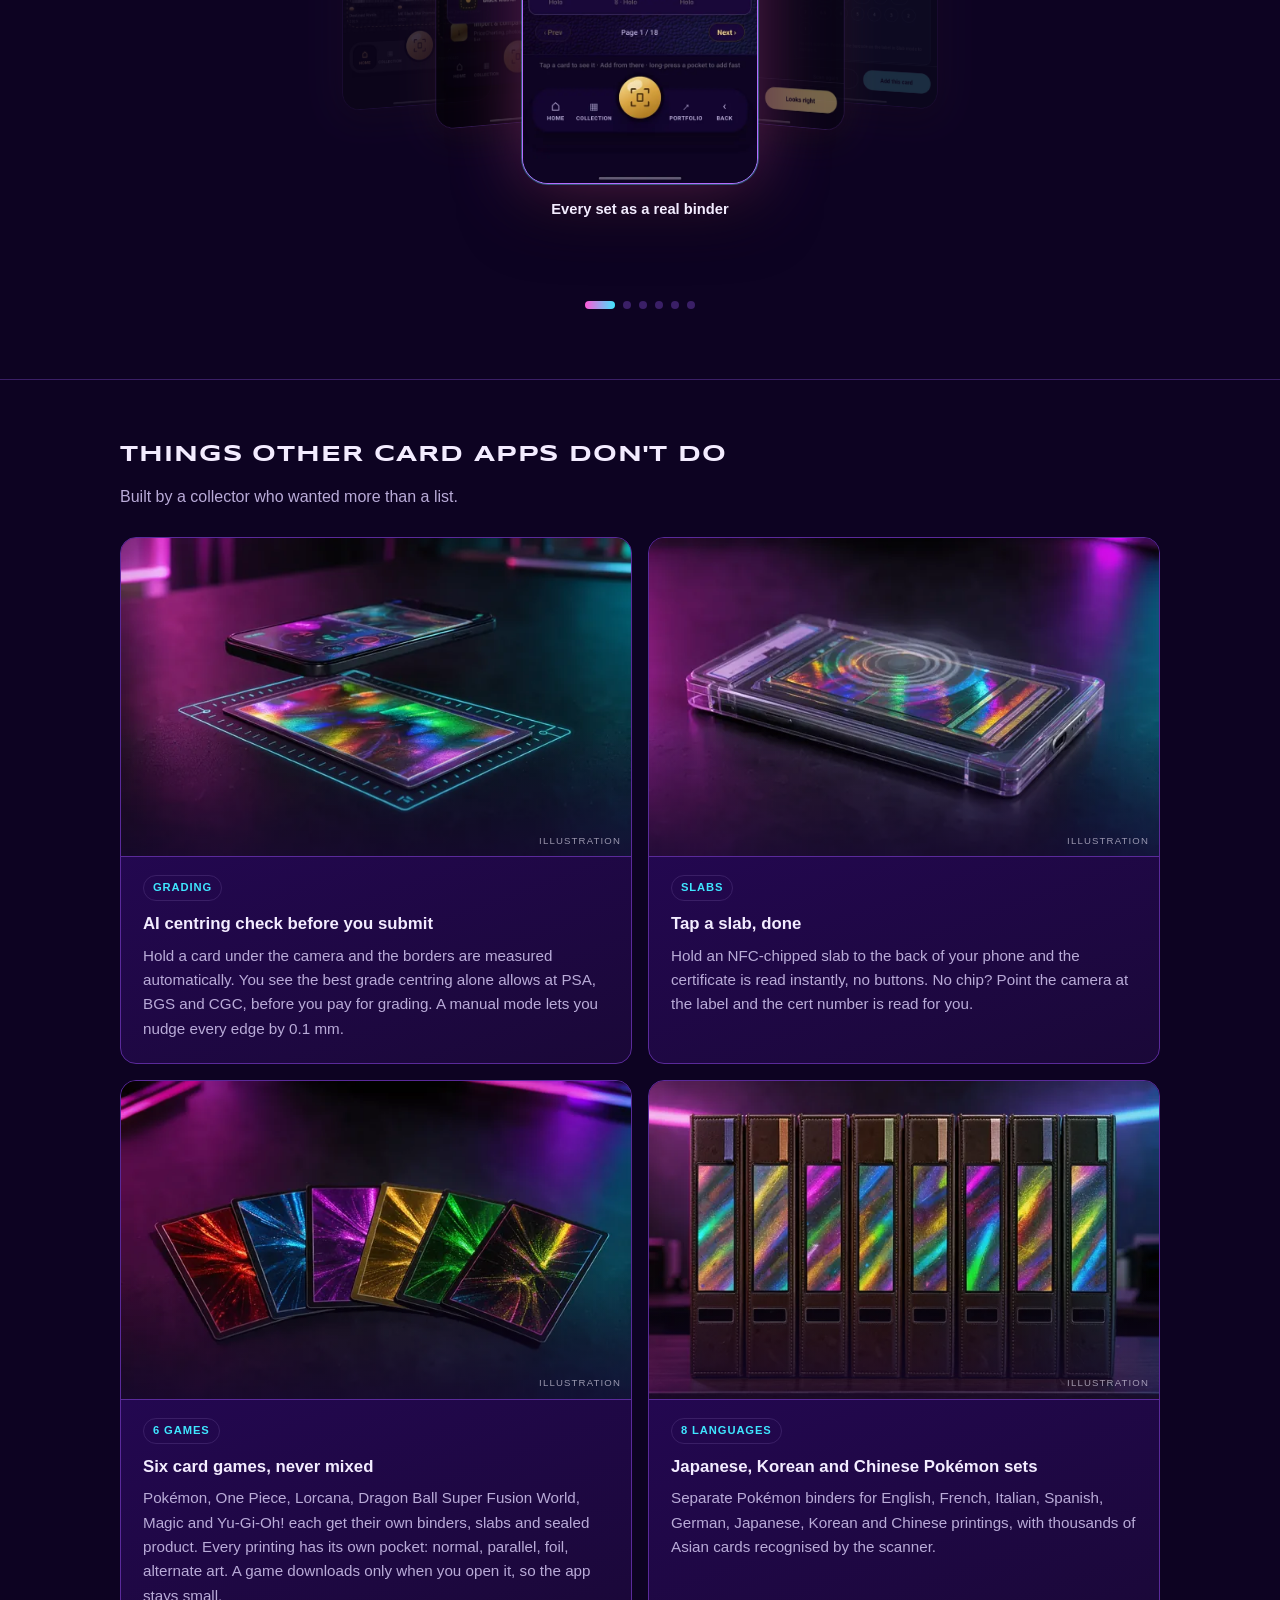
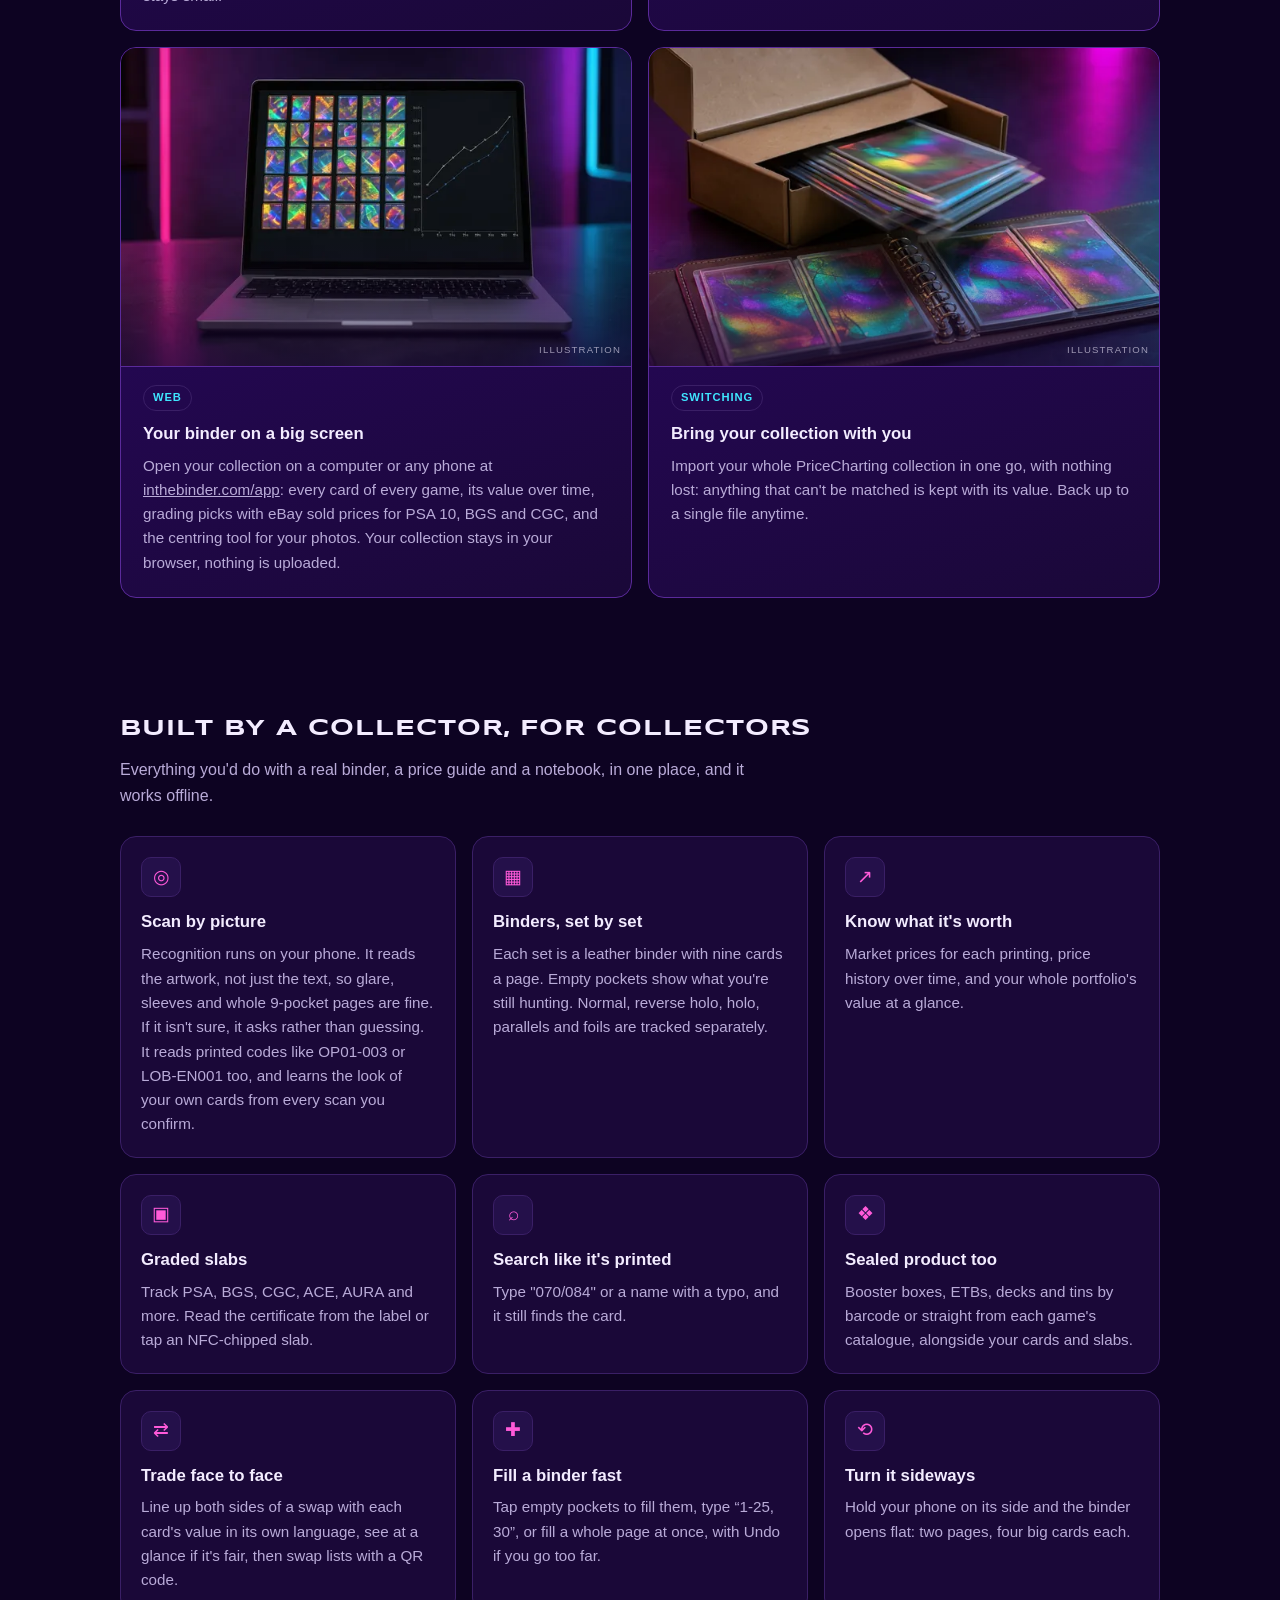
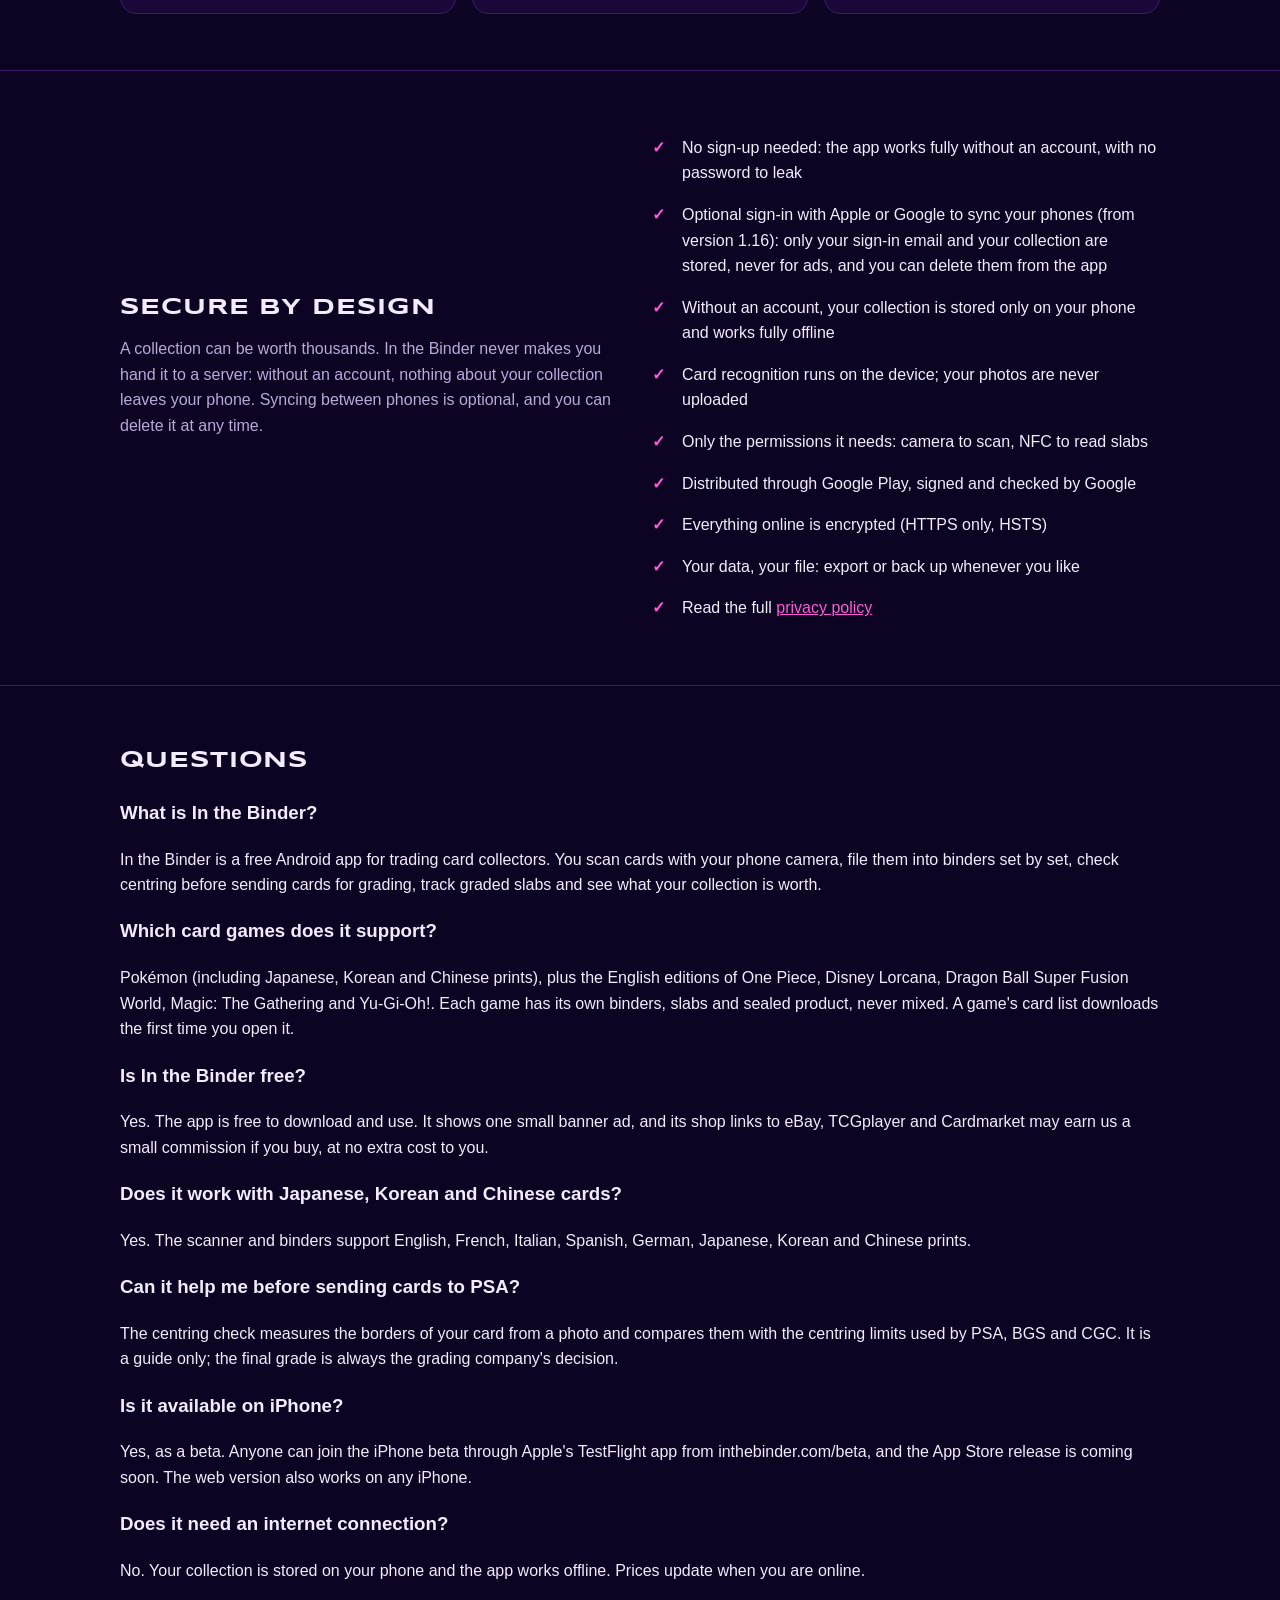
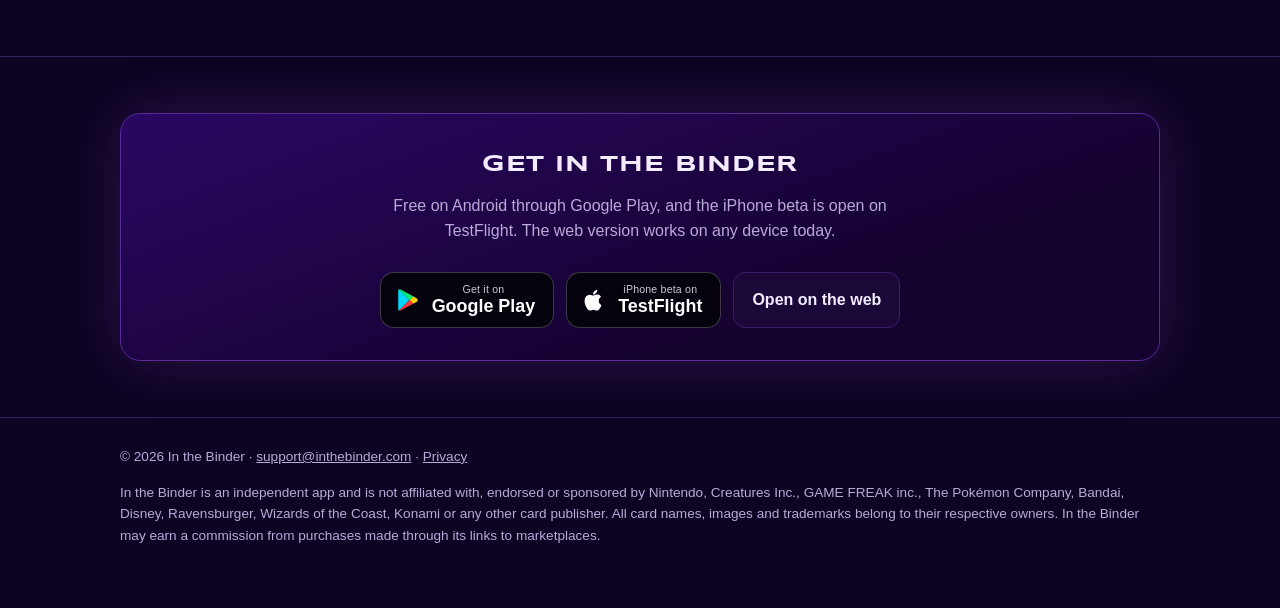
==== commit 0eedfa83: "Privacy: optional account and sync; account deletion page; new features on the home page Co-Authored" ====
--- a/index.html
+++ b/index.html
@@ -297,6 +297,9 @@
       <div class="feat"><div class="ico">▣</div><h3>Graded slabs</h3><p>Track PSA, BGS, CGC, ACE, AURA and more. Read the certificate from the label or tap an NFC-chipped slab.</p></div>
       <div class="feat"><div class="ico">⌕</div><h3>Search like it's printed</h3><p>Type "070/084" or a name with a typo, and it still finds the card.</p></div>
       <div class="feat"><div class="ico">❖</div><h3>Sealed product too</h3><p>Booster boxes, ETBs, decks and tins by barcode or straight from each game's catalogue, alongside your cards and slabs.</p></div>
+      <div class="feat"><div class="ico">⇄</div><h3>Trade face to face</h3><p>Line up both sides of a swap with each card's value in its own language, see at a glance if it's fair, then swap lists with a QR code.</p></div>
+      <div class="feat"><div class="ico">✚</div><h3>Fill a binder fast</h3><p>Tap empty pockets to fill them, type “1-25, 30”, or fill a whole page at once, with Undo if you go too far.</p></div>
+      <div class="feat"><div class="ico">⟲</div><h3>Turn it sideways</h3><p>Hold your phone on its side and the binder opens flat: two pages, four big cards each.</p></div>
     </div>
   </div>
 </section>
@@ -305,11 +308,12 @@
   <div class="wrap privacy">
     <div>
       <h2>Secure by design</h2>
-      <p class="sub">A collection can be worth thousands. In the Binder never asks you to hand it to a server: there's no account to hack and no cloud database to leak.</p>
+      <p class="sub">A collection can be worth thousands. In the Binder never makes you hand it to a server: without an account, nothing about your collection leaves your phone. Syncing between phones is optional, and you can delete it at any time.</p>
     </div>
     <ul class="check">
-      <li>No sign-up, no login, no password to leak</li>
-      <li>Your collection is stored only on your phone and works fully offline</li>
+      <li>No sign-up needed: the app works fully without an account, with no password to leak</li>
+      <li>Optional sign-in with Apple or Google to sync your phones (from version 1.16): only your sign-in email and your collection are stored, never for ads, and you can delete them from the app</li>
+      <li>Without an account, your collection is stored only on your phone and works fully offline</li>
       <li>Card recognition runs on the device; your photos are never uploaded</li>
       <li>Only the permissions it needs: camera to scan, NFC to read slabs</li>
       <li>Distributed through Google Play, signed and checked by Google</li>
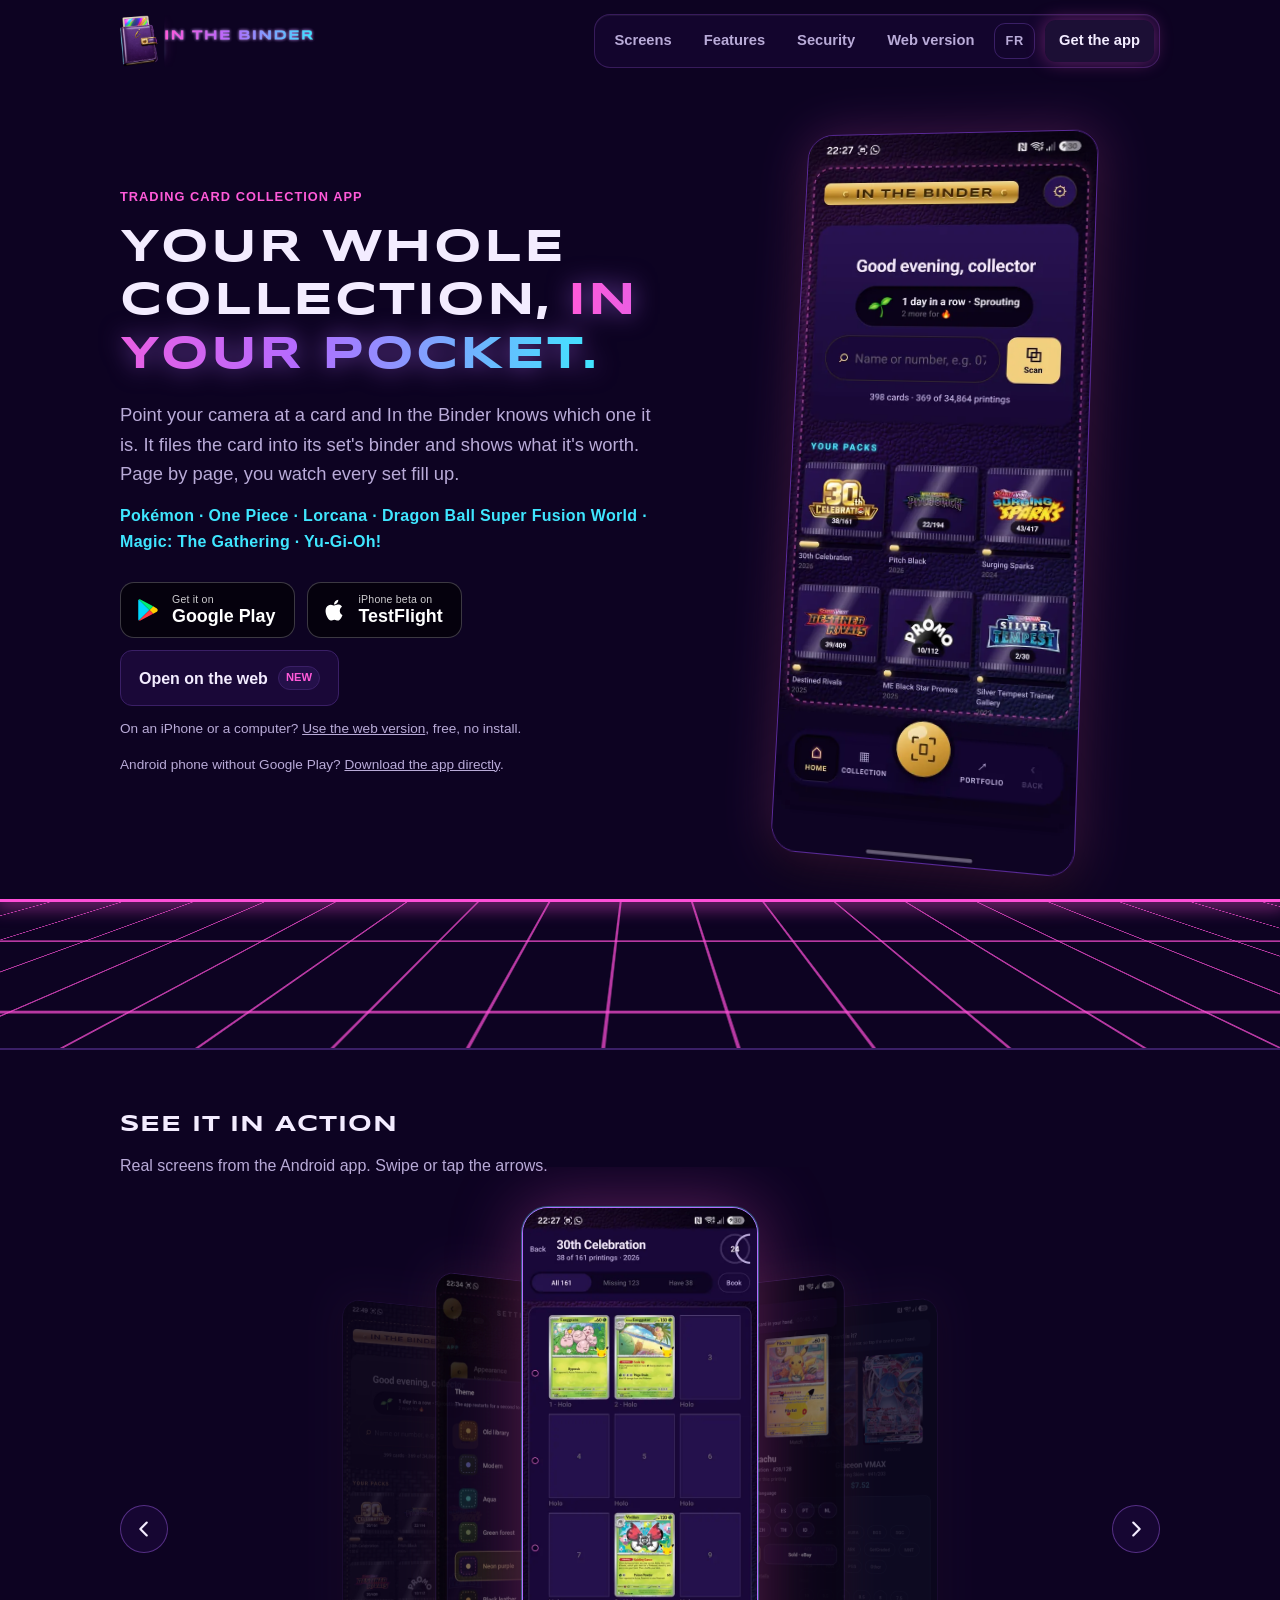
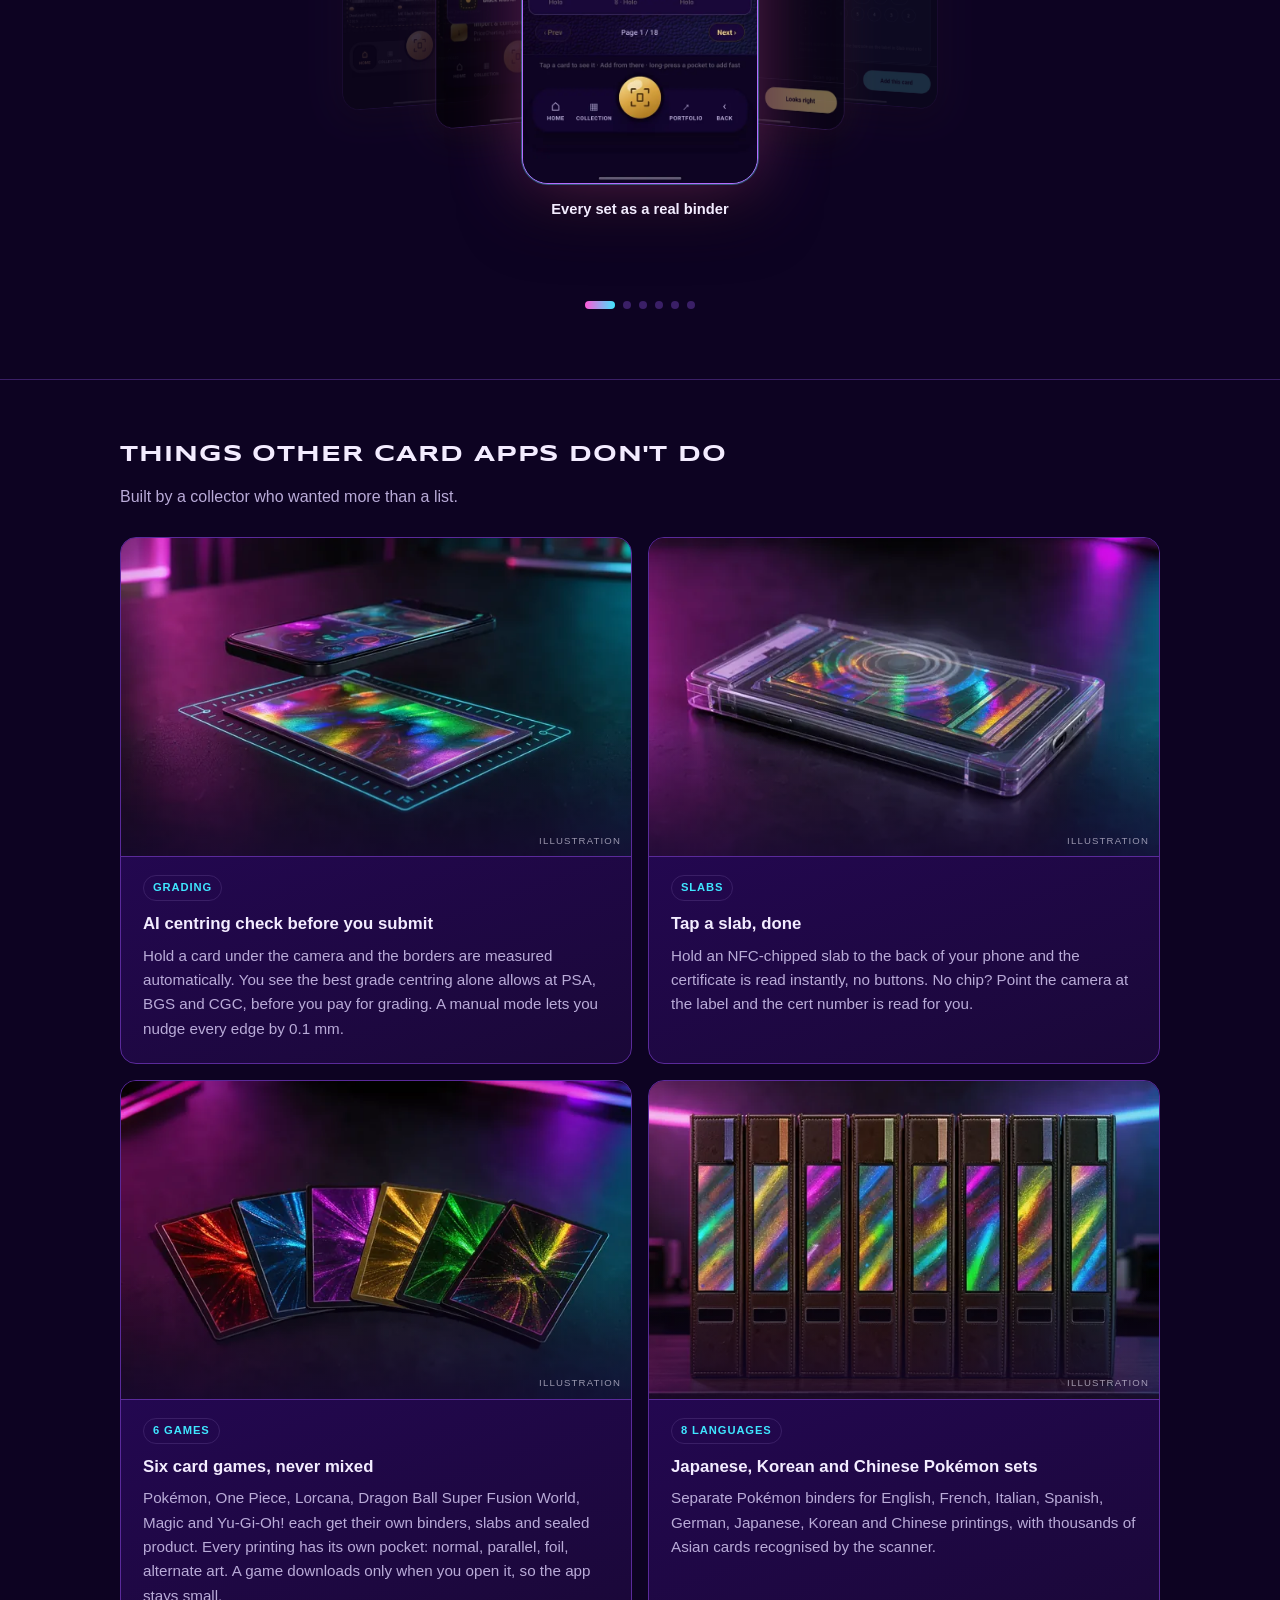
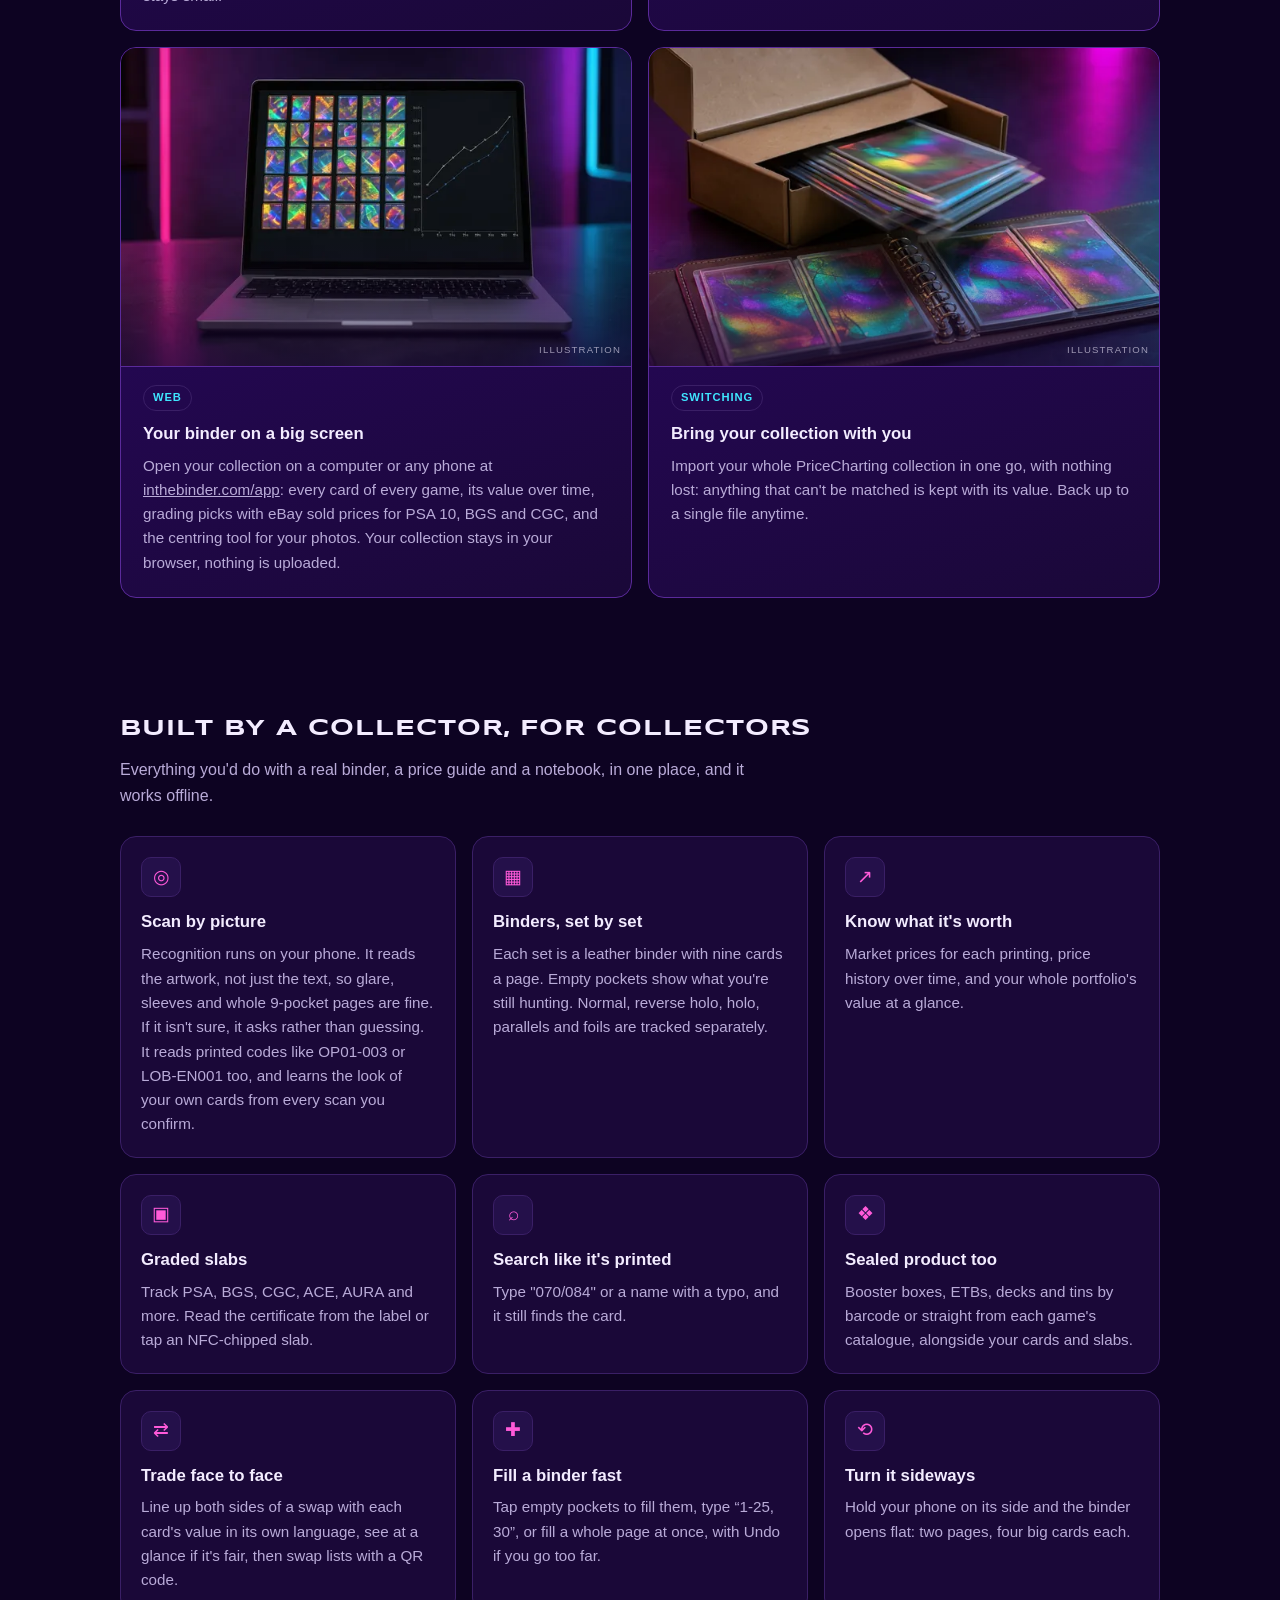
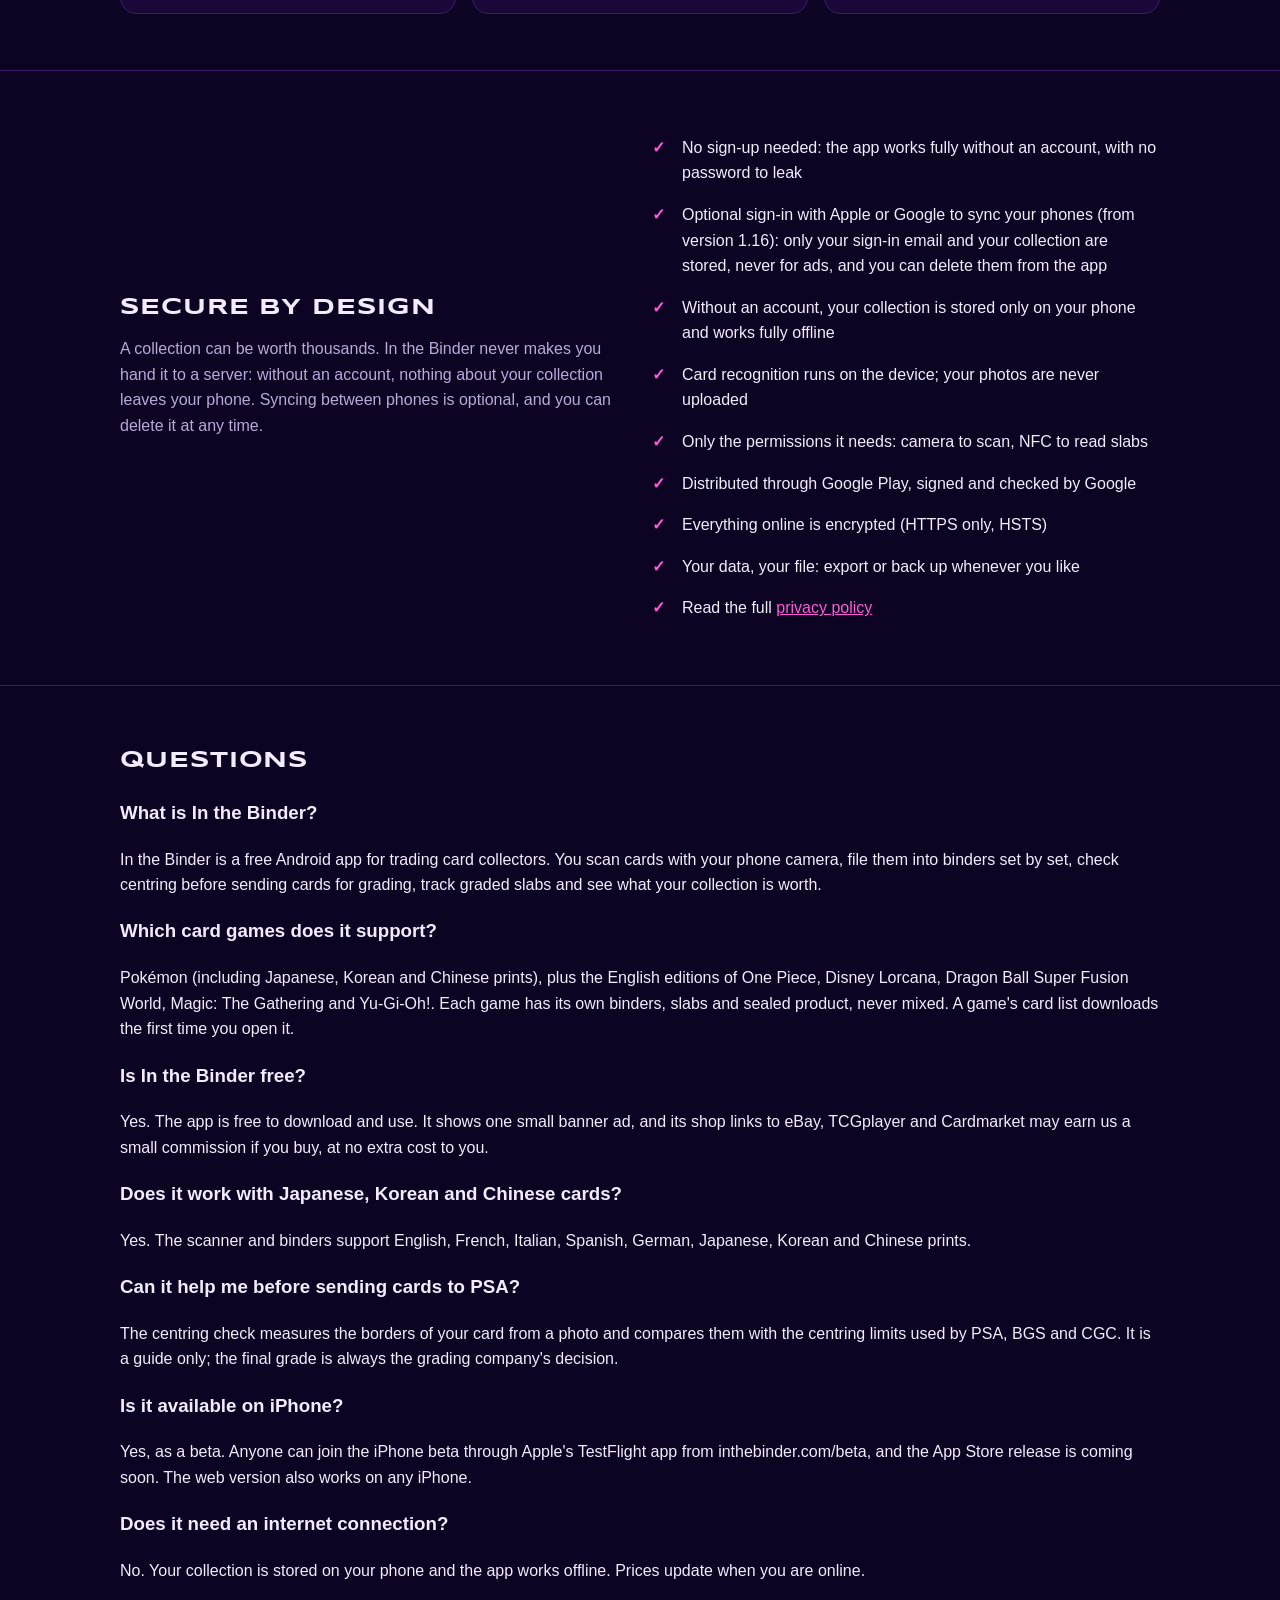
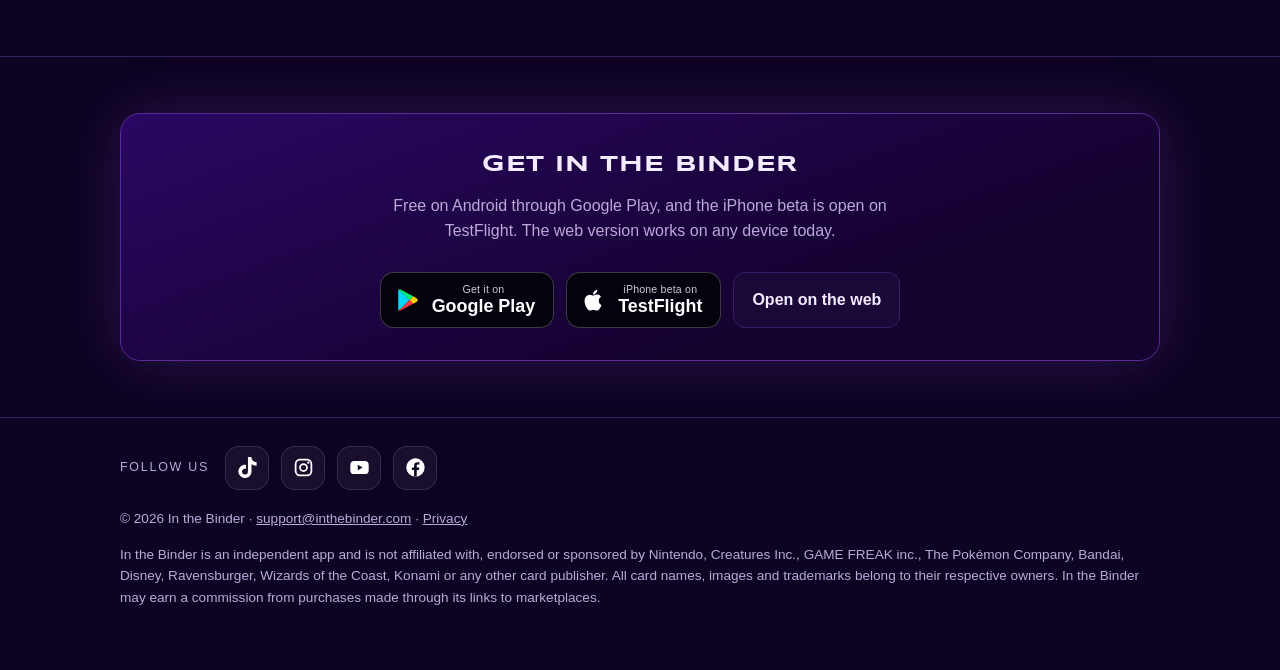
==== commit 7c52d125: "Social links in the footer (TikTok, Instagram, YouTube, Facebook) and schema.org sameAs Co-Authored-" ====
--- a/index.html
+++ b/index.html
@@ -23,7 +23,7 @@
 <link rel="canonical" href="https://inthebinder.com/">
 <link rel="apple-touch-icon" href="/apple-touch-icon.png">
 <script type="application/ld+json">
-{"@context":"https://schema.org","@graph":[{"@type":"Organization","@id":"https://inthebinder.com/#org","name":"In the Binder","url":"https://inthebinder.com/","logo":"https://inthebinder.com/press/icon-512.png","email":"support@inthebinder.com"},{"@type":"WebSite","@id":"https://inthebinder.com/#site","name":"In the Binder","alternateName":["In the Binder app","InTheBinder"],"url":"https://inthebinder.com/","publisher":{"@id":"https://inthebinder.com/#org"},"inLanguage":"en-GB"},{"@type":"FAQPage","mainEntity":[{"@type":"Question","name":"What is In the Binder?","acceptedAnswer":{"@type":"Answer","text":"In the Binder is a free Android app for trading card collectors. You scan cards with your phone camera, file them into binders set by set, check centring before sending cards for grading, track graded slabs and see what your collection is worth."}},{"@type":"Question","name":"Which card games does it support?","acceptedAnswer":{"@type":"Answer","text":"Pokémon (including Japanese, Korean and Chinese prints), plus the English editions of One Piece, Disney Lorcana, Dragon Ball Super Fusion World, Magic: The Gathering and Yu-Gi-Oh!. Each game has its own binders, slabs and sealed product, never mixed. A game's card list downloads the first time you open it."}},{"@type":"Question","name":"Is In the Binder free?","acceptedAnswer":{"@type":"Answer","text":"Yes. The app is free to download and use. It shows one small banner ad, and its shop links to eBay, TCGplayer and Cardmarket may earn us a small commission if you buy, at no extra cost to you."}},{"@type":"Question","name":"Does it work with Japanese, Korean and Chinese cards?","acceptedAnswer":{"@type":"Answer","text":"Yes. The scanner and binders support English, French, Italian, Spanish, German, Japanese, Korean and Chinese prints."}},{"@type":"Question","name":"Can it help me before sending cards to PSA?","acceptedAnswer":{"@type":"Answer","text":"The centring check measures the borders of your card from a photo and compares them with the centring limits used by PSA, BGS and CGC. It is a guide only; the final grade is always the grading company's decision."}},{"@type":"Question","name":"Is it available on iPhone?","acceptedAnswer":{"@type":"Answer","text":"Yes, as a beta. Anyone can join the iPhone beta through Apple's TestFlight app from inthebinder.com/beta, and the App Store release is coming soon. The web version also works on any iPhone."}},{"@type":"Question","name":"Does it need an internet connection?","acceptedAnswer":{"@type":"Answer","text":"No. Your collection is stored on your phone and the app works offline. Prices update when you are online."}}]},{"@type":"SoftwareApplication","publisher":{"@id":"https://inthebinder.com/#org"},"name":"In the Binder","operatingSystem":"Android","applicationCategory":"UtilitiesApplication","description":"Scan trading cards with your camera (Pokémon, One Piece, Disney Lorcana, Dragon Ball Super Fusion World, Magic: The Gathering and Yu-Gi-Oh!), file them into binders by set, track graded slabs and see what your collection is worth. Works offline.","featureList":["Camera card scanner","Pokémon, One Piece, Disney Lorcana, Dragon Ball Super Fusion World, Magic: The Gathering and Yu-Gi-Oh!","English, French, Italian, Spanish, German, Japanese, Korean and Chinese cards","Binders by set with missing-card tracking","Centring check for PSA, BGS and CGC grading","Graded slab and NFC tag reading","Collection value and price tracking","PriceCharting import and CSV backup"],"keywords":"pokemon card scanner, one piece card scanner, lorcana collection tracker, mtg collection app, yugioh card scanner, TCG collection tracker, PSA grading centering, card binder app, Japanese pokemon cards","inLanguage":"en-GB","offers":{"@type":"Offer","price":"0","priceCurrency":"GBP"},"url":"https://inthebinder.com/","downloadUrl":"https://play.google.com/store/apps/details?id=com.inthebinder.app","author":{"@id":"https://inthebinder.com/#org"}}]}
+{"@context":"https://schema.org","@graph":[{"@type":"Organization","@id":"https://inthebinder.com/#org","name":"In the Binder","url":"https://inthebinder.com/","sameAs":["https://www.tiktok.com/@in.the.binder","https://www.instagram.com/in.the.binder/","https://www.youtube.com/@in.the.binder","https://www.facebook.com/profile.php?id=61596048744806"],"logo":"https://inthebinder.com/press/icon-512.png","email":"support@inthebinder.com"},{"@type":"WebSite","@id":"https://inthebinder.com/#site","name":"In the Binder","alternateName":["In the Binder app","InTheBinder"],"url":"https://inthebinder.com/","publisher":{"@id":"https://inthebinder.com/#org"},"inLanguage":"en-GB"},{"@type":"FAQPage","mainEntity":[{"@type":"Question","name":"What is In the Binder?","acceptedAnswer":{"@type":"Answer","text":"In the Binder is a free Android app for trading card collectors. You scan cards with your phone camera, file them into binders set by set, check centring before sending cards for grading, track graded slabs and see what your collection is worth."}},{"@type":"Question","name":"Which card games does it support?","acceptedAnswer":{"@type":"Answer","text":"Pokémon (including Japanese, Korean and Chinese prints), plus the English editions of One Piece, Disney Lorcana, Dragon Ball Super Fusion World, Magic: The Gathering and Yu-Gi-Oh!. Each game has its own binders, slabs and sealed product, never mixed. A game's card list downloads the first time you open it."}},{"@type":"Question","name":"Is In the Binder free?","acceptedAnswer":{"@type":"Answer","text":"Yes. The app is free to download and use. It shows one small banner ad, and its shop links to eBay, TCGplayer and Cardmarket may earn us a small commission if you buy, at no extra cost to you."}},{"@type":"Question","name":"Does it work with Japanese, Korean and Chinese cards?","acceptedAnswer":{"@type":"Answer","text":"Yes. The scanner and binders support English, French, Italian, Spanish, German, Japanese, Korean and Chinese prints."}},{"@type":"Question","name":"Can it help me before sending cards to PSA?","acceptedAnswer":{"@type":"Answer","text":"The centring check measures the borders of your card from a photo and compares them with the centring limits used by PSA, BGS and CGC. It is a guide only; the final grade is always the grading company's decision."}},{"@type":"Question","name":"Is it available on iPhone?","acceptedAnswer":{"@type":"Answer","text":"Yes, as a beta. Anyone can join the iPhone beta through Apple's TestFlight app from inthebinder.com/beta, and the App Store release is coming soon. The web version also works on any iPhone."}},{"@type":"Question","name":"Does it need an internet connection?","acceptedAnswer":{"@type":"Answer","text":"No. Your collection is stored on your phone and the app works offline. Prices update when you are online."}}]},{"@type":"SoftwareApplication","publisher":{"@id":"https://inthebinder.com/#org"},"name":"In the Binder","operatingSystem":"Android","applicationCategory":"UtilitiesApplication","description":"Scan trading cards with your camera (Pokémon, One Piece, Disney Lorcana, Dragon Ball Super Fusion World, Magic: The Gathering and Yu-Gi-Oh!), file them into binders by set, track graded slabs and see what your collection is worth. Works offline.","featureList":["Camera card scanner","Pokémon, One Piece, Disney Lorcana, Dragon Ball Super Fusion World, Magic: The Gathering and Yu-Gi-Oh!","English, French, Italian, Spanish, German, Japanese, Korean and Chinese cards","Binders by set with missing-card tracking","Centring check for PSA, BGS and CGC grading","Graded slab and NFC tag reading","Collection value and price tracking","PriceCharting import and CSV backup"],"keywords":"pokemon card scanner, one piece card scanner, lorcana collection tracker, mtg collection app, yugioh card scanner, TCG collection tracker, PSA grading centering, card binder app, Japanese pokemon cards","inLanguage":"en-GB","offers":{"@type":"Offer","price":"0","priceCurrency":"GBP"},"url":"https://inthebinder.com/","downloadUrl":"https://play.google.com/store/apps/details?id=com.inthebinder.app","author":{"@id":"https://inthebinder.com/#org"}}]}
 </script>
 <link rel="icon" type="image/svg+xml" href="/favicon.svg">
 <link rel="icon" type="image/png" href="/favicon.png">
@@ -215,6 +215,13 @@
   .feat.has-pic:hover .feat-pic img { transform:scale(1.05); }
   .feat-pic::after { content:""; position:absolute; inset:0; background:linear-gradient(to bottom, transparent 60%, rgba(26,8,56,.65)); pointer-events:none; }
   .pic-tag { position:absolute; z-index:1; right:10px; bottom:8px; font-size:.6rem; letter-spacing:.12em; text-transform:uppercase; color:rgba(243,236,255,.6); }
+
+/* social links (footer) */
+.social{display:flex;flex-wrap:wrap;gap:12px;align-items:center;margin:0 0 18px}
+.social .lbl{font-size:.78rem;letter-spacing:.14em;text-transform:uppercase;color:var(--dim,#a99cc8);margin-right:4px}
+.social a{width:44px;height:44px;border-radius:14px;display:grid;place-items:center;color:#fff;background:rgba(255,255,255,.05);border:1px solid rgba(255,255,255,.12);transition:transform .15s,border-color .15s,background .15s}
+.social a:hover,.social a:focus-visible{transform:translateY(-2px);border-color:#e9c46a;background:rgba(233,196,106,.12)}
+.social svg{width:21px;height:21px}
 </style>
 <script>(function(){try{var K='h7k_lang',p=location.pathname,onFr=/^\/fr(\/|$)/.test(p),s=null;try{s=localStorage.getItem(K)}catch(e){}document.addEventListener('click',function(e){var a=e.target.closest&&e.target.closest('[data-lang]');if(a){try{localStorage.setItem(K,a.getAttribute('data-lang'))}catch(e){}}});if(onFr||s)return;var L=(navigator.languages||[navigator.language||'']).join(',').toLowerCase();if(/(^|,)fr(-[a-z]+)?(,|$)/.test(L)){location.replace((p==='/'?'/fr/':'/fr'+p)+location.search+location.hash)}}catch(e){}})();</script>
 </head>
@@ -367,6 +374,7 @@
 </nav>
 <footer>
   <div class="wrap">
+    <nav class="social" aria-label="Follow us"><span class="lbl">Follow us</span><a href="https://www.tiktok.com/@in.the.binder" target="_blank" rel="noopener me" aria-label="In the Binder on TikTok" title="TikTok"><svg viewBox="0 0 24 24" aria-hidden="true"><path fill="currentColor" d="M12.53.02C13.84 0 15.14.01 16.44 0c.08 1.53.63 3.09 1.75 4.17 1.12 1.11 2.7 1.62 4.24 1.79v4.03c-1.44-.05-2.89-.35-4.2-.97-.57-.26-1.1-.59-1.62-.93-.01 2.92.01 5.84-.02 8.75-.08 1.4-.54 2.79-1.35 3.94-1.31 1.92-3.58 3.17-5.91 3.21-1.43.08-2.86-.31-4.08-1.03-2.02-1.19-3.44-3.37-3.65-5.71-.02-.5-.03-1-.01-1.49.18-1.9 1.12-3.72 2.58-4.96 1.66-1.44 3.98-2.13 6.15-1.72.02 1.48-.04 2.96-.04 4.44-.99-.32-2.15-.23-3.02.37-.63.41-1.11 1.04-1.36 1.75-.21.51-.15 1.07-.14 1.61.24 1.64 1.82 3.02 3.5 2.87 1.12-.01 2.19-.66 2.77-1.61.19-.33.4-.67.41-1.06.1-1.79.06-3.57.07-5.36.01-4.03-.01-8.05.02-12.07z"/></svg></a><a href="https://www.instagram.com/in.the.binder/" target="_blank" rel="noopener me" aria-label="In the Binder on Instagram" title="Instagram"><svg viewBox="0 0 24 24" aria-hidden="true"><rect x="3" y="3" width="18" height="18" rx="5" fill="none" stroke="currentColor" stroke-width="2"/><circle cx="12" cy="12" r="4" fill="none" stroke="currentColor" stroke-width="2"/><circle cx="17.5" cy="6.5" r="1.3" fill="currentColor"/></svg></a><a href="https://www.youtube.com/@in.the.binder" target="_blank" rel="noopener me" aria-label="In the Binder on YouTube" title="YouTube"><svg viewBox="0 0 24 24" aria-hidden="true"><rect x="1.5" y="4.5" width="21" height="15" rx="4.5" fill="currentColor"/><path d="M10 8.8v6.4l5.6-3.2z" fill="#0D0322"/></svg></a><a href="https://www.facebook.com/profile.php?id=61596048744806" target="_blank" rel="noopener me" aria-label="In the Binder on Facebook" title="Facebook"><svg viewBox="0 0 24 24" aria-hidden="true"><circle cx="12" cy="12" r="10.5" fill="currentColor"/><path d="M13.4 22.4v-7.6h2.5l.4-2.9h-2.9V10c0-.84.24-1.4 1.44-1.4h1.54V6.02c-.27-.04-1.18-.12-2.24-.12-2.22 0-3.74 1.36-3.74 3.84v2.16H7.9v2.9h2.5v7.6z" fill="#0D0322"/></svg></a></nav>
     <div class="row">
       <span>© 2026 In the Binder · <a href="mailto:support@inthebinder.com">support@inthebinder.com</a> · <a href="/privacy.html">Privacy</a></span>
     </div>
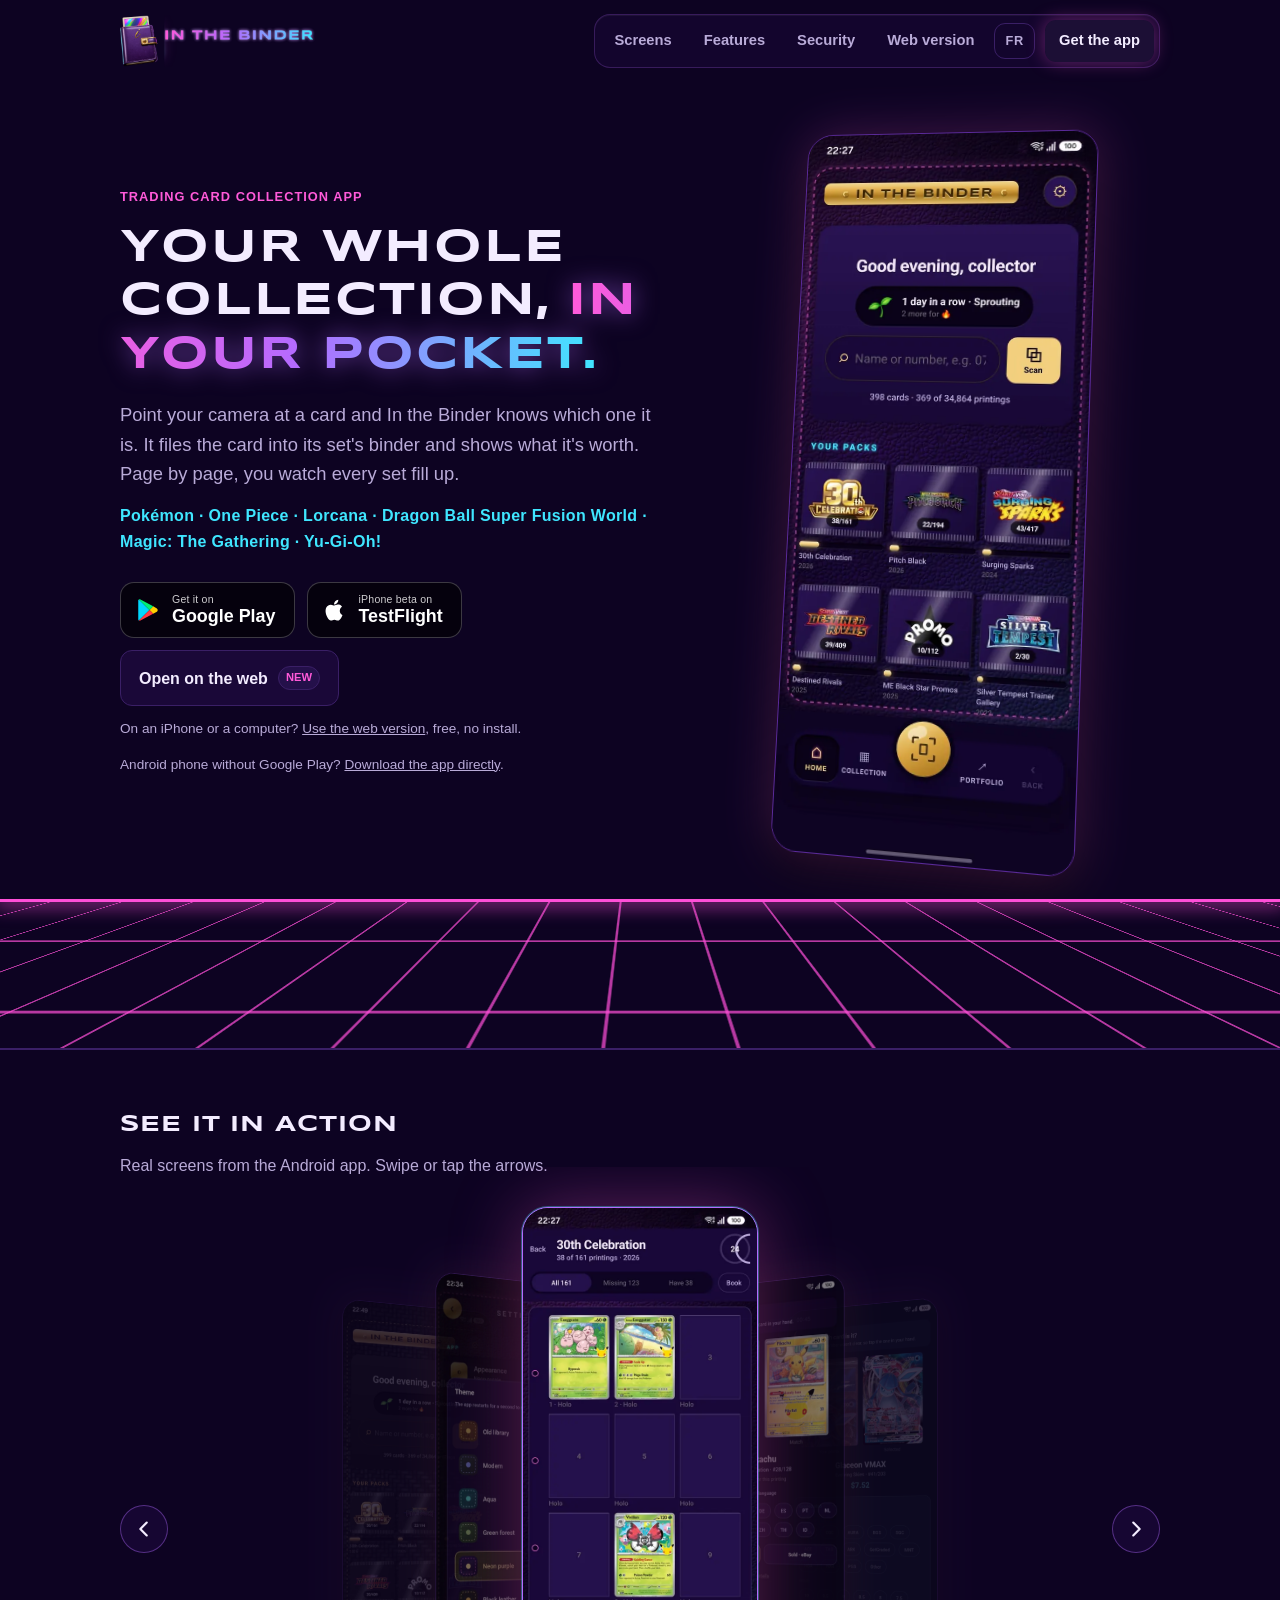
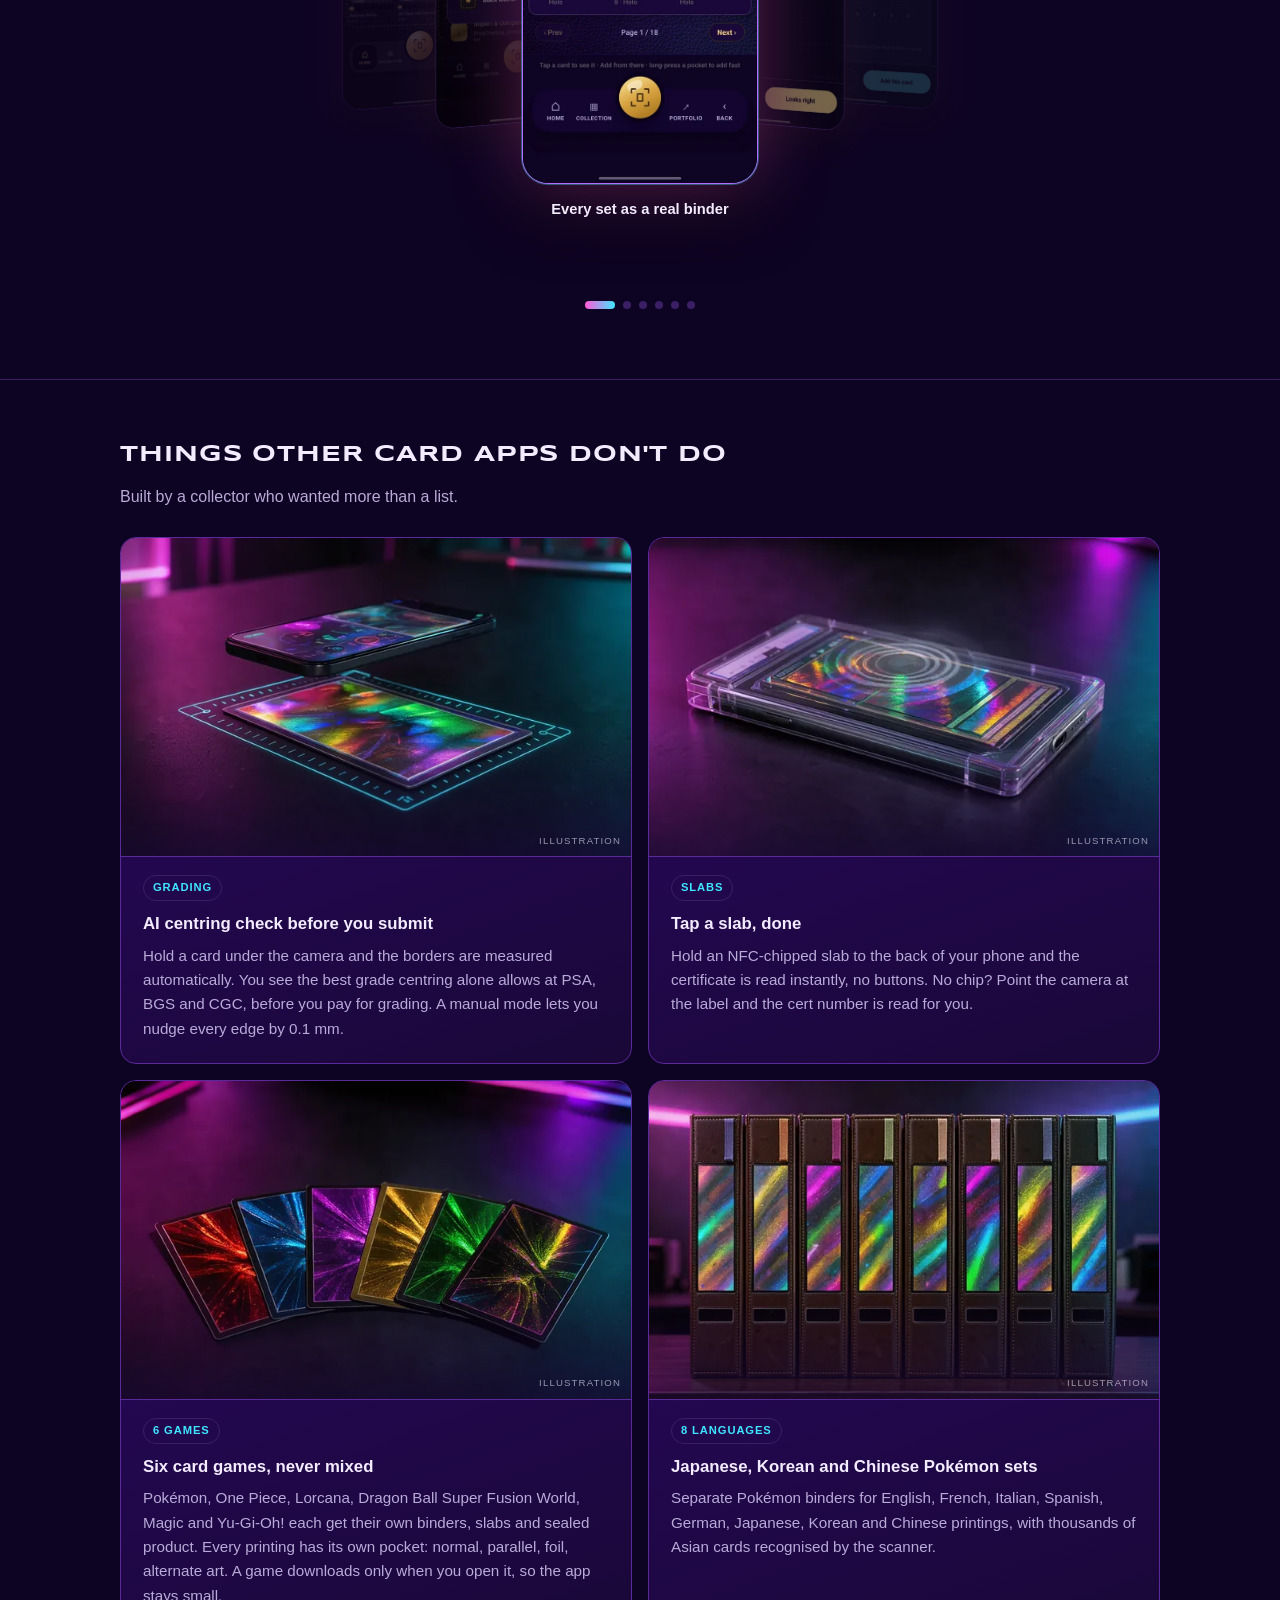
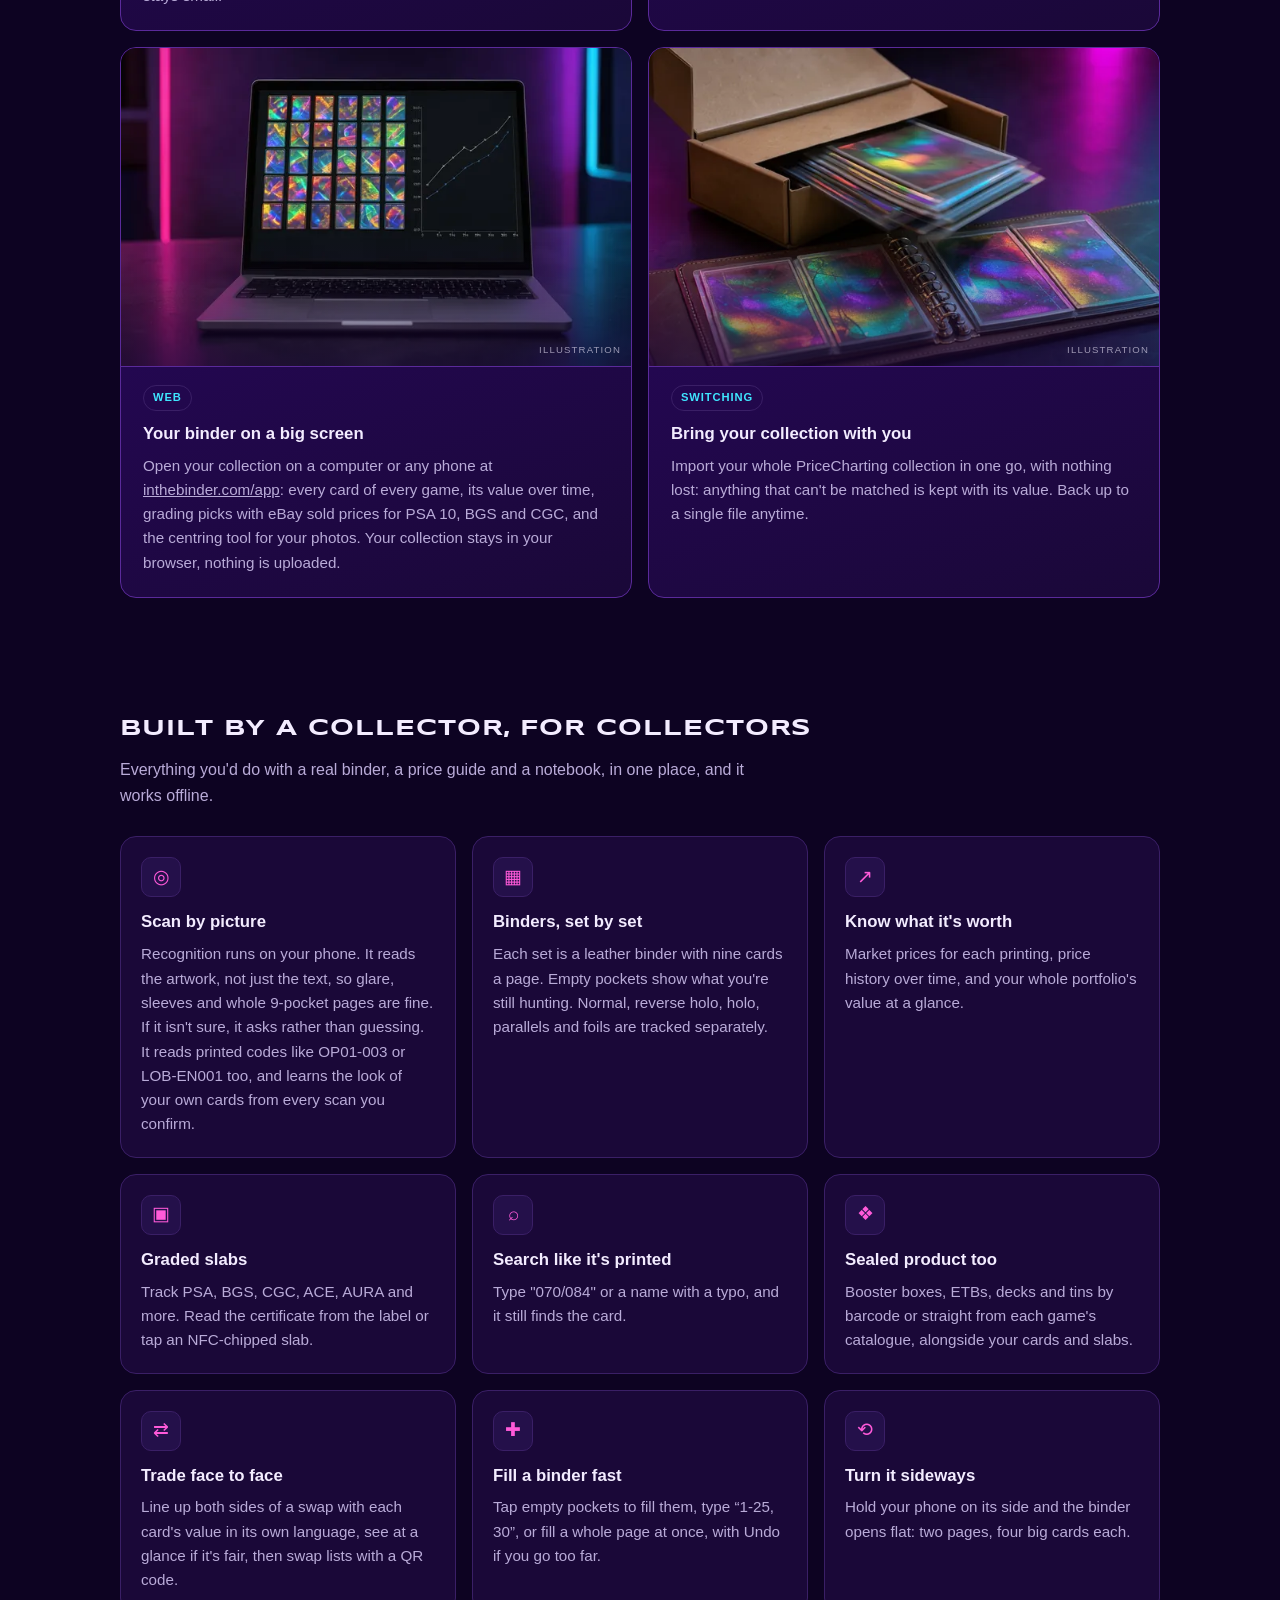
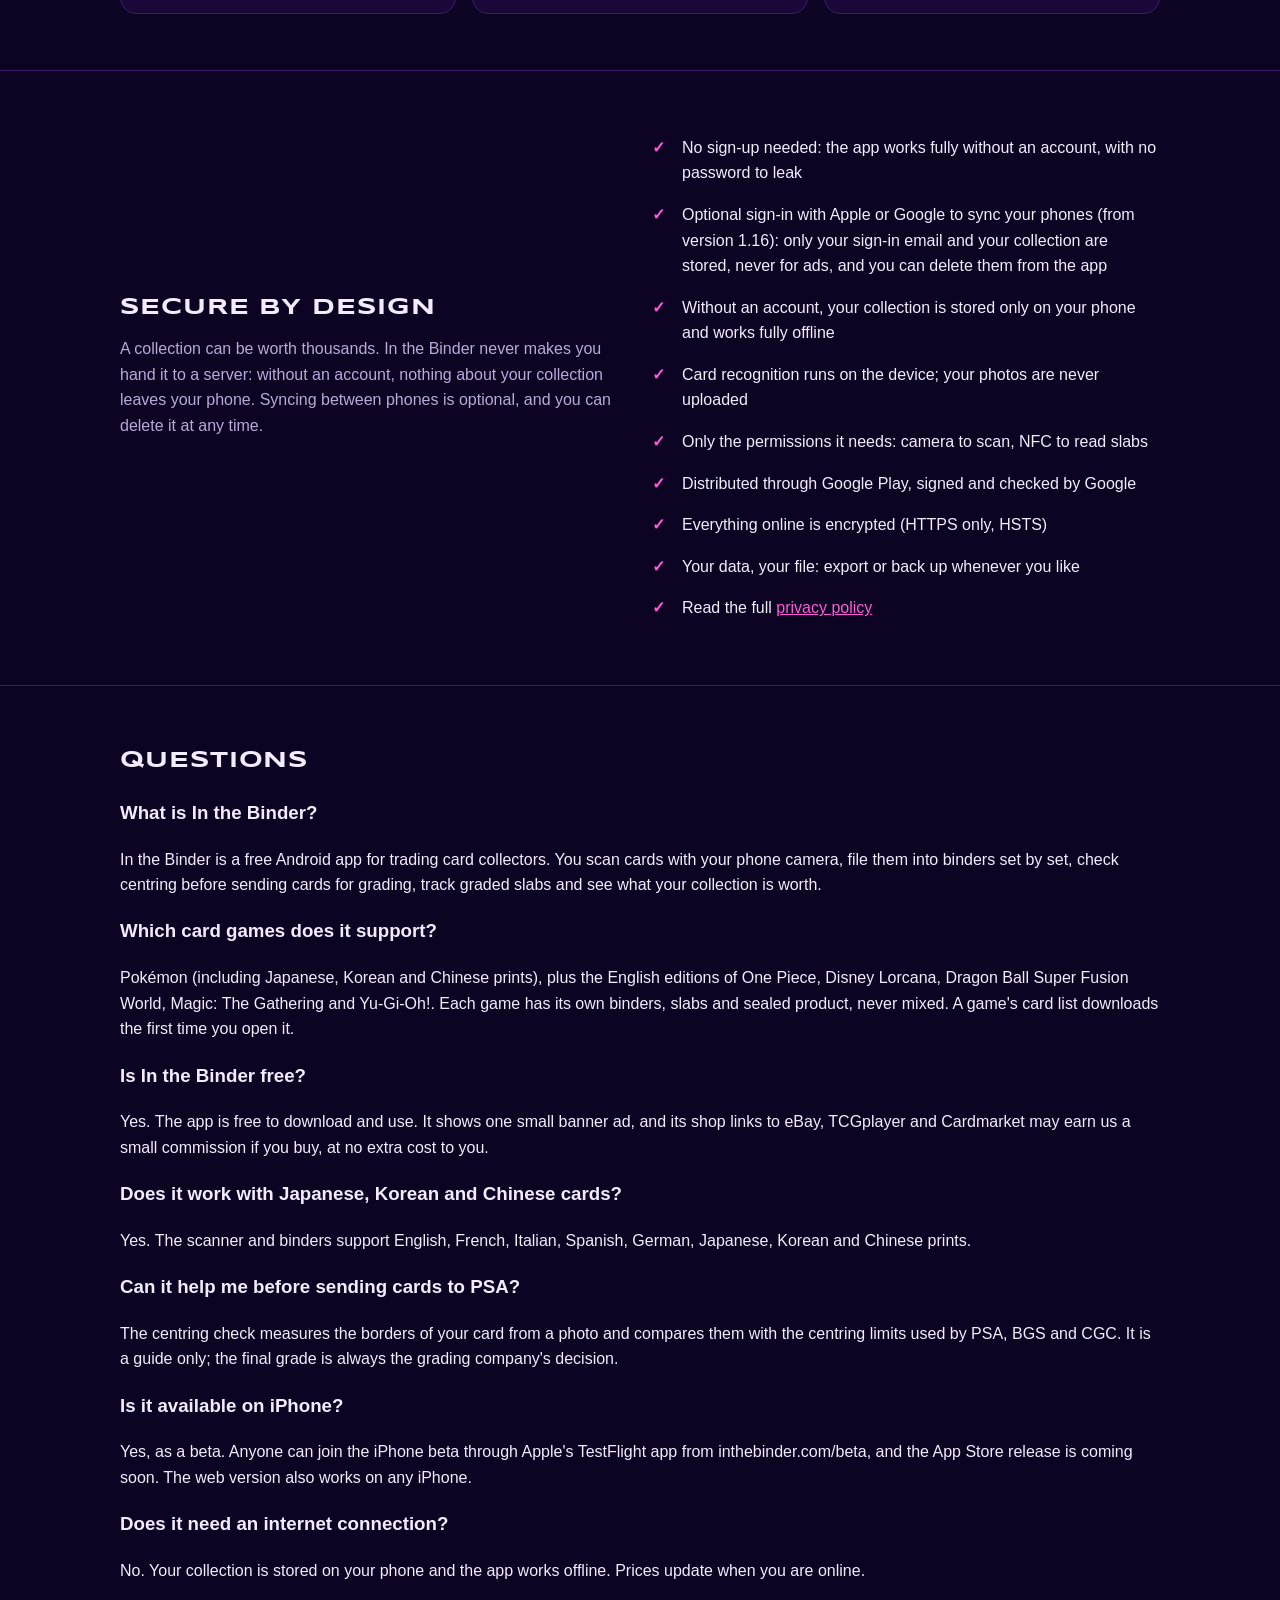
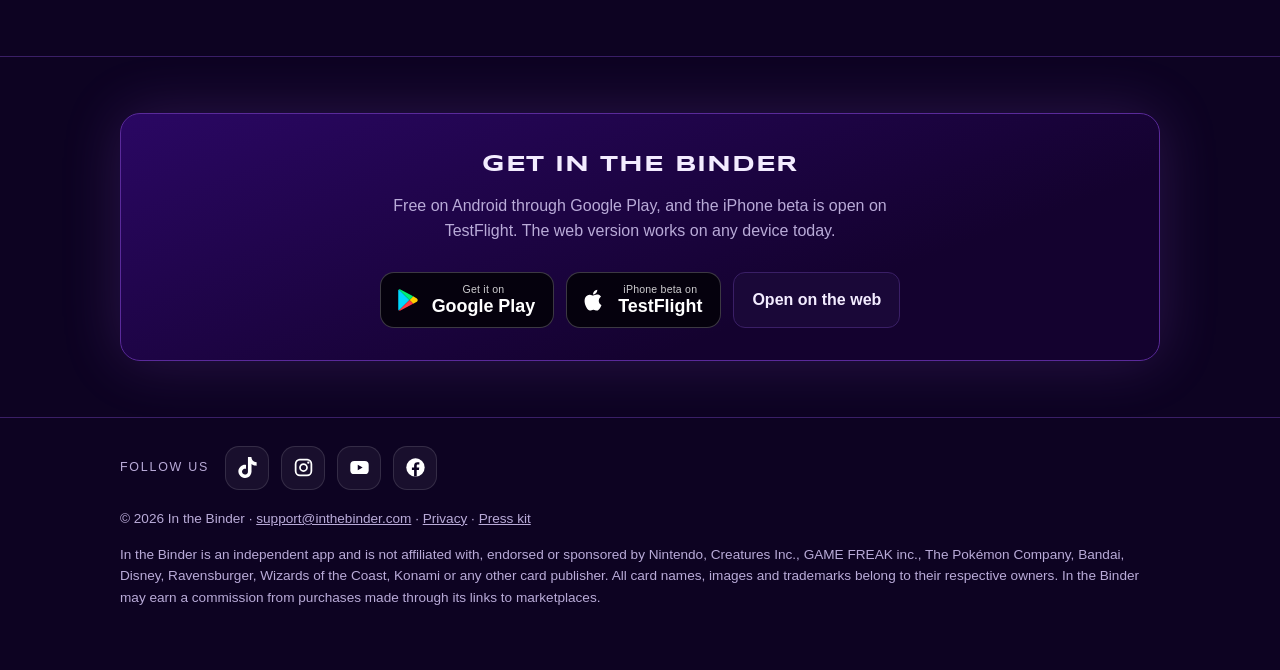
==== commit 9113e82b: "Press kit page: logo pack, 1.16 screenshots (real and demo cards), hero images, banners, ad creative" ====
--- a/index.html
+++ b/index.html
@@ -376,7 +376,7 @@
   <div class="wrap">
     <nav class="social" aria-label="Follow us"><span class="lbl">Follow us</span><a href="https://www.tiktok.com/@in.the.binder" target="_blank" rel="noopener me" aria-label="In the Binder on TikTok" title="TikTok"><svg viewBox="0 0 24 24" aria-hidden="true"><path fill="currentColor" d="M12.53.02C13.84 0 15.14.01 16.44 0c.08 1.53.63 3.09 1.75 4.17 1.12 1.11 2.7 1.62 4.24 1.79v4.03c-1.44-.05-2.89-.35-4.2-.97-.57-.26-1.1-.59-1.62-.93-.01 2.92.01 5.84-.02 8.75-.08 1.4-.54 2.79-1.35 3.94-1.31 1.92-3.58 3.17-5.91 3.21-1.43.08-2.86-.31-4.08-1.03-2.02-1.19-3.44-3.37-3.65-5.71-.02-.5-.03-1-.01-1.49.18-1.9 1.12-3.72 2.58-4.96 1.66-1.44 3.98-2.13 6.15-1.72.02 1.48-.04 2.96-.04 4.44-.99-.32-2.15-.23-3.02.37-.63.41-1.11 1.04-1.36 1.75-.21.51-.15 1.07-.14 1.61.24 1.64 1.82 3.02 3.5 2.87 1.12-.01 2.19-.66 2.77-1.61.19-.33.4-.67.41-1.06.1-1.79.06-3.57.07-5.36.01-4.03-.01-8.05.02-12.07z"/></svg></a><a href="https://www.instagram.com/in.the.binder/" target="_blank" rel="noopener me" aria-label="In the Binder on Instagram" title="Instagram"><svg viewBox="0 0 24 24" aria-hidden="true"><rect x="3" y="3" width="18" height="18" rx="5" fill="none" stroke="currentColor" stroke-width="2"/><circle cx="12" cy="12" r="4" fill="none" stroke="currentColor" stroke-width="2"/><circle cx="17.5" cy="6.5" r="1.3" fill="currentColor"/></svg></a><a href="https://www.youtube.com/@in.the.binder" target="_blank" rel="noopener me" aria-label="In the Binder on YouTube" title="YouTube"><svg viewBox="0 0 24 24" aria-hidden="true"><rect x="1.5" y="4.5" width="21" height="15" rx="4.5" fill="currentColor"/><path d="M10 8.8v6.4l5.6-3.2z" fill="#0D0322"/></svg></a><a href="https://www.facebook.com/profile.php?id=61596048744806" target="_blank" rel="noopener me" aria-label="In the Binder on Facebook" title="Facebook"><svg viewBox="0 0 24 24" aria-hidden="true"><circle cx="12" cy="12" r="10.5" fill="currentColor"/><path d="M13.4 22.4v-7.6h2.5l.4-2.9h-2.9V10c0-.84.24-1.4 1.44-1.4h1.54V6.02c-.27-.04-1.18-.12-2.24-.12-2.22 0-3.74 1.36-3.74 3.84v2.16H7.9v2.9h2.5v7.6z" fill="#0D0322"/></svg></a></nav>
     <div class="row">
-      <span>© 2026 In the Binder · <a href="mailto:support@inthebinder.com">support@inthebinder.com</a> · <a href="/privacy.html">Privacy</a></span>
+      <span>© 2026 In the Binder · <a href="mailto:support@inthebinder.com">support@inthebinder.com</a> · <a href="/privacy.html">Privacy</a> · <a href="/press/">Press kit</a></span>
     </div>
     <p style="margin-top:14px">In the Binder is an independent app and is not affiliated with, endorsed or sponsored by Nintendo, Creatures Inc., GAME FREAK inc., The Pokémon Company, Bandai, Disney, Ravensburger, Wizards of the Coast, Konami or any other card publisher. All card names, images and trademarks belong to their respective owners. In the Binder may earn a commission from purchases made through its links to marketplaces.</p>
   </div>
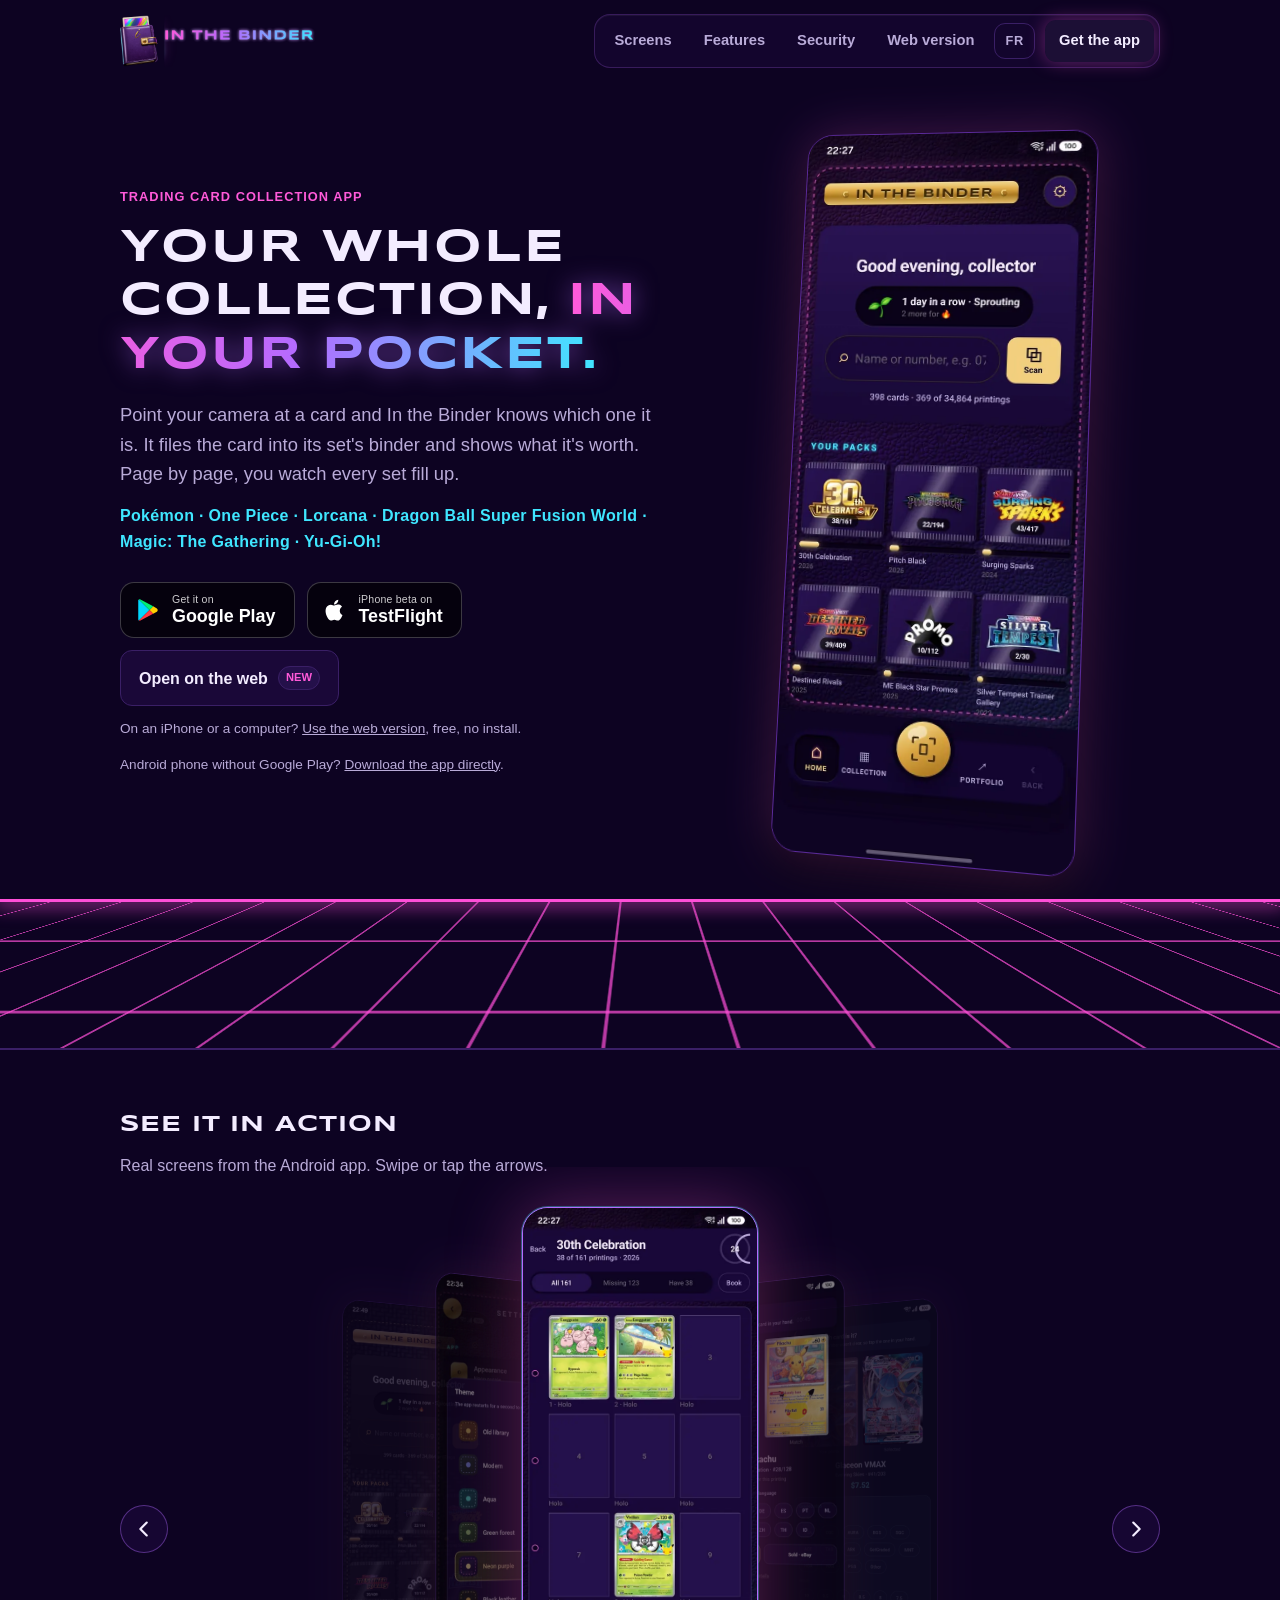
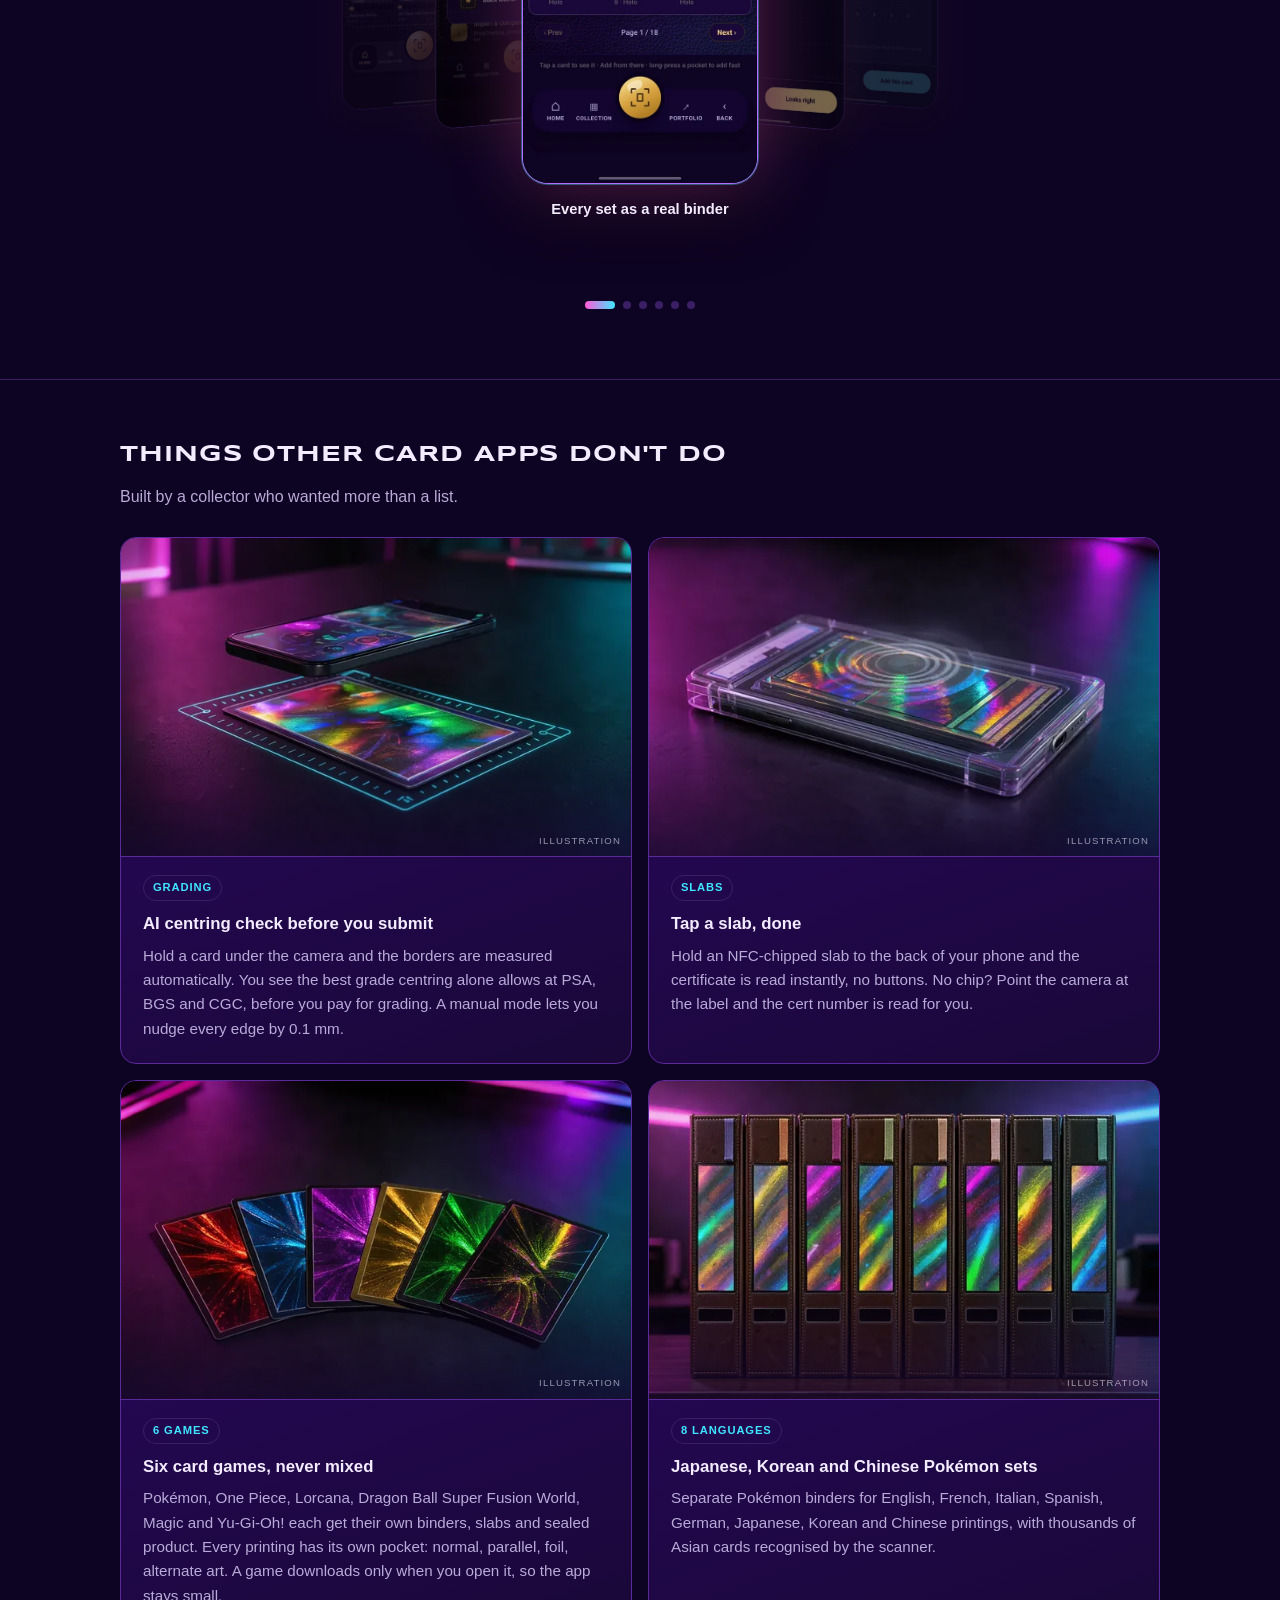
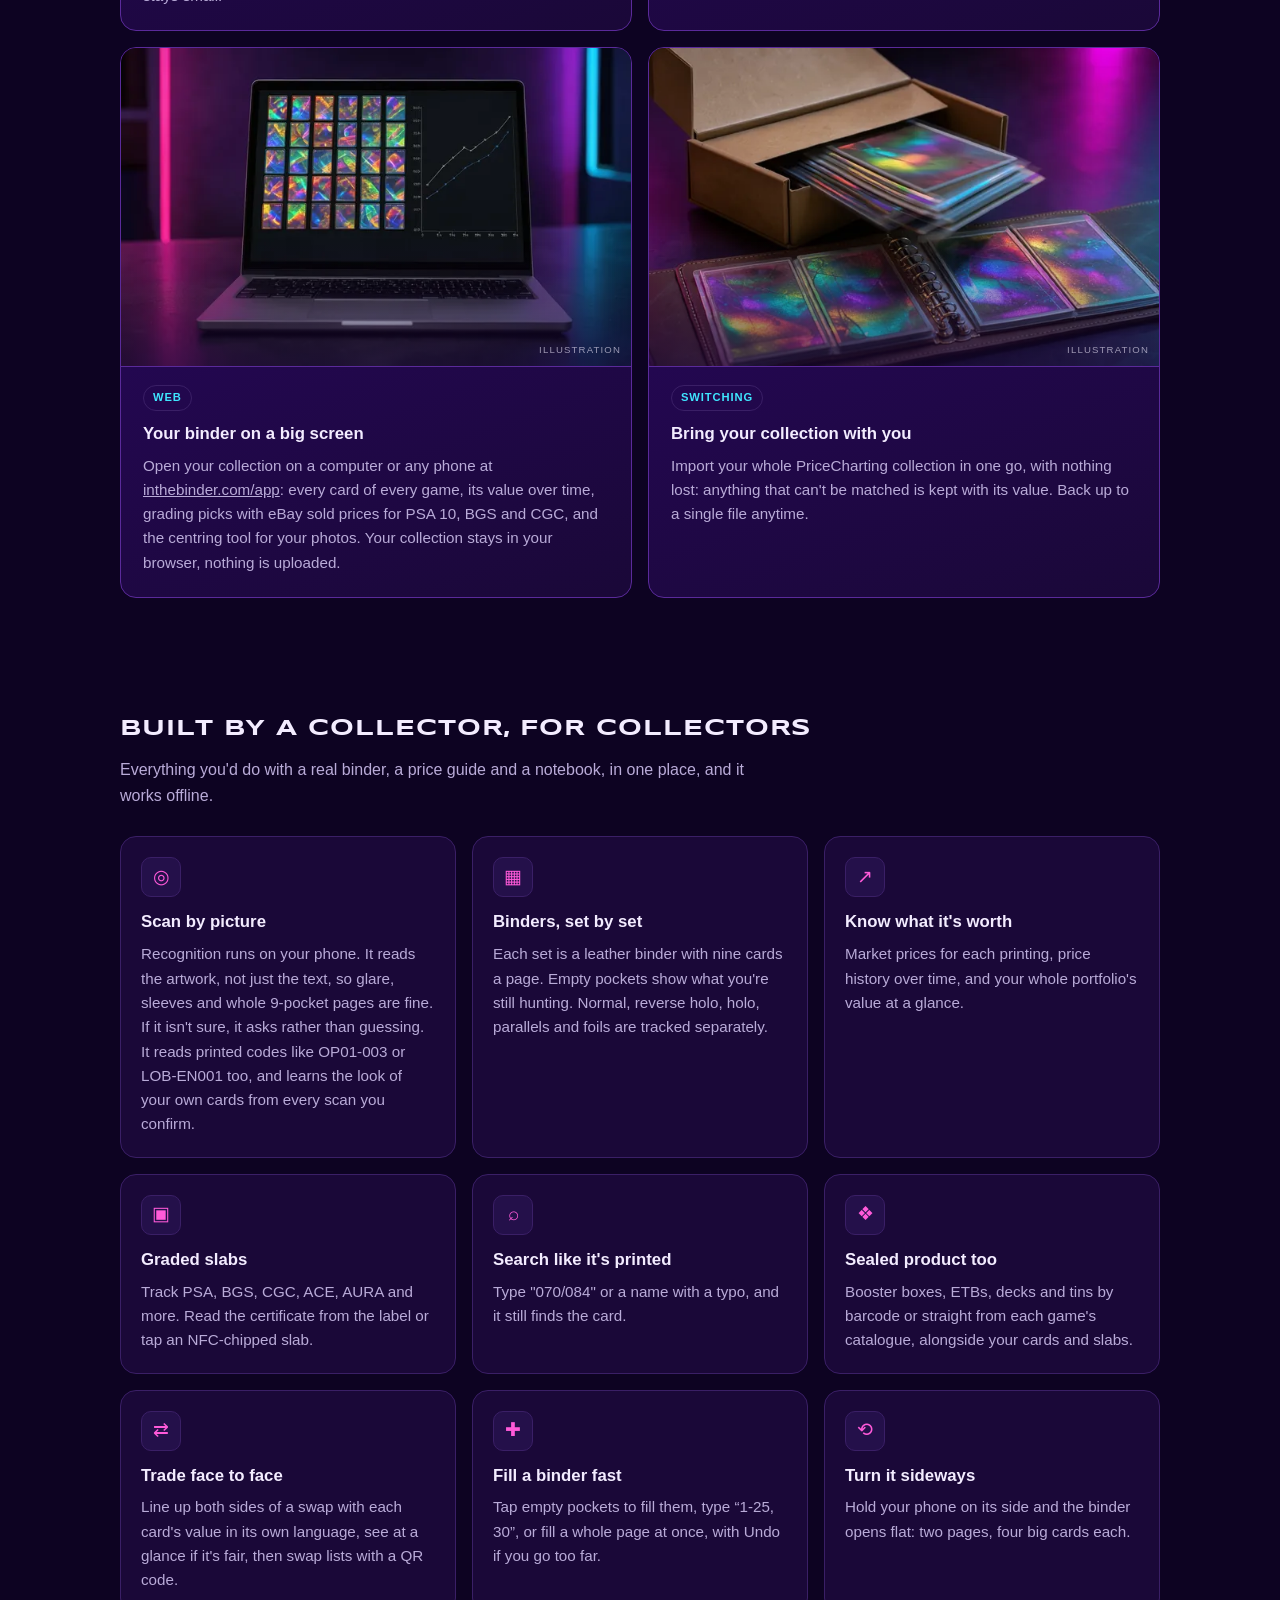
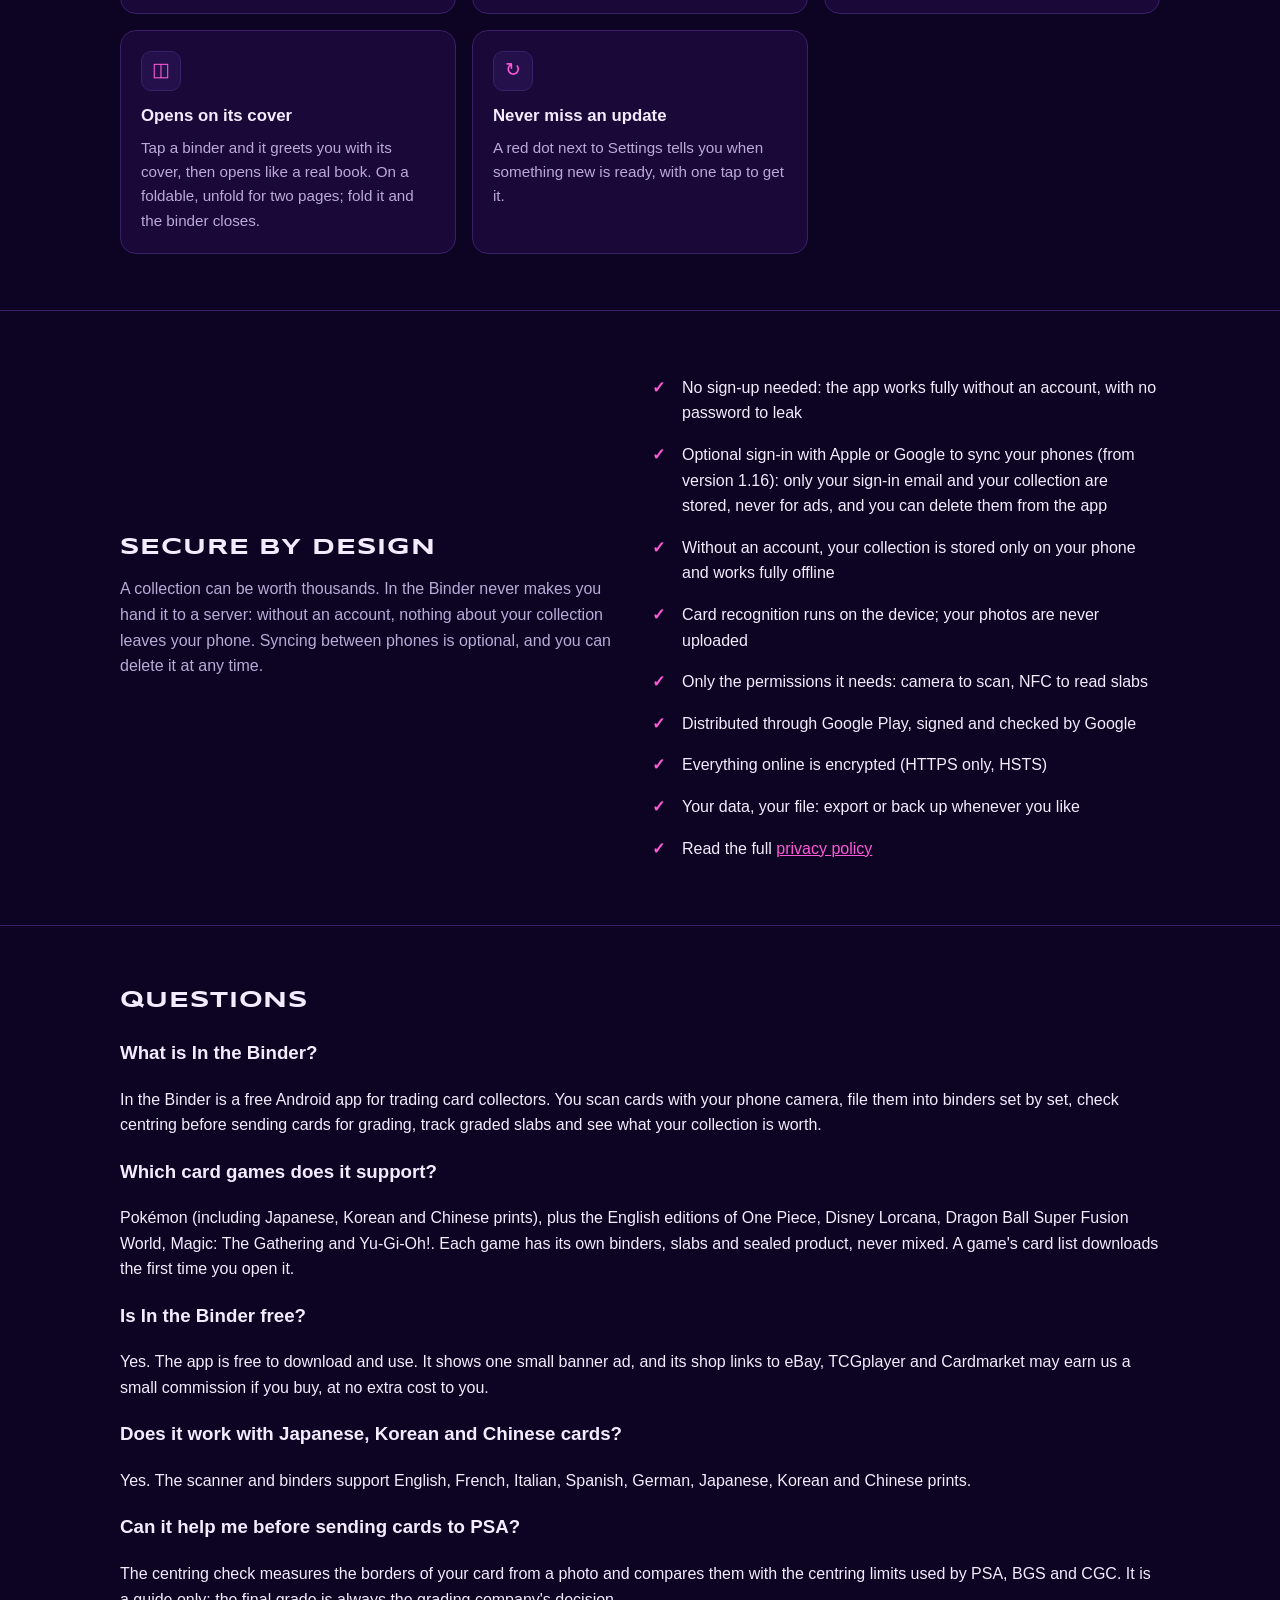
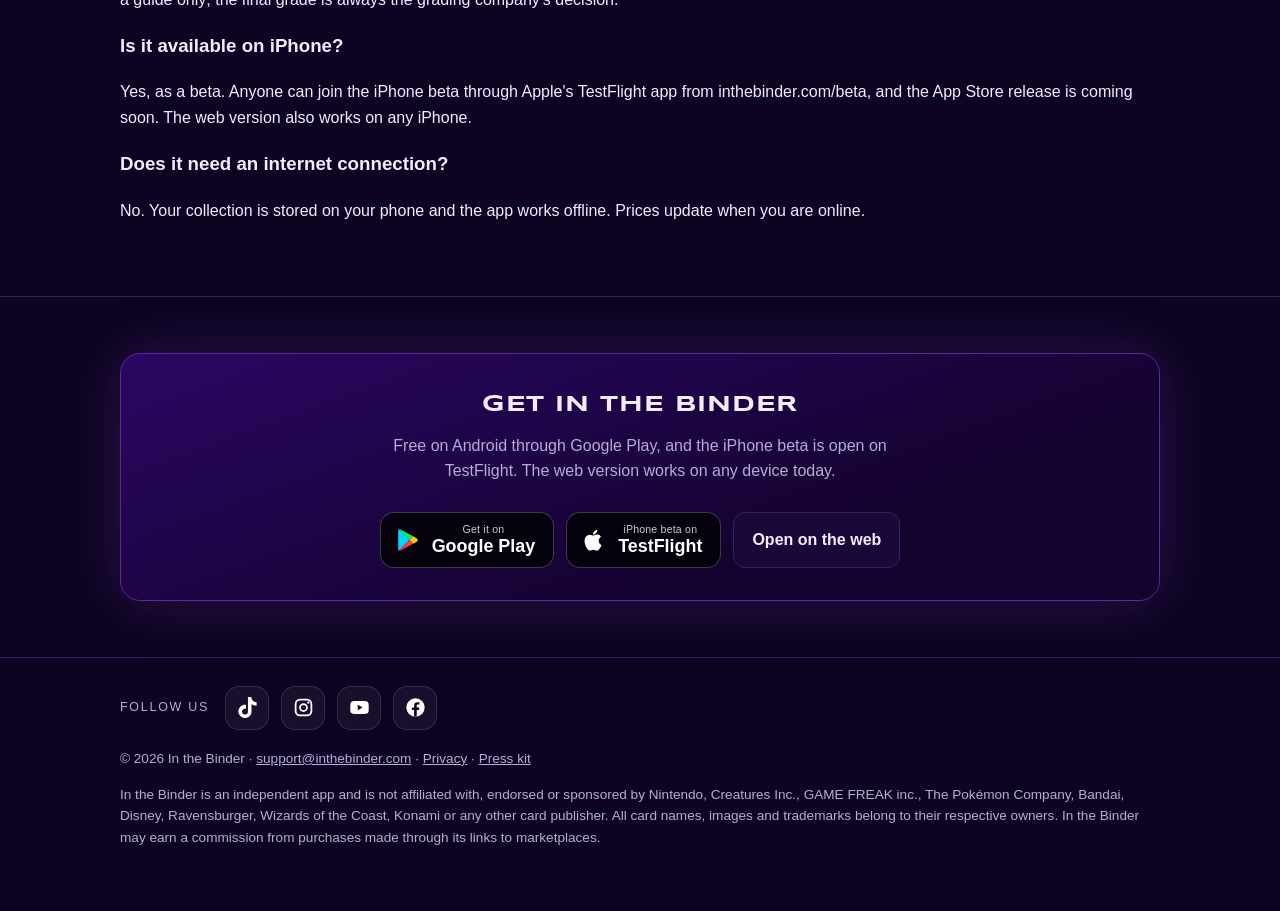
==== commit f04d1b5f: "Home EN/FR: two new feature tiles - binders open on their cover (and close when a Fold is folded), a" ====
--- a/index.html
+++ b/index.html
@@ -307,6 +307,8 @@
       <div class="feat"><div class="ico">⇄</div><h3>Trade face to face</h3><p>Line up both sides of a swap with each card's value in its own language, see at a glance if it's fair, then swap lists with a QR code.</p></div>
       <div class="feat"><div class="ico">✚</div><h3>Fill a binder fast</h3><p>Tap empty pockets to fill them, type “1-25, 30”, or fill a whole page at once, with Undo if you go too far.</p></div>
       <div class="feat"><div class="ico">⟲</div><h3>Turn it sideways</h3><p>Hold your phone on its side and the binder opens flat: two pages, four big cards each.</p></div>
+      <div class="feat"><div class="ico">◫</div><h3>Opens on its cover</h3><p>Tap a binder and it greets you with its cover, then opens like a real book. On a foldable, unfold for two pages; fold it and the binder closes.</p></div>
+      <div class="feat"><div class="ico">↻</div><h3>Never miss an update</h3><p>A red dot next to Settings tells you when something new is ready, with one tap to get it.</p></div>
     </div>
   </div>
 </section>
